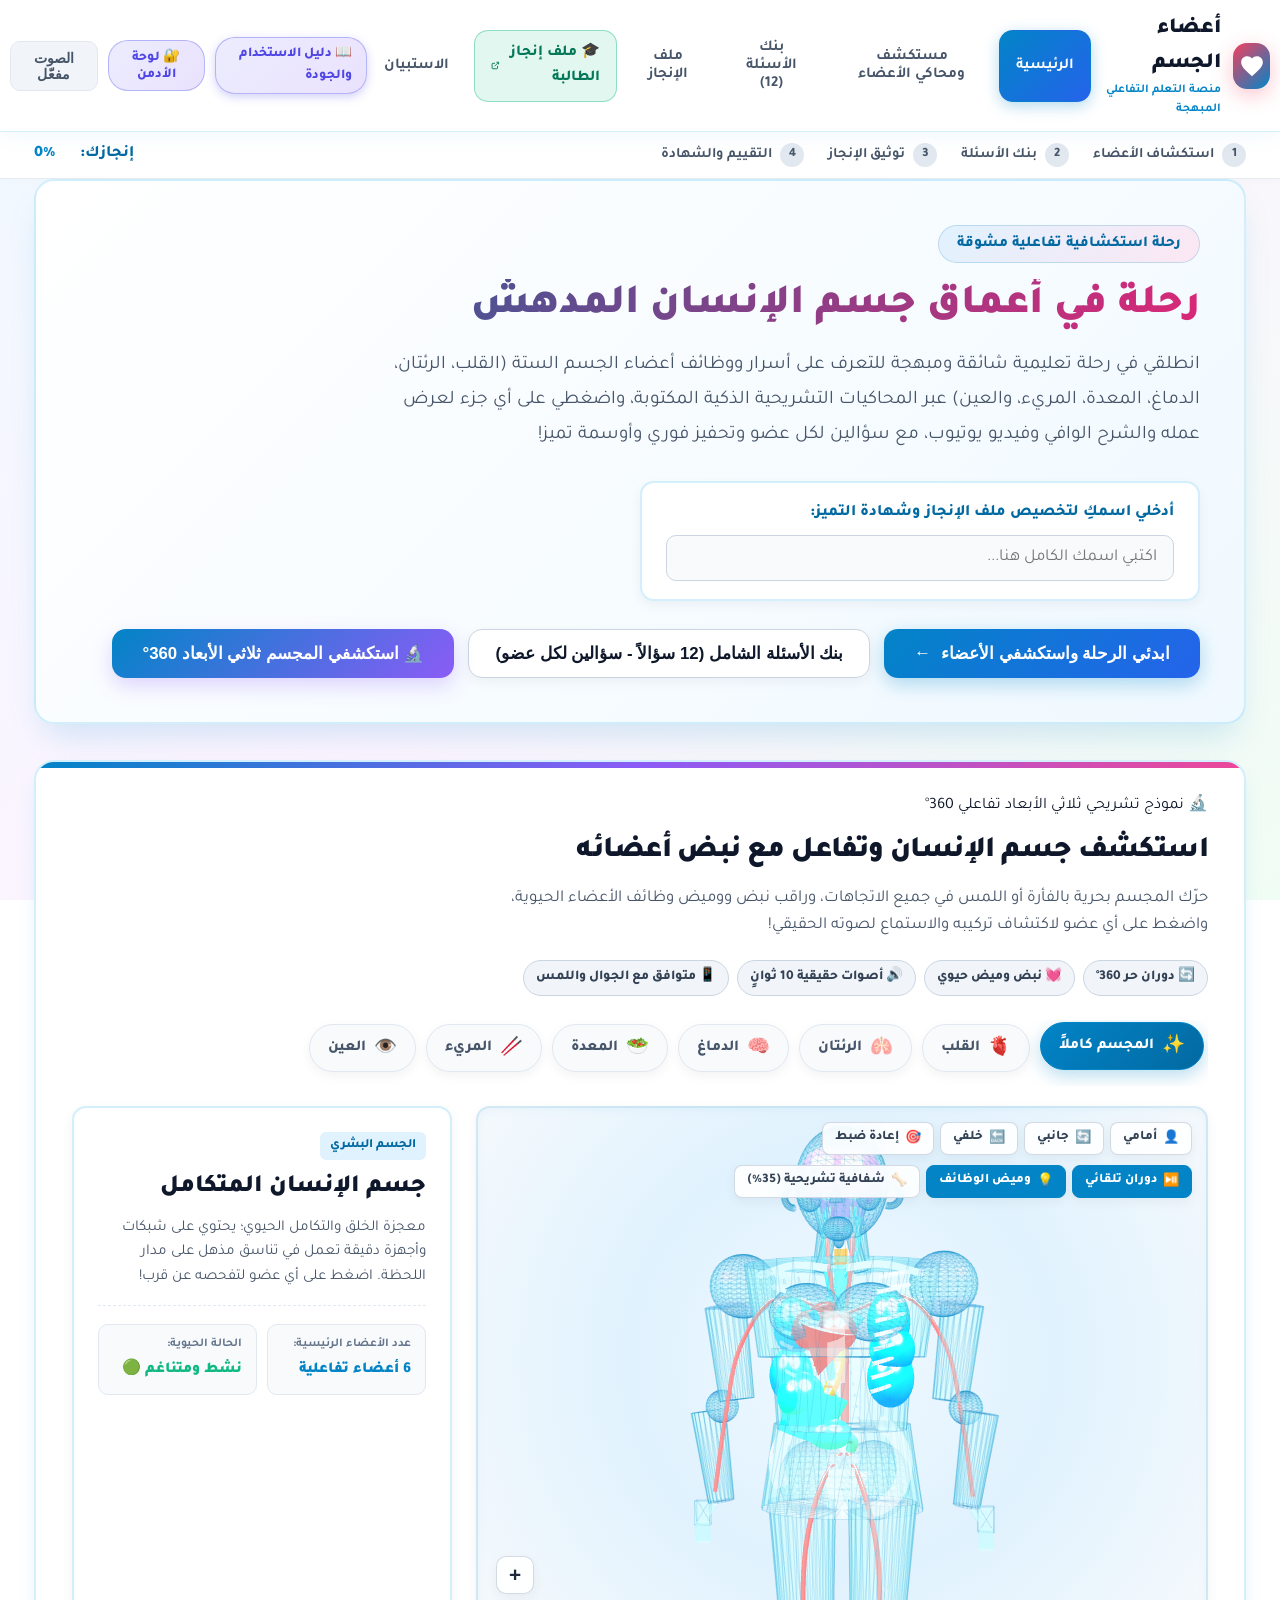
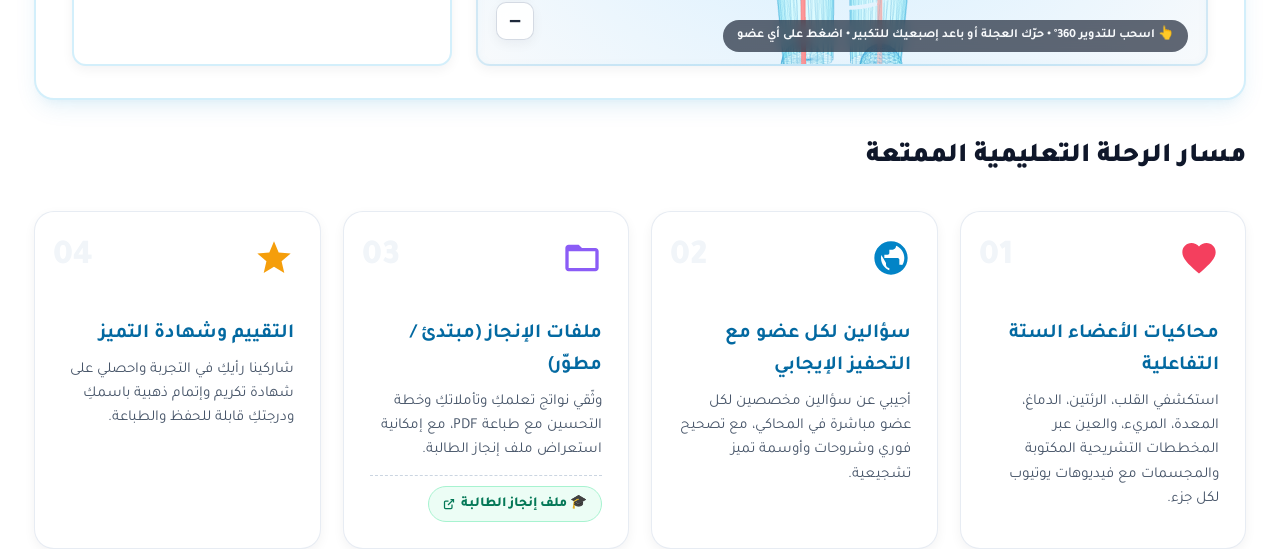
==== index.html @ e6fd7735 "حل مشكلة Error 153 وتشغيل الفيديوهات داخل الموقع بتضمين 34 فيديو موثوق وسياسة strict-origin" ====
<!DOCTYPE html>
<html lang="ar" dir="rtl">
<head>
  <meta charset="UTF-8">
  <meta name="referrer" content="strict-origin-when-cross-origin">
  <meta name="viewport" content="width=device-width, initial-scale=1.0, maximum-scale=5.0, viewport-fit=cover">
  <meta name="theme-color" content="#0284c7">
  <meta name="mobile-web-app-capable" content="yes">
  <meta name="apple-mobile-web-app-capable" content="yes">
  <meta name="apple-mobile-web-app-status-bar-style" content="default">
  <meta name="description" content="أعضاء الجسم - منصة تعليمية تفاعلية مبهجة للجوال والكمبيوتر">
  <title>أعضاء الجسم | منصة تعليمية تفاعلية</title>
  <!-- Google Fonts: Tajawal & Cairo -->
  <link rel="preconnect" href="https://fonts.googleapis.com">
  <link rel="preconnect" href="https://fonts.gstatic.com" crossorigin>
  <link href="https://fonts.googleapis.com/css2?family=Cairo:wght@600;700;800;900&family=Tajawal:wght@400;500;700;800;900&display=swap" rel="stylesheet">
    <meta http-equiv="Cache-Control" content="no-cache, no-store, must-revalidate">
  <meta http-equiv="Pragma" content="no-cache">
  <meta http-equiv="Expires" content="0">
  <link rel="stylesheet" href="style.css?v=20261105_v11">
</head>
<body dir="rtl">

  <!-- Site Header (Strict RTL) -->
  <header class="site-header">
    <div class="container nav-container">
      <a href="#" class="brand-logo" onclick="switchTab('home'); return false;">
        <div class="brand-icon">
          <svg width="26" height="26" viewBox="0 0 24 24" fill="#ffffff"><path d="M12 21.35l-1.45-1.32C5.4 15.36 2 12.28 2 8.5 2 5.42 4.42 3 7.5 3c1.74 0 3.41.81 4.5 2.09C13.09 3.81 14.76 3 16.5 3 19.58 3 22 5.42 22 8.5c0 3.78-3.4 6.86-8.55 11.54L12 21.35z"/></svg>
        </div>
        <div>
          <span>أعضاء الجسم</span>
          <span style="font-size:0.75rem;display:block;color:var(--primary);font-weight:700;">منصة التعلم التفاعلي المبهجة</span>
        </div>
      </a>

      <nav class="main-nav">
        <button class="nav-btn active" data-tab="home"><span>الرئيسية</span></button>
        <button class="nav-btn" data-tab="organs"><span>مستكشف ومحاكي الأعضاء</span></button>
        <button class="nav-btn" data-tab="quiz"><span>بنك الأسئلة (12)</span></button>
        <button class="nav-btn" data-tab="portfolio"><span>ملف الإنجاز</span></button>
        <a href="https://sites.google.com/view/wesaif-990?usp=sharing" target="_blank" rel="noopener noreferrer" class="nav-btn student-nav-btn" style="text-decoration:none;color:#047857;background:rgba(16, 185, 129, 0.12);border:1.5px solid rgba(16, 185, 129, 0.4);font-weight:800;display:inline-flex;align-items:center;gap:6px;transition:all 0.2s;" title="ملف إنجاز الطالبة">
          <span>🎓 ملف إنجاز الطالبة</span>
          <svg width="13" height="13" viewBox="0 0 24 24" fill="none" stroke="currentColor" stroke-width="2.5"><path d="M18 13v6a2 2 0 0 1-2 2H5a2 2 0 0 1-2-2V8a2 2 0 0 1 2-2h6"></path><polyline points="15 3 21 3 21 9"></polyline><line x1="10" y1="14" x2="21" y2="3"></line></svg>
        </a>
        <button class="nav-btn" data-tab="survey"><span>الاستبيان</span></button>
      </nav>

      <div class="header-controls">
        <a href="guide.html" target="_blank" class="admin-nav-btn" style="text-decoration:none;background:linear-gradient(135deg, #0ea5e9, #4f46e5);color:white;box-shadow:0 3px 10px rgba(79,70,229,0.25);display:inline-flex;align-items:center;gap:6px;" title="دليل الاستخدام الشامل ومصفوفة جودة المخرجات">
          <span>📖 دليل الاستخدام والجودة</span>
        </a>
        <button id="open-admin-btn" class="admin-nav-btn" onclick="openAdminModal()" title="لوحة تحكم المعلم / الأدمن">
          <span>🔐 لوحة الأدمن</span>
        </button>
        <button id="sound-toggle-btn" class="sound-toggle-btn" title="تشغيل / كتم الصوت">
          <span>الصوت مفعّل</span>
        </button>
      </div>
    </div>
  </header>

  <!-- Journey Tracker Bar (Strict RTL) -->
  <div class="journey-tracker">
    <div class="container tracker-content">
      <div class="tracker-steps">
        <div class="step-indicator" id="step-indicator-organs">
          <span class="step-badge">1</span>
          <span>استكشاف الأعضاء</span>
        </div>
        <div class="step-indicator" id="step-indicator-quiz">
          <span class="step-badge">2</span>
          <span>بنك الأسئلة</span>
        </div>
        <div class="step-indicator" id="step-indicator-portfolio">
          <span class="step-badge">3</span>
          <span>توثيق الإنجاز</span>
        </div>
        <div class="step-indicator" id="step-indicator-survey">
          <span class="step-badge">4</span>
          <span>التقييم والشهادة</span>
        </div>
      </div>

      <div style="display:flex;align-items:center;gap:12px;">
        <span style="font-weight:800;color:var(--primary-dark);">إنجازك:</span>
        <div class="progress-bar-container">
          <div class="progress-bar-fill" id="journey-progress-bar"></div>
        </div>
        <span id="journey-progress-percent" style="font-weight:900;color:var(--primary);">10%</span>
      </div>
    </div>
  </div>

  <!-- Main Content Container (Strict RTL) -->
  <main class="container">

    <!-- 1. Home Tab -->
    <section id="tab-home" class="app-tab-content active">
      <div class="hero-card">
        <span class="hero-tag">رحلة استكشافية تفاعلية مشوقة</span>
        <h1 class="hero-title">رحلة في أعماق جسم الإنسان المدهش</h1>
        <p class="hero-description">
          انطلقي في رحلة تعليمية شائقة ومبهجة للتعرف على أسرار ووظائف أعضاء الجسم الستة (القلب، الرئتان، الدماغ، المعدة، المريء، والعين) عبر المحاكيات التشريحية الذكية المكتوبة، واضغطي على أي جزء لعرض عمله والشرح الوافي وفيديو يوتيوب، مع سؤالين لكل عضو وتحفيز فوري وأوسمة تميز!
        </p>

        <!-- Global Student Identity -->
        <div style="background:#ffffff;border:2px solid var(--border);border-radius:var(--radius-md);padding:18px 24px;margin-bottom:28px;max-width:560px;box-shadow:var(--shadow-sm);">
          <label for="global-student-name" style="display:block;font-weight:800;margin-bottom:8px;color:var(--primary-dark);">
            أدخلي اسمكِ لتخصيص ملف الإنجاز وشهادة التميز:
          </label>
          <input type="text" id="global-student-name" placeholder="اكتبي اسمك الكامل هنا..." style="width:100%;padding:12px 16px;background:#f8fafc;border:1.5px solid #cbd5e1;border-radius:10px;color:#0f172a;font-family:inherit;font-size:1.05rem;outline:none;">
        </div>

        <div class="hero-actions" style="display:flex;gap:14px;flex-wrap:wrap;">
          <button class="btn-primary" onclick="switchTab('organs')">
            <span>ابدئي الرحلة واستكشفي الأعضاء</span> <span>←</span>
          </button>
          <button class="btn-secondary" onclick="switchTab('quiz')">
            <span>بنك الأسئلة الشامل (12 سؤالاً - سؤالين لكل عضو)</span>
          </button>
          <button class="btn-primary" onclick="document.getElementById('body-3d-section').scrollIntoView({behavior: 'smooth'})" style="background:linear-gradient(135deg, #0284c7, #8b5cf6);box-shadow:0 8px 20px rgba(139, 92, 246, 0.25);">
            <span>🔬 استكشفي المجسم ثلاثي الأبعاد 360°</span>
          </button>
        </div>
      </div>

      <!-- 3D Anatomical Human Body Explorer Section -->
      <section class="body-3d-showcase-section" id="body-3d-section">
        <div class="body-3d-header">
          <div class="body-3d-header-text">
            <div class="section-badge">
              <span>🔬</span> <span>نموذج تشريحي ثلاثي الأبعاد تفاعلي 360°</span>
            </div>
            <h2 class="body-3d-title">استكشف جسم الإنسان وتفاعل مع نبض أعضائه</h2>
            <p class="body-3d-subtitle">
              حرّك المجسم بحرية بالفأرة أو اللمس في جميع الاتجاهات، وراقب نبض ووميض وظائف الأعضاء الحيوية، واضغط على أي عضو لاكتشاف تركيبه والاستماع لصوته الحقيقي!
            </p>
          </div>
          <div class="body-3d-quick-badges">
            <span class="badge-pill">🔄 دوران حر 360°</span>
            <span class="badge-pill">💓 نبض وميض حيوي</span>
            <span class="badge-pill">🔊 أصوات حقيقية 10 ثوانٍ</span>
            <span class="badge-pill">📱 متوافق مع الجوال واللمس</span>
          </div>
        </div>

        <!-- Organ Quick Selection Tabs -->
        <div class="body-3d-organs-bar" id="body-3d-organ-pills">
          <button class="organ-3d-pill active" data-organ="all">
            <span class="pill-icon">✨</span> <span>المجسم كاملاً</span>
          </button>
          <button class="organ-3d-pill" data-organ="heart">
            <span class="pill-icon">🫀</span> <span>القلب</span>
          </button>
          <button class="organ-3d-pill" data-organ="lungs">
            <span class="pill-icon">🫁</span> <span>الرئتان</span>
          </button>
          <button class="organ-3d-pill" data-organ="brain">
            <span class="pill-icon">🧠</span> <span>الدماغ</span>
          </button>
          <button class="organ-3d-pill" data-organ="stomach">
            <span class="pill-icon">🥗</span> <span>المعدة</span>
          </button>
          <button class="organ-3d-pill" data-organ="esophagus">
            <span class="pill-icon">🥢</span> <span>المريء</span>
          </button>
          <button class="organ-3d-pill" data-organ="eye">
            <span class="pill-icon">👁️</span> <span>العين</span>
          </button>
        </div>

        <!-- 3D Viewport & Interactive Stage Layout -->
        <div class="body-3d-workspace">
          <!-- 3D Canvas Stage -->
          <div class="body-3d-stage-container" id="body-3d-canvas-wrapper">
            <div id="body-3d-webgl-container"></div>
            
            <!-- Floating Hover Tooltip -->
            <div id="body-3d-tooltip" class="body-3d-tooltip" style="display:none;">
              <span class="tooltip-icon" id="b3d-tooltip-icon">🫀</span>
              <div>
                <strong id="b3d-tooltip-name">القلب</strong>
                <small id="b3d-tooltip-desc">انقر لاستكشاف الوظيفة والاستماع للصوت</small>
              </div>
            </div>

            <!-- Stage Overlay Controls -->
            <div class="body-3d-stage-controls">
              <!-- Camera Presets -->
              <div class="stage-control-group">
                <button class="stage-btn" id="b3d-btn-front" title="منظور أمامي">
                  <span>👤</span> <span>أمامي</span>
                </button>
                <button class="stage-btn" id="b3d-btn-side" title="منظور جانبي">
                  <span>🔄</span> <span>جانبي</span>
                </button>
                <button class="stage-btn" id="b3d-btn-back" title="منظور خلفي">
                  <span>🔙</span> <span>خلفي</span>
                </button>
                <button class="stage-btn" id="b3d-btn-reset" title="إعادة ضبط المشهد">
                  <span>🎯</span> <span>إعادة ضبط</span>
                </button>
              </div>

              <!-- Toggles -->
              <div class="stage-control-group">
                <button class="stage-btn active" id="b3d-btn-autorotate" title="تشغيل / إيقاف الدوران التلقائي">
                  <span>⏯️</span> <span>دوران تلقائي</span>
                </button>
                <button class="stage-btn active" id="b3d-btn-pulse" title="وميض ونبض الوظائف الحيوية">
                  <span>💡</span> <span>وميض الوظائف</span>
                </button>
                <button class="stage-btn" id="b3d-btn-opacity" title="تغيير شفافية هيكل الجسم">
                  <span>🦴</span> <span id="b3d-opacity-label">شفافية تشريحية (35%)</span>
                </button>
              </div>
            </div>

            <!-- Zoom In / Zoom Out floating buttons -->
            <div class="body-3d-zoom-controls">
              <button class="zoom-btn" id="b3d-zoom-in" title="تكبير">+</button>
              <button class="zoom-btn" id="b3d-zoom-out" title="تصغير">−</button>
            </div>

            <!-- Touch / Mouse Help Hint -->
            <div class="body-3d-hint">
              <span>👆 اسحب للتدوير 360° • حرّك العجلة أو باعد إصبعيك للتكبير • اضغط على أي عضو</span>
            </div>
          </div>

          <!-- Side Interactive Organ Details Panel -->
          <div class="body-3d-info-panel" id="body-3d-info-panel">
            <div class="info-panel-inner" id="body-3d-info-content">
              <div class="organ-hero-banner" id="b3d-organ-banner">
                <span class="organ-system-tag" id="b3d-panel-tag">الجسم البشري</span>
                <h3 class="organ-hero-name" id="b3d-panel-name">جسم الإنسان المتكامل</h3>
                <p class="organ-hero-desc" id="b3d-panel-desc">
                  معجزة الخلق والتكامل الحيوي؛ يحتوي على شبكات وأجهزة دقيقة تعمل في تناسق مذهل على مدار اللحظة. اضغط على أي عضو لتفحصه عن قرب!
                </p>
              </div>

              <div class="organ-vital-metrics" id="b3d-panel-metrics">
                <div class="vital-card">
                  <span class="vital-label">عدد الأعضاء الرئيسية:</span>
                  <strong class="vital-value" style="color:var(--primary);">6 أعضاء تفاعلية</strong>
                </div>
                <div class="vital-card">
                  <span class="vital-label">الحالة الحيوية:</span>
                  <strong class="vital-value" style="color:#10b981;">نشط ومتناغم 🟢</strong>
                </div>
              </div>

              <!-- Interactive Actions for selected organ -->
              <div class="panel-action-buttons" id="b3d-panel-actions">
                <button class="btn-secondary b3d-sound-btn" id="b3d-play-audio-btn" style="display:none;">
                  <span>🔊</span> <span id="b3d-audio-label">استمع لصوت العضو (10 ثوانٍ)</span>
                </button>
                <button class="btn-primary b3d-explore-btn" id="b3d-deep-explore-btn" style="display:none;">
                  <span>🚀</span> <span>انتقل لدراسة العضو في المستكشف التفصيلي</span>
                </button>
              </div>

              <!-- Organ Quick Fact -->
              <div class="funfact-callout" id="b3d-funfact-box" style="display:none;">
                <div class="funfact-header">
                  <span>💡</span> <strong>معلومة ذهبية مدهشة:</strong>
                </div>
                <p id="b3d-funfact-text"></p>
              </div>
            </div>
          </div>
        </div>
      </section>

      <!-- Roadmap Grid -->
      <h2 style="font-size:1.7rem;font-weight:900;margin-bottom:18px;color:var(--text-main);">مسار الرحلة التعليمية الممتعة</h2>
      <div class="roadmap-grid">
        <div class="roadmap-card" data-target="organs">
          <span class="roadmap-number">01</span>
          <div class="roadmap-icon" style="color:#f43f5e;">
            <svg width="40" height="40" viewBox="0 0 24 24" fill="currentColor"><path d="M12 21.35l-1.45-1.32C5.4 15.36 2 12.28 2 8.5 2 5.42 4.42 3 7.5 3c1.74 0 3.41.81 4.5 2.09C13.09 3.81 14.76 3 16.5 3 19.58 3 22 5.42 22 8.5c0 3.78-3.4 6.86-8.55 11.54L12 21.35z"/></svg>
          </div>
          <h3>محاكيات الأعضاء الستة التفاعلية</h3>
          <p>استكشفي القلب، الرئتين، الدماغ، المعدة، المريء، والعين عبر المخططات التشريحية المكتوبة والمجسمات مع فيديوهات يوتيوب لكل جزء.</p>
        </div>

        <div class="roadmap-card" data-target="organs">
          <span class="roadmap-number">02</span>
          <div class="roadmap-icon" style="color:#0284c7;">
            <svg width="40" height="40" viewBox="0 0 24 24" fill="currentColor"><path d="M12 2C6.48 2 2 6.48 2 12s4.48 10 10 10 10-4.48 10-10S17.52 2 12 2zm1 17.93c-3.95-.49-7-3.85-7-7.93 0-.62.08-1.21.21-1.79L9 15v1c0 1.1.9 2 2 2v1.93zm6.9-2.54c-.26-.81-1-1.39-1.9-1.39h-1v-3c0-.55-.45-1-1-1H8v-2h2c.55 0 1-.45 1-1V7h2c1.1 0 2-.9 2-2v-.41c2.93 1.19 5 4.06 5 7.41 0 2.08-.8 3.97-2.1 5.39z"/></svg>
          </div>
          <h3>سؤالين لكل عضو مع التحفيز الإيجابي</h3>
          <p>أجيبي عن سؤالين مخصصين لكل عضو مباشرة في المحاكي، مع تصحيح فوري وشروحات وأوسمة تميز تشجيعية.</p>
        </div>

        <div class="roadmap-card" data-target="portfolio">
          <span class="roadmap-number">03</span>
          <div class="roadmap-icon" style="color:#8b5cf6;">
            <svg width="40" height="40" viewBox="0 0 24 24" fill="currentColor"><path d="M20 6h-8l-2-2H4c-1.1 0-1.99.9-1.99 2L2 18c0 1.1.9 2 2 2h16c1.1 0 2-.9 2-2V8c0-1.1-.9-2-2-2zm0 12H4V8h16v10z"/></svg>
          </div>
          <h3>ملفات الإنجاز (مبتدئ / مطوّر)</h3>
          <p>وثّقي نواتج تعلمكِ وتأملاتكِ وخطة التحسين مع طباعة PDF، مع إمكانية استعراض ملف إنجاز الطالبة.</p>
          <div style="margin-top:12px;padding-top:10px;border-top:1px dashed #cbd5e1;">
            <a href="https://sites.google.com/view/wesaif-990?usp=sharing" target="_blank" rel="noopener noreferrer" style="text-decoration:none;display:inline-flex;align-items:center;gap:6px;font-size:0.86rem;font-weight:800;color:#047857;background:#ecfdf5;padding:6px 14px;border-radius:20px;border:1px solid #a7f3d0;" onclick="event.stopPropagation();">
              <span>🎓 ملف إنجاز الطالبة</span>
              <svg width="12" height="12" viewBox="0 0 24 24" fill="none" stroke="currentColor" stroke-width="2.5"><path d="M18 13v6a2 2 0 0 1-2 2H5a2 2 0 0 1-2-2V8a2 2 0 0 1 2-2h6"></path><polyline points="15 3 21 3 21 9"></polyline><line x1="10" y1="14" x2="21" y2="3"></line></svg>
            </a>
          </div>
        </div>

        <div class="roadmap-card" data-target="survey">
          <span class="roadmap-number">04</span>
          <div class="roadmap-icon" style="color:#f59e0b;">
            <svg width="40" height="40" viewBox="0 0 24 24" fill="currentColor"><path d="M12 17.27L18.18 21l-1.64-7.03L22 9.24l-7.19-.61L12 2 9.19 8.63 2 9.24l5.46 4.73L5.82 21z"/></svg>
          </div>
          <h3>التقييم وشهادة التميز</h3>
          <p>شاركينا رأيكِ في التجربة واحصلي على شهادة تكريم وإتمام ذهبية باسمكِ ودرجتكِ قابلة للحفظ والطباعة.</p>
        </div>
      </div>
    </section>

    <!-- 2. Organ Explorer Tab -->
    <section id="tab-organs" class="app-tab-content">
      <div style="margin-bottom:20px;display:flex;justify-content:space-between;align-items:center;flex-wrap:wrap;gap:12px;">
        <div>
          <h2 style="font-size:1.85rem;font-weight:900;color:var(--text-main);">مستكشف ومحاكي الأعضاء التفاعلي</h2>
          <p style="color:var(--text-muted);">انقري على أي جزء في المخطط أو المجسم للتعرف على عمله وشرحه الوافي وفيديو الشرح التعليمي:</p>
        </div>
      </div>

      <!-- Organ Tabs -->
      <div class="explorer-tabs-container" id="organ-tabs-container"></div>

      <!-- Organ Viewer & Scientific Details Split -->
      <div class="organ-view-wrapper">
        <!-- Interactive Viewer Pane -->
        <div class="viewer-pane">
          <div class="viewer-header">
            <span style="font-size:0.95rem;font-weight:800;color:var(--primary-dark);">المحاكي التشريحي الذكي</span>
            <div class="viewer-toggle">
              <button id="view-opt-labeled" class="toggle-opt-btn active" title="عرض المخطط التوضيحي مع كتابة أسماء الأجزاء ومواقعها">🏷️ المخطط المكتوب</button>
              <button id="view-opt-3d" class="toggle-opt-btn" title="عرض المجسم ثلاثي الأبعاد مع بطاقات الأجزاء الطافية والتفاعل الحركي">🔬 المجسم ثلاثي الأبعاد</button>
              <button id="view-opt-parts" class="toggle-opt-btn" title="استعراض قائمة كامل أجزاء هذا العضو وشروحاتها">📋 دليل الأجزاء (فهرس)</button>
            </div>
          </div>
          
          <div class="viewer-content-frame" id="viewer-frame-container">
            <!-- Dynamic Simulator Rendered Here -->
          </div>

          <!-- Instant Floating Function Toast inside Viewer -->
          <div id="viewer-live-toast-container" class="viewer-live-toast-wrap"></div>

          <div class="viewer-footer-bar">
            <span>💡 <strong>نصيحة تفاعلية:</strong> انقري على أي اسم أو نقطة ملونة لمعرفة وظيفة الجزء بدقة ومشاهدة فيديو يوتيوب المخصص له!</span>
          </div>
        </div>

        <!-- Scientific Info Pane -->
        <div class="organ-info-pane">
          <div>
            <div class="organ-info-header">
              <span class="organ-tag" id="organ-info-tag">الجهاز الدوراني</span>
              <h3 class="organ-name" id="organ-info-name">القلب</h3>
              <p class="organ-summary" id="organ-info-summary"></p>
            </div>

            <!-- INSTANT ACTIVE PART FUNCTION DISPLAY (Appears immediately on part click) -->
            <div id="active-part-card" class="active-part-card">
              <div class="active-part-header">
                <span class="active-part-num-badge" id="active-part-num">#1</span>
                <div style="flex:1;">
                  <h4 id="active-part-name" class="active-part-title">الشريان الأورطي (الأبهر)</h4>
                  <span id="active-part-en" class="active-part-subtitle">Aorta</span>
                </div>
                <button id="active-part-modal-btn" class="btn-subtle-pill" title="فتح الشرح في نافذة مكبرة">🔍 مكبر</button>
              </div>

              <!-- Function & Mechanism (Prominent) -->
              <div class="active-part-function-box">
                <div class="active-box-heading">
                  <span>⚙️</span> <strong>وظيفة وعمل هذا الجزء في الجسم:</strong>
                </div>
                <p id="active-part-function-text" class="active-function-text"></p>
              </div>

              <!-- Anatomy & Structure -->
              <div class="active-part-anatomy-box">
                <div class="active-box-heading">
                  <span>🔬</span> <strong>التشريح والموقع الدقيق:</strong>
                </div>
                <p id="active-part-anatomy-text" class="active-anatomy-text"></p>
              </div>

              <!-- Clinical Importance -->
              <div class="active-part-clinical-box">
                <div class="active-box-heading">
                  <span>💡</span> <strong>الأهمية وما يحدث عند تعطل وظائفه:</strong>
                </div>
                <p id="active-part-clinical-text" class="active-clinical-text"></p>
              </div>

              <!-- Inline YouTube Player -->
              <div class="active-part-youtube-wrap">
                <div class="active-box-heading" style="justify-content:space-between;">
                  <div style="display:flex;align-items:center;gap:6px;">
                    <span>🎥</span> <strong id="active-part-yt-title">فيديو يوتيوب التعليمي:</strong>
                  </div>
                  <button id="toggle-part-yt-btn" class="btn-yt-toggle">▶️ تشغيل الفيديو</button>
                </div>
                <div id="active-part-yt-player" class="active-yt-player-container" style="display:none;"></div>
              </div>
            </div>

            <div class="info-cards-stack">
              <div class="mini-info-box">
                <h4>الموقع في الجسم:</h4>
                <p id="organ-info-location"></p>
              </div>

              <div class="mini-info-box">
                <h4>الوظيفة الأساسية:</h4>
                <p id="organ-info-function"></p>
              </div>

              <div class="mini-info-box" style="border-right-color:#ec4899;">
                <h4 style="color:#db2777;">هل تعلمين؟</h4>
                <p id="organ-info-funfact"></p>
              </div>
            </div>
          </div>

          <div>
            <button id="organ-sound-btn" class="btn-secondary" style="width:100%;margin-bottom:12px;justify-content:center;">
              <span>استمع للمؤثر الحيوي</span>
            </button>

            <button id="mark-organ-complete-btn" class="organ-complete-btn">
              <span>تأكيد استكشاف هذا العضو</span>
            </button>
          </div>
        </div>
      </div>

      <!-- Quick Parts Strip -->
      <div class="parts-quick-strip-container">
        <div class="parts-strip-title">
          <span>⚡ وصول سريع لأجزاء <strong id="quick-parts-organ-name">القلب</strong> (انقري على أي جزء للشرح وفيديو يوتيوب):</span>
        </div>
        <div class="parts-pills-wrap" id="organ-parts-pills">
          <!-- Dynamic Parts Pills -->
        </div>
      </div>

      <!-- DEDICATED ORGAN QUESTIONS (2 Questions with Motivational Feedback) -->
      <div class="organ-quick-quiz-section">
        <div class="organ-quick-quiz-header">
          <div>
            <h3 id="organ-quick-quiz-title">🎯 تحدي المعرفة: سؤالين عن هذا العضو</h3>
            <span style="color:#059669;font-weight:800;font-size:0.95rem;">تصحيح فوري مع التحفيز الإيجابي وأوسمة التميز 🌟</span>
          </div>
          <div id="organ-trophy-display" class="organ-trophy-display" style="display:none;">
            <span class="trophy-icon">🏆</span>
            <span class="trophy-text">وسام الإتقان التام لهذا العضو!</span>
          </div>
        </div>
        <div class="organ-questions-grid" id="organ-questions-list">
          <!-- Rendered dynamically for active organ (2 questions) -->
        </div>

        <!-- Add Question & Custom Questions Action Bar -->
        <div class="organ-quiz-actions-bar">
          <button class="btn-primary" onclick="openAddQuestionModal(state.currentOrgan)" style="padding:9px 18px;font-size:0.9rem;display:inline-flex;align-items:center;gap:6px;background:linear-gradient(135deg, #0284c7, #2563eb);">
            <span>➕ إضافة سؤال جديد لهذا العضو</span>
          </button>
          <button class="btn-secondary" onclick="resetOrganCustomQuestions(state.currentOrgan)" style="padding:9px 16px;font-size:0.85rem;" title="استعادة الأسئلة الافتراضية للعضو">
            <span>🔄 استعادة الأسئلة الافتراضية</span>
          </button>
        </div>
      </div>
    </section>

    <!-- 3. Quiz Tab -->
    <section id="tab-quiz" class="app-tab-content">
      <div class="quiz-container">
        
        <!-- Quiz View Mode Toggle & Add Question -->
        <div class="quiz-top-action-bar">
          <div class="quiz-view-mode-bar">
            <button id="quiz-mode-single-btn" class="btn-toggle-quiz active" onclick="setQuizDisplayMode('single')">
              🎯 عرض سؤال بسؤال (تفاعلي)
            </button>
            <button id="quiz-mode-all-btn" class="btn-toggle-quiz" onclick="setQuizDisplayMode('all')">
              📋 عرض جميع الأسئلة (12 سؤالاً معاً)
            </button>
          </div>
          <button class="btn-primary" onclick="openAddQuestionModal()" style="padding:7px 16px;font-size:0.85rem;background:linear-gradient(135deg, #0284c7, #2563eb);">
            <span>➕ إضافة سؤال جديد لبنك الأسئلة</span>
          </button>
        </div>

        <!-- 12-Question Jump Navigation Bar -->
        <div class="quiz-question-pills-bar" id="quiz-question-pills-bar">
          <!-- Rendered dynamically: 12 clickable interactive bubbles -->
        </div>

        <!-- Mode 1: Active Single Question View -->
        <div id="quiz-active-view">
          <div class="quiz-header-bar">
            <div style="display:flex;gap:18px;align-items:center;">
              <span class="quiz-badge" id="quiz-q-num">سؤال 1 من 12</span>
              <span class="quiz-score-tracker">الدرجة الحالية: <span id="quiz-score-val">0 / 12</span></span>
            </div>
            <div style="color:var(--text-muted);font-size:0.88rem;font-weight:700;">
              انقري على أي رقم في الشريط أعلاه للانتقال المباشر لأي سؤال
            </div>
          </div>

          <div style="margin-bottom:26px;">
            <h3 class="question-text" id="quiz-question-title">ما الدور الحيوي الرئيسي للشريان الأورطي؟</h3>
            <div class="options-grid" id="quiz-options-container"></div>
          </div>

          <div class="quiz-feedback-box" id="quiz-feedback"></div>

          <div class="quiz-nav-actions">
            <button id="quiz-prev-btn" class="btn-secondary" onclick="quizPrevQuestion()">→ السؤال السابق</button>
            <button id="quiz-next-btn" class="btn-primary" onclick="quizNextQuestion()">السؤال التالي ←</button>
          </div>
        </div>

        <!-- Mode 2: Full List of All 12 Questions (All in One Page) -->
        <div id="quiz-all-questions-view" style="display:none;">
          <div class="quiz-all-intro">
            <h4>📋 بنك الأسئلة الشامل لجميع أعضاء الجسم الـ 6 (12 سؤالاً)</h4>
            <p>يمكنكِ هنا استعراض جميع الأسئلة والإجابة عليها مع التحفيز والتصحيح الفوري لكل سؤال:</p>
          </div>
          <div id="quiz-all-questions-list" class="quiz-all-list-container">
            <!-- Rendered dynamically -->
          </div>
        </div>

        <!-- Quiz Finished View -->
        <div id="quiz-finish-view" style="display:none;text-align:center;padding:40px 20px;">
          <div style="font-size:4.5rem;display:inline-block;margin-bottom:16px;">🏆</div>
          <h2 style="font-size:2.2rem;color:var(--text-main);margin-bottom:12px;font-weight:900;">تهانينا! أنهيتِ بنك الأسئلة بنجاح</h2>
          <div style="font-size:1.8rem;font-weight:900;color:#d97706;margin-bottom:16px;" id="quiz-final-score">
            18 / 18
          </div>
          <p id="quiz-final-message" style="font-size:1.15rem;color:var(--text-muted);max-width:650px;margin:0 auto 30px;line-height:1.7;">
            أداء استثنائي رائع! لقد أتقنت جميع وظائف الأعضاء بنجاح وتميز.
          </p>

          <div style="display:flex;gap:14px;justify-content:center;flex-wrap:wrap;">
            <button class="btn-primary" onclick="switchTab('portfolio')">
              <span>الانتقال لتوثيق ملف الإنجاز</span> <span>←</span>
            </button>
            <button class="btn-secondary" id="quiz-restart-btn">
              <span>إعادة الاختبار</span>
            </button>
            <button class="btn-accent" onclick="showCertificate()">
              <span>عرض شهادة التكريم</span>
            </button>
          </div>
        </div>

      </div>
    </section>

    <!-- 4. Portfolio Tab -->
    <section id="tab-portfolio" class="app-tab-content">
      <div style="margin-bottom:22px;">
        <h2 style="font-size:1.85rem;font-weight:900;color:var(--text-main);">ملف الإنجاز الرقمي</h2>
        <p style="color:var(--text-muted);">اختاري المستوى المناسب لتوثيق رحلتك التعليمية وتصديرها بصيغة PDF:</p>
      </div>

      <div class="portfolio-tabs">
        <button id="p-tab-beginner" class="portfolio-tab-btn active">ملف الإنجاز المبتدئ</button>
        <button id="p-tab-advanced" class="portfolio-tab-btn">ملف الإنجاز المطوّر</button>
        <a href="https://sites.google.com/view/wesaif-990?usp=sharing" target="_blank" rel="noopener noreferrer" class="portfolio-tab-btn student-portfolio-btn" style="text-decoration:none;display:inline-flex;align-items:center;justify-content:center;gap:10px;background:linear-gradient(135deg, #10b981, #059669);color:#ffffff;border:1.5px solid #059669;box-shadow:0 6px 18px rgba(16, 185, 129, 0.28);transition:all 0.2s;" title="فتح ملف إنجاز الطالبة">
          <span style="font-size:1.25rem;">🎓</span>
          <span>ملف إنجاز الطالبة</span>
          <svg width="18" height="18" viewBox="0 0 24 24" fill="none" stroke="currentColor" stroke-width="2.2" stroke-linecap="round" stroke-linejoin="round"><path d="M18 13v6a2 2 0 0 1-2 2H5a2 2 0 0 1-2-2V8a2 2 0 0 1 2-2h6"></path><polyline points="15 3 21 3 21 9"></polyline><line x1="10" y1="14" x2="21" y2="3"></line></svg>
        </a>
      </div>

      <!-- Student Portfolio Banner Card -->
      <div class="student-portfolio-card" style="margin-bottom:24px;background:linear-gradient(135deg, #ecfdf5, #f0fdf4);border:2px solid #a7f3d0;border-radius:var(--radius-lg);padding:18px 24px;display:flex;align-items:center;justify-content:space-between;gap:16px;flex-wrap:wrap;box-shadow:0 4px 15px rgba(16, 185, 129, 0.12);">
        <div style="display:flex;align-items:center;gap:14px;">
          <div style="width:48px;height:48px;border-radius:12px;background:linear-gradient(135deg, #10b981, #047857);color:#ffffff;display:flex;align-items:center;justify-content:center;font-size:1.5rem;box-shadow:0 4px 12px rgba(16, 185, 129, 0.35);flex-shrink:0;">
            🎓
          </div>
          <div>
            <h3 style="font-size:1.2rem;font-weight:900;color:#065f46;margin-bottom:3px;">ملف إنجاز الطالبة</h3>
            <p style="font-size:0.92rem;color:#047857;margin:0;">تفضلي بالاطلاع على ملف إنجاز الطالبة مباشرة عبر موقع Google Sites المخصص:</p>
          </div>
        </div>
        <a href="https://sites.google.com/view/wesaif-990?usp=sharing" target="_blank" rel="noopener noreferrer" class="btn-primary" style="background:linear-gradient(135deg, #10b981, #059669);border-color:#059669;box-shadow:0 4px 14px rgba(16, 185, 129, 0.3);text-decoration:none;padding:10px 20px;display:inline-flex;align-items:center;gap:8px;font-size:0.95rem;">
          <span>زيارة ملف الإنجاز</span>
          <svg width="16" height="16" viewBox="0 0 24 24" fill="none" stroke="currentColor" stroke-width="2.2"><path d="M18 13v6a2 2 0 0 1-2 2H5a2 2 0 0 1-2-2V8a2 2 0 0 1 2-2h6"></path><polyline points="15 3 21 3 21 9"></polyline><line x1="10" y1="14" x2="21" y2="3"></line></svg>
        </a>
      </div>

      <!-- Beginner Form -->
      <div id="form-portfolio-beginner" class="portfolio-form">
        <h3 style="color:var(--primary-dark);margin-bottom:18px;font-size:1.3rem;font-weight:900;">توثيق المستوى المبتدئ</h3>
        
        <div class="form-group">
          <label for="pb-organ">أي عضو استكشفتِ؟</label>
          <select id="pb-organ"></select>
        </div>

        <div class="form-group">
          <label for="pb-learned">ما المعلومة التي تعلمتها عن هذا العضو؟</label>
          <textarea id="pb-learned" rows="3" placeholder="سجلي معلومة علمية جديدة اكتشفتها أثناء التجربة..."></textarea>
        </div>

        <div class="form-group">
          <label for="pb-evidence">أرفقي رابطًا للدليل أو اكتبي وصفًا لما أنجزته:</label>
          <textarea id="pb-evidence" rows="3" placeholder="اكتبي وصفاً للنشاط أو أرفقي رابط صورة/مستند دال على إنجازك..."></textarea>
        </div>

        <div class="form-group">
          <label for="pb-review">ما أكثر عضو تحتاجين إلى مراجعته؟ وما السؤال الذي ما زال لديك؟</label>
          <textarea id="pb-review" rows="3" placeholder="سجلي العضو الذي ترغبين في استكشافه أكثر وأي سؤال يدور في ذهنك..."></textarea>
        </div>

        <div class="form-actions" style="display:flex;gap:14px;margin-top:28px;flex-wrap:wrap;">
          <button id="pb-print-btn" class="btn-primary">
            <span>معاينة وطباعة ملف الإنجاز (PDF)</span>
          </button>
          <button class="btn-secondary" onclick="showCertificate()">
            <span>عرض شهادة التكريم</span>
          </button>
        </div>
      </div>

      <!-- Advanced Form -->
      <div id="form-portfolio-advanced" class="portfolio-form" style="display:none;">
        <h3 style="color:#4f46e5;margin-bottom:18px;font-size:1.3rem;font-weight:900;">توثيق المستوى المطوّر والتأمل الذاتي</h3>

        <div class="form-group">
          <label for="pa-organ">ما العضو أو السيناريو الذي وثّقت إنجازه؟</label>
          <select id="pa-organ"></select>
        </div>

        <div class="form-group">
          <label for="pa-mastered">ما الذي أتقنته؟ وما الجزء الذي واجهت فيه صعوبة؟</label>
          <textarea id="pa-mastered" rows="3" placeholder="صفي المهارات والمعلومات التي أتقنتها وما التحديات التي ظهرت أثناء الاستكشاف..."></textarea>
        </div>

        <div class="form-group">
          <label for="pa-next-steps">ما خطوتك القادمة للتحسين؟ وكيف ستتحققين من تقدمك؟</label>
          <textarea id="pa-next-steps" rows="3" placeholder="حددي خطة تطويرية إضافية وكيفية تقييم فهمك الذاتي..."></textarea>
        </div>

        <div class="form-group">
          <label for="pa-evidence">ما الدليل أو الناتج الذي أظهر تعلمك في هذا النشاط؟</label>
          <textarea id="pa-evidence" rows="3" placeholder="صفي نتاجك العملي أو أرفقي رابط دليل إنجازك..."></textarea>
        </div>

        <div class="form-group">
          <label for="pa-outcome">ما نتيجة النشاط؟ وما الذي تمكنت من إنجازه؟</label>
          <textarea id="pa-outcome" rows="3" placeholder="سجلي الخلاصة النهائية لنتائجك المعرفية والعملية..."></textarea>
        </div>

        <div class="form-actions" style="display:flex;gap:14px;margin-top:28px;flex-wrap:wrap;">
          <button id="pa-print-btn" class="btn-primary">
            <span>معاينة وطباعة ملف الإنجاز المطوّر (PDF)</span>
          </button>
          <button class="btn-secondary" onclick="showCertificate()">
            <span>عرض شهادة التكريم</span>
          </button>
        </div>
      </div>
    </section>

    <!-- 5. Survey Tab -->
    <section id="tab-survey" class="app-tab-content">
      <div class="portfolio-form">
        <h2 style="font-size:1.85rem;font-weight:900;color:var(--text-main);margin-bottom:10px;">استبيان تقييم الرحلة التعليمية</h2>
        <p style="color:var(--text-muted);margin-bottom:26px;">
          رأيك وملاحظاتكِ تسهم في تحسين وتطوير هذه التجربة التفاعلية باستمرار:
        </p>

        <div class="form-group">
          <label>1) ما مدى وضوح العرض والتجربة التفاعلية؟</label>
          <div class="rating-stars-container">
            <span class="rating-star selected" data-val="1">★</span>
            <span class="rating-star selected" data-val="2">★</span>
            <span class="rating-star selected" data-val="3">★</span>
            <span class="rating-star selected" data-val="4">★</span>
            <span class="rating-star selected" data-val="5">★</span>
          </div>
        </div>

        <div class="form-group">
          <label for="survey-help-needed">2) ما أكثر شيء احتجتِ فيه إلى مساعدة أو ترغبين في تطويره؟</label>
          <textarea id="survey-help-needed" rows="4" placeholder="اكتبي أي صعوبات واجهتك أو اقتراحات لتطوير النماذج والأسئلة..."></textarea>
        </div>

        <div id="survey-thank-msg" style="display:none;background:#ecfdf5;border:1.5px solid #10b981;color:#065f46;padding:16px 20px;border-radius:var(--radius-md);margin-bottom:20px;font-weight:800;">
          ✓ شكرًا جزيلاً لكِ على مشاركتنا تقييمك القيّم! تم تسجيل إجاباتك بنجاح.
        </div>

        <button id="submit-survey-btn" class="btn-primary">
          <span>إرسال التقييم</span>
        </button>
      </div>
    </section>

  </main>

  <!-- 1. PART DETAIL & YOUTUBE MODAL (Strict RTL) -->
  <div class="modal-overlay" id="part-detail-modal" dir="rtl">
    <div class="modal-card part-modal-card">
      <div class="modal-header">
        <div class="modal-title">
          <span class="part-modal-badge" id="part-modal-organ-badge">القلب</span>
          <div>
            <h3 id="part-modal-title" style="margin:0;font-size:1.45rem;color:var(--text-main);">اسم الجزء التشريحي</h3>
            <span id="part-modal-subtitle" style="font-size:0.85rem;color:var(--text-muted);font-weight:600;">English Anatomical Name</span>
          </div>
        </div>
        <button class="modal-close-btn" id="close-part-modal-btn">✕</button>
      </div>

      <div class="part-modal-body">
        <!-- Function & Mechanism Card -->
        <div class="part-info-section function-section">
          <div class="section-badge-title">
            <span class="icon">⚙️</span>
            <span>وظيفة وعمل هذا الجزء في الجسم:</span>
          </div>
          <p id="part-modal-function" class="part-desc-text"></p>
        </div>

        <!-- Anatomy & Structure Card -->
        <div class="part-info-section anatomy-section">
          <div class="section-badge-title">
            <span class="icon">🔬</span>
            <span>التشريح والتركيب والموقع الدقيق:</span>
          </div>
          <p id="part-modal-anatomy" class="part-desc-text"></p>
        </div>

        <!-- Clinical & Biological Significance -->
        <div class="part-info-section clinical-section">
          <div class="section-badge-title">
            <span class="icon">💡</span>
            <span>الأهمية الحيوية وماذا يحدث عند تعطل وظائفه:</span>
          </div>
          <p id="part-modal-clinical" class="part-desc-text"></p>
        </div>

        <!-- Educational YouTube Video Section -->
        <div class="part-youtube-section">
          <div class="section-badge-title">
            <span class="icon">🎥</span>
            <span id="part-modal-yt-title">فيديو تعليمي من يوتيوب لشرح هذا الجزء:</span>
          </div>

          <div class="part-yt-player-wrap" id="part-yt-player-wrap">
            <!-- Dynamic YouTube Embed / Player -->
          </div>

        </div>
      </div>
    </div>
  </div>

  <!-- 3. CENTRAL ALL YOUTUBE LINKS MANAGER MODAL (Strict RTL) -->
  <div class="modal-overlay" id="all-youtube-modal" dir="rtl">
    <div class="modal-card">
      <div class="modal-header">
        <div class="modal-title">
          <span>🎥 إدارة وتخصيص روابط يوتيوب لجميع أجزاء الأعضاء</span>
        </div>
        <button class="modal-close-btn" id="close-all-yt-modal-btn">✕</button>
      </div>

      <p style="color:var(--text-muted);font-size:0.95rem;margin-bottom:16px;line-height:1.6;">
        يمكنكِ هنا مراجعة وتعديل روابط فيديوهات يوتيوب التعليمية لجميع أجزاء الأعضاء الستة في مكان واحد، وتُحفظ الروابط في متصفحك مباشرة:
      </p>

      <div class="all-yt-tabs" id="all-yt-tabs">
        <!-- Organ Select Pills -->
      </div>

      <div class="all-yt-parts-list" id="all-yt-parts-list" style="margin-top:16px;max-height:50vh;overflow-y:auto;padding-left:6px;">
        <!-- Dynamic list of parts with input fields -->
      </div>

      <div style="display:flex;justify-content:space-between;margin-top:20px;flex-wrap:wrap;gap:12px;">
        <button class="btn-primary" onclick="saveAllYoutubeLinksFromManager()">
          <span>💾 حفظ جميع التعديلات</span>
        </button>
        <button class="btn-secondary" onclick="resetAllYoutubeLinksToDefault()">
          <span>🔄 استعادة جميع الروابط الافتراضية</span>
        </button>
      </div>
    </div>
  </div>

  <!-- 4. ADMIN PIN LOGIN MODAL -->
  <div class="modal-overlay" id="admin-login-modal" dir="rtl">
    <div class="modal-card" style="max-width:440px;text-align:center;">
      <div class="modal-header" style="justify-content:center;position:relative;">
        <div class="modal-title" style="display:flex;flex-direction:column;align-items:center;gap:8px;">
          <div style="width:52px;height:52px;border-radius:50%;background:rgba(99,102,241,0.15);color:#4f46e5;display:flex;align-items:center;justify-content:center;font-size:1.6rem;">🔐</div>
          <span style="font-size:1.25rem;">لوحة تحكم المعلم / الأدمن</span>
        </div>
        <button class="modal-close-btn" onclick="closeAdminLoginModal()" style="position:absolute;left:0;top:0;">✕</button>
      </div>
      <p style="color:#64748b;font-size:0.95rem;margin:14px 0 20px 0;line-height:1.6;">
        أدخلي الرمز السري الخاص بالمعلم للوصول إلى إدارة بنك الأسئلة وروابط يوتيوب ودرجات الطلاب (الرمز الافتراضي: <strong>1234</strong>)
      </p>
      <form onsubmit="event.preventDefault(); submitAdminLogin();">
        <input type="password" id="admin-pin-input" placeholder="الرمز السري (PIN)..." maxlength="12" style="width:100%;text-align:center;font-size:1.4rem;letter-spacing:6px;padding:12px;border-radius:12px;border:2px solid #cbd5e1;outline:none;font-weight:800;font-family:inherit;margin-bottom:12px;" required>
        <div id="admin-login-error" style="color:#dc2626;font-size:0.88rem;font-weight:700;display:none;margin-bottom:14px;"></div>
        <div style="display:flex;gap:10px;">
          <button type="submit" class="btn-primary" style="flex:1;padding:12px;font-size:1rem;background:linear-gradient(135deg, #4f46e5, #7c3aed);border:none;">
            <span>دخول لوحة التحكم ➔</span>
          </button>
          <button type="button" class="btn-secondary" onclick="closeAdminLoginModal()" style="padding:12px 18px;">
            <span>إلغاء</span>
          </button>
        </div>
      </form>
    </div>
  </div>

  <!-- 5. ADMIN DASHBOARD MODAL -->
  <div class="modal-overlay" id="admin-dashboard-modal" dir="rtl">
    <div class="modal-card admin-dashboard-card">
      <div class="admin-header-bar">
        <div class="admin-header-title">
          <span>⚙️</span>
          <span>لوحة تحكم المعلم وإدارة المنصة</span>
          <span class="admin-header-badge">الأدمن الرئيسي</span>
        </div>
        <div style="display:flex;align-items:center;gap:12px;">
          <button onclick="logoutAdmin()" class="btn-secondary" style="padding:6px 14px;font-size:0.82rem;background:rgba(255,255,255,0.15);color:#fff;border-color:transparent;">
            <span>خروج 🔒</span>
          </button>
          <button class="modal-close-btn" onclick="closeAdminDashboardModal()" style="color:#fff;">✕</button>
        </div>
      </div>

      <!-- Navigation Tabs -->
      <div class="admin-tabs-nav">
        <button class="admin-tab-btn active" data-pane="questions" onclick="switchAdminTab('questions')">
          <span>📝</span> <span>إدارة بنك الأسئلة</span>
        </button>
        <button class="admin-tab-btn" data-pane="youtube" onclick="switchAdminTab('youtube')">
          <span>🎥</span> <span>فيديوهات يوتيوب للأجزاء</span>
        </button>
        <button class="admin-tab-btn" data-pane="students" onclick="switchAdminTab('students')">
          <span>📊</span> <span>سجل نتائج الطلاب</span>
        </button>
        <button class="admin-tab-btn" data-pane="settings" onclick="switchAdminTab('settings')">
          <span>⚙️</span> <span>النسخ الاحتياطي والسحابة</span>
        </button>
      </div>

      <!-- Tab Content Area -->
      <div class="admin-body-content">
        <!-- Pane 1: Questions Management -->
        <div class="admin-pane active" id="admin-pane-questions">
          <div style="display:flex;justify-content:space-between;align-items:center;margin-bottom:16px;flex-wrap:wrap;gap:12px;">
            <div>
              <h3 style="margin:0 0 4px 0;font-size:1.15rem;font-weight:900;color:#0f172a;">أسئلة المنصة الشاملة</h3>
              <p style="margin:0;font-size:0.85rem;color:#64748b;">يمكنك تعديل أي سؤال، حذف، أو إضافة أسئلة جديدة مع التحفيز والتفسير العلمي:</p>
            </div>
            <div style="display:flex;gap:8px;flex-wrap:wrap;">
              <button class="btn-primary" onclick="openAddQuestionModal()" style="padding:8px 16px;font-size:0.88rem;">
                <span>➕ إضافة سؤال جديد</span>
              </button>
              <button class="btn-primary" onclick="saveDirectToContentFile()" style="padding:8px 16px;font-size:0.88rem;background:#059669;border-color:#047857;" title="يحفظ الأسئلة في ملف content.js لتظل محفوظة بشكل دائم حتى عند مسح سجل التصفح">
                <span>💾 حفظ دائم ضد مسح السجل (content.js)</span>
              </button>
              <button class="btn-secondary" onclick="resetAllQuestionsToDefault()" style="padding:8px 14px;font-size:0.88rem;">
                <span>🔄 استعادة الأسئلة الافتراضية</span>
              </button>
            </div>
          </div>

          <!-- Organ Filter Pills -->
          <div style="display:flex;gap:6px;overflow-x:auto;padding-bottom:10px;margin-bottom:12px;" id="admin-q-filter-pills">
            <button class="pill-btn active" onclick="filterAdminQuestions('all', this)" style="padding:5px 12px;border-radius:18px;font-size:0.82rem;font-weight:700;">الكل</button>
            <button class="pill-btn" onclick="filterAdminQuestions('heart', this)" style="padding:5px 12px;border-radius:18px;font-size:0.82rem;font-weight:700;">🫀 القلب</button>
            <button class="pill-btn" onclick="filterAdminQuestions('lungs', this)" style="padding:5px 12px;border-radius:18px;font-size:0.82rem;font-weight:700;">🫁 الرئتان</button>
            <button class="pill-btn" onclick="filterAdminQuestions('brain', this)" style="padding:5px 12px;border-radius:18px;font-size:0.82rem;font-weight:700;">🧠 الدماغ</button>
            <button class="pill-btn" onclick="filterAdminQuestions('stomach', this)" style="padding:5px 12px;border-radius:18px;font-size:0.82rem;font-weight:700;">🥗 المعدة</button>
            <button class="pill-btn" onclick="filterAdminQuestions('esophagus', this)" style="padding:5px 12px;border-radius:18px;font-size:0.82rem;font-weight:700;">🥢 المريء</button>
            <button class="pill-btn" onclick="filterAdminQuestions('eye', this)" style="padding:5px 12px;border-radius:18px;font-size:0.82rem;font-weight:700;">👁️ العين</button>
          </div>

          <!-- Questions List -->
          <div id="admin-questions-list-container"></div>
        </div>

        <!-- Pane 2: YouTube Videos -->
        <div class="admin-pane" id="admin-pane-youtube">
          <div style="display:flex;justify-content:space-between;align-items:center;margin-bottom:16px;flex-wrap:wrap;gap:12px;">
            <div>
              <h3 style="margin:0 0 4px 0;font-size:1.15rem;font-weight:900;color:#0f172a;">إدارة روابط يوتيوب للأعضاء والأجزاء</h3>
              <p style="margin:0;font-size:0.85rem;color:#64748b;">تحديث وتخصيص فيديوهات الشرح لكل جزء من أجزاء الأعضاء الستة:</p>
            </div>
            <div style="display:flex;gap:8px;flex-wrap:wrap;">
              <button class="btn-primary" onclick="saveAllAdminYouTube()" style="padding:8px 16px;font-size:0.88rem;">
                <span>💾 حفظ جميع التعديلات</span>
              </button>
              <button class="btn-primary" onclick="saveDirectToContentFile()" style="padding:8px 16px;font-size:0.88rem;background:#059669;border-color:#047857;" title="يحفظ الروابط في ملف content.js لتظل محفوظة بشكل دائم حتى عند مسح سجل التصفح">
                <span>💾 حفظ دائم ضد مسح السجل</span>
              </button>
              <button class="btn-secondary" onclick="resetAllYouTubeUrls(); renderAdminYouTube();" style="padding:8px 14px;font-size:0.88rem;">
                <span>🔄 استعادة الروابط الافتراضية</span>
              </button>
            </div>
          </div>
          <div id="admin-yt-tabs" style="display:flex;gap:8px;margin-bottom:14px;overflow-x:auto;"></div>
          <div id="admin-yt-parts-table-container"></div>
        </div>

        <!-- Pane 3: Student Results Log -->
        <div class="admin-pane" id="admin-pane-students">
          <div style="display:flex;justify-content:space-between;align-items:center;margin-bottom:16px;flex-wrap:wrap;gap:12px;">
            <div>
              <h3 style="margin:0 0 4px 0;font-size:1.15rem;font-weight:900;color:#0f172a;">سجل درجات ومشاركات الطلاب</h3>
              <p style="margin:0;font-size:0.85rem;color:#64748b;">قائمة بالطلاب الذين حلوا الاختبارات وحصلوا على شهادات التميز:</p>
            </div>
            <div style="display:flex;gap:8px;">
              <button class="btn-primary" onclick="exportStudentResultsCSV()" style="padding:8px 16px;font-size:0.88rem;background:#059669;border-color:#047857;">
                <span>📥 تصدير كملف Excel (CSV)</span>
              </button>
              <button class="btn-secondary" onclick="printStudentResults()" style="padding:8px 14px;font-size:0.88rem;">
                <span>🖨️ طباعة الكشف</span>
              </button>
              <button class="btn-secondary" onclick="clearStudentResults()" style="padding:8px 14px;font-size:0.88rem;color:#dc2626;border-color:#fca5a5;">
                <span>🗑️ مسح السجل</span>
              </button>
            </div>
          </div>

          <!-- Stats Cards -->
          <div class="admin-stats-grid">
            <div class="admin-stat-card">
              <div class="admin-stat-icon" style="background:#eff6ff;color:#2563eb;">👥</div>
              <div>
                <div class="admin-stat-val" id="admin-stat-total-students">0</div>
                <div class="admin-stat-label">إجمالي الطلاب المشاركين</div>
              </div>
            </div>
            <div class="admin-stat-card">
              <div class="admin-stat-icon" style="background:#ecfdf5;color:#059669;">🎯</div>
              <div>
                <div class="admin-stat-val" id="admin-stat-avg-score">0%</div>
                <div class="admin-stat-label">متوسط درجات الطلاب</div>
              </div>
            </div>
            <div class="admin-stat-card">
              <div class="admin-stat-icon" style="background:#fef3c7;color:#d97706;">🏆</div>
              <div>
                <div class="admin-stat-val" id="admin-stat-max-score">0 / 12</div>
                <div class="admin-stat-label">أعلى درجة مسجلة</div>
              </div>
            </div>
          </div>

          <!-- Table Container -->
          <div class="admin-table-container">
            <table class="admin-data-table">
              <thead>
                <tr>
                  <th>#</th>
                  <th>اسم الطالبـ/ـة</th>
                  <th>الدرجة</th>
                  <th>النسبة</th>
                  <th>التقدير</th>
                  <th>التاريخ والوقت</th>
                </tr>
              </thead>
              <tbody id="admin-students-table-body"></tbody>
            </table>
          </div>
        </div>

        <!-- Pane 4: Settings & Cloud Backup -->
        <div class="admin-pane" id="admin-pane-settings">
          <div class="admin-settings-card">
            <div class="admin-settings-title">
              <span>🔐</span> <span>تغيير الرمز السري للأدمن (PIN)</span>
            </div>
            <p style="color:#64748b;font-size:0.88rem;margin:0 0 12px 0;">
              يمكنكِ تغيير رمز الدخول السري لحماية لوحة التحكم (الرمز الحالي الافتراضي: 1234):
            </p>
            <div style="display:flex;gap:10px;max-width:380px;">
              <input type="password" id="admin-new-pin-input" placeholder="الرمز الجديد..." maxlength="12" style="flex:1;padding:8px 12px;border-radius:8px;border:1.5px solid #cbd5e1;font-family:inherit;font-weight:700;">
              <button class="btn-primary" onclick="saveAdminNewPin()" style="padding:8px 16px;">
                <span>💾 حفظ الرمز</span>
              </button>
            </div>
          </div>

          <div class="admin-settings-card">
            <div class="admin-settings-title">
              <span>💾</span> <span>النسخ الاحتياطي ونقل البيانات (Backup & Restore)</span>
            </div>
            <p style="color:#64748b;font-size:0.88rem;margin:0 0 14px 0;">
              يمكنك تصدير كافة الأسئلة والروابط بملف واحد لمشاركتها أو استيرادها على أي متصفح أو جهاز آخر:
            </p>
            <div style="background:#ecfdf5;border:1.5px solid #10b981;border-radius:12px;padding:14px 16px;margin-bottom:16px;">
              <strong style="color:#065f46;">🌍 تثبيت التعديلات للجميع (الطلاب على أجهزتهم)</strong>
              <p style="margin:6px 0 10px 0;font-size:0.85rem;color:#047857;line-height:1.7;">
                التعديلات تُحفظ في متصفحكِ فقط. لتظهر لكل الطلاب: حمّلي ملف <code>content.js</code> بالزر أدناه، ضعيه في مجلد الموقع مكان الملف القديم، ثم ارفعي الموقع (git push).
              </p>
              <button class="btn-primary" onclick="exportPublishContentJS()" style="padding:10px 18px;font-size:0.9rem;background:#059669;border-color:#047857;">
                <span>🌍 تحميل ملف التثبيت للجميع (content.js)</span>
              </button>
            </div>
            <div style="display:flex;gap:12px;flex-wrap:wrap;">
              <button class="btn-primary" onclick="exportPlatformBackupJSON()" style="padding:10px 18px;font-size:0.9rem;">
                <span>📥 تحميل ملف النسخة الاحتياطية (JSON)</span>
              </button>
              <label class="btn-secondary" style="padding:10px 18px;font-size:0.9rem;cursor:pointer;display:inline-flex;align-items:center;gap:6px;">
                <span>📂 استيراد نسخة احتياطية</span>
                <input type="file" id="admin-import-file" accept=".json" style="display:none;" onchange="importPlatformBackupJSON(event)">
              </label>
            </div>
          </div>

          <div class="admin-settings-card">
            <div class="admin-settings-title">
              <span>☁️</span> <span>الربط السحابي الاختياري (Google Firebase Firestore)</span>
            </div>
            <p style="color:#64748b;font-size:0.88rem;margin:0 0 12px 0;line-height:1.6;">
              المنصة الآن تعمل بصورة ذاتية وسريعة بنسبة 100% دون حاجة لأي قاعدة بيانات. إذا أردتِ مستقبلاً تفعيل المزامنة التلقائية اللحظية بين جميع هواتف وحواسيب الطلاب وحفظ النتائج في السحابة، يمكنكِ وضع بيانات مشروع Firebase الخاص بكِ هنا:
            </p>
            <div style="display:grid;grid-template-columns:repeat(auto-fit, minmax(240px, 1fr));gap:12px;margin-bottom:14px;">
              <div>
                <label style="font-size:0.82rem;font-weight:700;color:#475569;display:block;margin-bottom:4px;">API Key:</label>
                <input type="text" id="fb-api-key" placeholder="AIzaSy..." style="width:100%;padding:8px 12px;border-radius:8px;border:1.5px solid #cbd5e1;font-family:monospace;font-size:0.85rem;">
              </div>
              <div>
                <label style="font-size:0.82rem;font-weight:700;color:#475569;display:block;margin-bottom:4px;">Project ID:</label>
                <input type="text" id="fb-project-id" placeholder="my-body-organs-app" style="width:100%;padding:8px 12px;border-radius:8px;border:1.5px solid #cbd5e1;font-family:monospace;font-size:0.85rem;">
              </div>
            </div>
            <button class="btn-primary" onclick="saveFirebaseConfig()" style="padding:8px 18px;font-size:0.88rem;">
              <span>💾 حفظ إعدادات السحابة</span>
            </button>
          </div>
        </div>
      </div>
    </div>
  </div>

<!-- 2. ADD CUSTOM QUESTION MODAL (Strict RTL) -->
  <div class="modal-overlay" id="add-question-modal" dir="rtl">
    <div class="modal-card">
      <div class="modal-header">
        <div class="modal-title">
          <span>➕ إضافة سؤال جديد لبنك الأسئلة والمحاكي</span>
        </div>
        <button class="modal-close-btn" id="close-add-q-modal-btn">✕</button>
      </div>

      <p style="color:var(--text-muted);font-size:0.95rem;margin-bottom:18px;line-height:1.6;">
        يمكن للمعلمة أو الطالبة إضافة أسئلة تفاعلية جديدة لأي عضو من الأعضاء الستة، وستظهر فوراً في المحاكي وبنك الأسئلة مع التصحيح والتحفيز الذكي:
      </p>

      <form id="add-question-form" onsubmit="event.preventDefault(); saveCustomQuestion();">
        <div class="form-group" style="margin-bottom:14px;">
          <label style="font-weight:800;display:block;margin-bottom:6px;">العضو المستهدف:</label>
          <select id="new-q-organ" class="form-control" style="width:100%;padding:10px;border-radius:8px;border:1.5px solid #cbd5e1;font-family:inherit;font-weight:700;">
            <option value="heart">القلب</option>
            <option value="lungs">الرئتان</option>
            <option value="brain">الدماغ</option>
            <option value="stomach">المعدة</option>
            <option value="esophagus">المريء والمعدة</option>
            <option value="eye">العين</option>
          </select>
        </div>

        <div class="form-group" style="margin-bottom:14px;">
          <label style="font-weight:800;display:block;margin-bottom:6px;">نص السؤال:</label>
          <input type="text" id="new-q-text" placeholder="اكتبي صيغة السؤال هنا..." required style="width:100%;padding:10px 14px;border-radius:8px;border:1.5px solid #cbd5e1;font-family:inherit;">
        </div>

        <div style="margin-bottom:14px;">
          <label style="font-weight:800;display:block;margin-bottom:8px;">خيارات الإجابة (حددي الإجابة الصحيحة بالدائرة):</label>
          <div style="display:flex;flex-direction:column;gap:8px;">
            <div class="q-opt-input-row">
              <input type="radio" name="new-q-correct" value="0" checked id="q-radio-0">
              <input type="text" id="new-q-opt-0" placeholder="الخيار الأول (الإجابة الصحيحة)" required style="flex:1;padding:8px 12px;border-radius:8px;border:1.5px solid #cbd5e1;font-family:inherit;">
            </div>
            <div class="q-opt-input-row">
              <input type="radio" name="new-q-correct" value="1" id="q-radio-1">
              <input type="text" id="new-q-opt-1" placeholder="الخيار الثاني" required style="flex:1;padding:8px 12px;border-radius:8px;border:1.5px solid #cbd5e1;font-family:inherit;">
            </div>
            <div class="q-opt-input-row">
              <input type="radio" name="new-q-correct" value="2" id="q-radio-2">
              <input type="text" id="new-q-opt-2" placeholder="الخيار الثالث" required style="flex:1;padding:8px 12px;border-radius:8px;border:1.5px solid #cbd5e1;font-family:inherit;">
            </div>
            <div class="q-opt-input-row">
              <input type="radio" name="new-q-correct" value="3" id="q-radio-3">
              <input type="text" id="new-q-opt-3" placeholder="الخيار الرابع" required style="flex:1;padding:8px 12px;border-radius:8px;border:1.5px solid #cbd5e1;font-family:inherit;">
            </div>
          </div>
        </div>

        <div class="form-group" style="margin-bottom:14px;">
          <label style="font-weight:800;display:block;margin-bottom:6px;">التفسير والشرح العلمي عند الإجابة:</label>
          <textarea id="new-q-explain" rows="2" placeholder="وضحي السبب العلمي وراء صحة هذه الإجابة لتعزيز الفهم..." required style="width:100%;padding:10px 14px;border-radius:8px;border:1.5px solid #cbd5e1;font-family:inherit;"></textarea>
        </div>

        <div class="form-group" style="margin-bottom:20px;">
          <label style="font-weight:800;display:block;margin-bottom:6px;">رسالة التحفيز والتشجيع الإيجابي للطالبة:</label>
          <input type="text" id="new-q-motivation" placeholder="مثال: 🌟 رائعة ومتميزة! إجابة ذكية تدل على فهمك العميق!" value="🌟 رائعة ومتميزة! إجابة ذكية تدل على فهمك العميق!" style="width:100%;padding:10px 14px;border-radius:8px;border:1.5px solid #cbd5e1;font-family:inherit;">
        </div>

        <div style="display:flex;justify-content:space-between;align-items:center;gap:12px;">
          <button type="submit" class="btn-primary" style="padding:10px 24px;">
            <span>💾 حفظ السؤال وإضافته الآن</span>
          </button>
          <button type="button" class="btn-secondary" onclick="document.getElementById('add-question-modal').classList.remove('show');">
            <span>إلغاء</span>
          </button>
        </div>
      </form>
    </div>
  </div>

    <!-- 6. ADMIN EDIT QUESTION MODAL -->
  <div class="modal-overlay" id="admin-edit-q-modal" dir="rtl">
    <div class="modal-card" style="max-width:620px;">
      <div class="modal-header">
        <div class="modal-title">
          <span>✏️ تعديل السؤال</span>
        </div>
        <button class="modal-close-btn" onclick="document.getElementById('admin-edit-q-modal').classList.remove('show');">✕</button>
      </div>
      <form onsubmit="event.preventDefault(); saveAdminEditedQuestion();">
        <input type="hidden" id="edit-q-id">
        <div class="form-group" style="margin-bottom:12px;">
          <label style="font-weight:800;display:block;margin-bottom:4px;">العضو:</label>
          <select id="edit-q-organ" style="width:100%;padding:8px;border-radius:8px;border:1.5px solid #cbd5e1;font-family:inherit;font-weight:700;">
            <option value="heart">القلب</option>
            <option value="lungs">الرئتان</option>
            <option value="brain">الدماغ</option>
            <option value="stomach">المعدة</option>
            <option value="esophagus">المريء</option>
            <option value="eye">العين</option>
          </select>
        </div>
        <div class="form-group" style="margin-bottom:12px;">
          <label style="font-weight:800;display:block;margin-bottom:4px;">نص السؤال:</label>
          <input type="text" id="edit-q-text" required style="width:100%;padding:8px 12px;border-radius:8px;border:1.5px solid #cbd5e1;font-family:inherit;">
        </div>
        <div style="margin-bottom:12px;">
          <label style="font-weight:800;display:block;margin-bottom:6px;">الخيارات (حددي الإجابة الصحيحة بالدائرة):</label>
          <div style="display:flex;flex-direction:column;gap:6px;">
            <div class="q-opt-input-row">
              <input type="radio" name="edit-q-correct" value="0" id="edit-radio-0">
              <input type="text" id="edit-q-opt-0" required style="flex:1;padding:6px 10px;border-radius:6px;border:1.5px solid #cbd5e1;font-family:inherit;">
            </div>
            <div class="q-opt-input-row">
              <input type="radio" name="edit-q-correct" value="1" id="edit-radio-1">
              <input type="text" id="edit-q-opt-1" required style="flex:1;padding:6px 10px;border-radius:6px;border:1.5px solid #cbd5e1;font-family:inherit;">
            </div>
            <div class="q-opt-input-row">
              <input type="radio" name="edit-q-correct" value="2" id="edit-radio-2">
              <input type="text" id="edit-q-opt-2" required style="flex:1;padding:6px 10px;border-radius:6px;border:1.5px solid #cbd5e1;font-family:inherit;">
            </div>
            <div class="q-opt-input-row">
              <input type="radio" name="edit-q-correct" value="3" id="edit-radio-3">
              <input type="text" id="edit-q-opt-3" required style="flex:1;padding:6px 10px;border-radius:6px;border:1.5px solid #cbd5e1;font-family:inherit;">
            </div>
          </div>
        </div>
        <div class="form-group" style="margin-bottom:12px;">
          <label style="font-weight:800;display:block;margin-bottom:4px;">التفسير والشرح العلمي:</label>
          <textarea id="edit-q-explain" rows="2" required style="width:100%;padding:8px 12px;border-radius:8px;border:1.5px solid #cbd5e1;font-family:inherit;"></textarea>
        </div>
        <div class="form-group" style="margin-bottom:16px;">
          <label style="font-weight:800;display:block;margin-bottom:4px;">عبارة التحفيز والتشجيع:</label>
          <input type="text" id="edit-q-motivation" required style="width:100%;padding:8px 12px;border-radius:8px;border:1.5px solid #cbd5e1;font-family:inherit;">
        </div>
        <div style="display:flex;justify-content:space-between;gap:10px;">
          <button type="submit" class="btn-primary" style="padding:8px 22px;"><span>💾 حفظ التعديلات</span></button>
          <button type="button" class="btn-secondary" onclick="document.getElementById('admin-edit-q-modal').classList.remove('show');"><span>إلغاء</span></button>
        </div>
      </form>
    </div>
  </div>

  <!-- CERTIFICATE OVERLAY MODAL (Strict RTL) -->
  <div class="certificate-preview-overlay" id="cert-overlay" dir="rtl">
    <div class="cert-overlay-actions">
      <button id="print-cert-btn" class="btn-primary" style="padding:10px 20px;font-size:0.95rem;">طباعة / حفظ كـ PDF</button>
      <button id="close-cert-btn" class="btn-secondary" style="padding:10px 20px;font-size:0.95rem;">إغلاق ✕</button>
    </div>

    <div class="certificate-box">
      <div class="cert-header">شهادة إتمام وتميز</div>
      <div class="cert-subtitle">أعضاء الجسم</div>
      
      <p style="font-size:1.15rem;color:#475569;">يُمنح هذا التكريم بفخر واعتزاز إلى:</p>
      
      <div class="cert-student-name" id="cert-student-display">الطالبة المتميزة</div>
      
      <p class="cert-body-text">
        تقديراً لمشاركتها الفاعلة في استكشاف أعضاء الجسم الستة، والتميز في حل سيناريوهات بنك الأسئلة، وتوثيق نواتج التعلم بدقة واحترافية في ملف الإنجاز.
      </p>

      <div class="cert-footer">
        <div style="text-align:right;">
          <p style="font-size:0.95rem;color:#64748b;margin-bottom:4px;">تاريخ الإنجاز:</p>
          <p style="font-weight:900;color:#0369a1;" id="cert-date-display"></p>
        </div>

        <div class="cert-seal" title="ختم التميز">
          <svg width="40" height="40" viewBox="0 0 24 24" fill="#ffffff"><path d="M12 17.27L18.18 21l-1.64-7.03L22 9.24l-7.19-.61L12 2 9.19 8.63 2 9.24l5.46 4.73L5.82 21z"/></svg>
        </div>

        <div style="text-align:left;">
          <p style="font-size:0.95rem;color:#64748b;margin-bottom:4px;">نتيجة الاختبار:</p>
          <p style="font-weight:900;color:#059669;" id="cert-score-display">12 / 12</p>
        </div>
      </div>
    </div>
  </div>

  <!-- Mobile Bottom App Bar (Optimized for Mobile/Touch) -->
  <nav class="mobile-bottom-nav" id="mobile-bottom-nav" dir="rtl">
    <button class="m-nav-item active" data-tab="home">
      <span class="m-nav-icon">🏠</span>
      <span class="m-nav-label">الرئيسية</span>
    </button>
    <button class="m-nav-item" data-tab="organs">
      <span class="m-nav-icon">🧬</span>
      <span class="m-nav-label">الأعضاء</span>
    </button>
    <button class="m-nav-item" data-tab="quiz">
      <span class="m-nav-icon">📝</span>
      <span class="m-nav-label">الأسئلة</span>
    </button>
    <button class="m-nav-item" data-tab="portfolio">
      <span class="m-nav-icon">📁</span>
      <span class="m-nav-label">الإنجاز</span>
    </button>
    <button class="m-nav-item" data-tab="survey">
      <span class="m-nav-icon">⭐</span>
      <span class="m-nav-label">التقييم</span>
    </button>
  </nav>

  <!-- Three.js 3D Engine & Orbit Controls -->
  <script src="assets/three.min.js"></script>
  <script src="assets/OrbitControls.js"></script>
  <script src="body3d.js?v=20261105_v11"></script>
  <script src="content.js?v=20261105_v11"></script>
  <script src="app.js?v=20261105_v11"></script>
</body>
</html>
---- style.css ----
:root {
  /* Vibrant Light Theme Palette */
  --bg-main: #f8fafc;
  --bg-gradient: linear-gradient(135deg, #f0f9ff 0%, #fdf4ff 50%, #f0fdf4 100%);
  --bg-card: #ffffff;
  --bg-card-hover: #f8faff;
  --bg-card-glass: rgba(255, 255, 255, 0.9);
  
  --primary: #0284c7;
  --primary-dark: #0369a1;
  --primary-light: #38bdf8;
  --primary-soft: #e0f2fe;

  --accent-pink: #ec4899;
  --accent-pink-soft: #fce7f3;
  --accent-purple: #8b5cf6;
  --accent-purple-soft: #f3e8ff;
  --accent-orange: #f97316;
  --accent-orange-soft: #ffedd5;
  --accent-green: #10b981;
  --accent-green-soft: #d1fae5;

  --text-main: #0f172a;
  --text-muted: #475569;
  --text-light: #64748b;

  --border: rgba(14, 165, 233, 0.18);
  --border-light: rgba(226, 232, 240, 0.8);
  --border-active: #0ea5e9;

  --shadow-sm: 0 4px 12px rgba(15, 23, 42, 0.05);
  --shadow-md: 0 10px 25px -5px rgba(2, 132, 199, 0.12), 0 8px 10px -6px rgba(2, 132, 199, 0.05);
  --shadow-lg: 0 20px 35px -10px rgba(2, 132, 199, 0.18);
  --shadow-color: 0 12px 30px rgba(236, 72, 153, 0.15);

  --font-family: 'Tajawal', 'Cairo', system-ui, -apple-system, sans-serif;
  --radius-lg: 20px;
  --radius-md: 14px;
  --radius-sm: 10px;
  --transition: all 0.3s cubic-bezier(0.4, 0, 0.2, 1);
}

* {
  margin: 0;
  padding: 0;
  box-sizing: border-box;
}

body {
  font-family: var(--font-family);
  background: var(--bg-gradient);
  background-attachment: fixed;
  color: var(--text-main);
  direction: rtl;
  text-align: right;
  min-height: 100vh;
  line-height: 1.6;
  overflow-x: hidden;
}

/* Scrollbar */
::-webkit-scrollbar {
  width: 9px;
}
::-webkit-scrollbar-track {
  background: #f1f5f9;
}
::-webkit-scrollbar-thumb {
  background: #cbd5e1;
  border-radius: 6px;
}
::-webkit-scrollbar-thumb:hover {
  background: var(--primary-light);
}

/* Container */
.container {
  max-width: 1260px;
  margin: 0 auto;
  padding: 0 24px;
}

/* Site Header */
header.site-header {
  position: sticky;
  top: 0;
  z-index: 1000;
  backdrop-filter: blur(6px);
  background: rgba(255, 255, 255, 0.96);
  border-bottom: 1px solid var(--border);
  box-shadow: 0 4px 20px rgba(2, 132, 199, 0.06);
}

.nav-container {
  display: flex;
  justify-content: space-between;
  align-items: center;
  padding: 12px 0;
}

.brand-logo {
  display: flex;
  align-items: center;
  gap: 12px;
  text-decoration: none;
  color: var(--text-main);
  font-size: 1.35rem;
  font-weight: 900;
}

.brand-icon {
  width: 46px;
  height: 46px;
  background: linear-gradient(135deg, #f43f5e, #0284c7);
  border-radius: 14px;
  display: flex;
  align-items: center;
  justify-content: center;
  font-size: 1.6rem;
  color: #fff;
  box-shadow: 0 6px 20px rgba(244, 63, 94, 0.3);
  animation: pulse-glow 2.5s infinite;
}

@keyframes pulse-glow {
  0%, 100% { transform: scale(1); box-shadow: 0 6px 20px rgba(244, 63, 94, 0.3); }
  50% { transform: scale(1.05); box-shadow: 0 8px 25px rgba(2, 132, 199, 0.4); }
}

nav.main-nav {
  display: flex;
  gap: 8px;
}

.nav-btn {
  background: transparent;
  color: var(--text-muted);
  border: 1px solid transparent;
  padding: 8px 16px;
  border-radius: var(--radius-md);
  font-family: inherit;
  font-size: 0.95rem;
  font-weight: 700;
  cursor: pointer;
  transition: var(--transition);
  display: flex;
  align-items: center;
  gap: 8px;
}

.nav-btn:hover {
  color: var(--primary);
  background: var(--primary-soft);
}

.nav-btn.active {
  color: #fff;
  background: linear-gradient(135deg, #0284c7, #2563eb);
  box-shadow: 0 4px 15px rgba(2, 132, 199, 0.3);
}

.header-controls {
  display: flex;
  align-items: center;
  gap: 10px;
}

.link-settings-btn {
  background: linear-gradient(135deg, #ec4899, #f43f5e);
  color: #fff;
  border: none;
  padding: 8px 16px;
  border-radius: var(--radius-sm);
  cursor: pointer;
  font-family: inherit;
  font-size: 0.9rem;
  font-weight: 700;
  display: flex;
  align-items: center;
  gap: 6px;
  box-shadow: 0 4px 12px rgba(236, 72, 153, 0.25);
  transition: var(--transition);
}

.link-settings-btn:hover {
  transform: translateY(-2px);
  box-shadow: 0 6px 18px rgba(236, 72, 153, 0.35);
}

.sound-toggle-btn {
  background: #f1f5f9;
  border: 1px solid #e2e8f0;
  color: var(--text-muted);
  padding: 8px 14px;
  border-radius: var(--radius-sm);
  cursor: pointer;
  font-size: 0.9rem;
  font-weight: 600;
  display: flex;
  align-items: center;
  gap: 6px;
  transition: var(--transition);
}

.sound-toggle-btn:hover {
  background: #e2e8f0;
  color: var(--text-main);
}

/* Journey Progress Bar */
.journey-tracker {
  background: #ffffff;
  border-bottom: 1px solid var(--border-light);
  padding: 10px 0;
  box-shadow: 0 2px 10px rgba(0, 0, 0, 0.02);
}

.tracker-content {
  display: flex;
  align-items: center;
  justify-content: space-between;
  gap: 20px;
}

.tracker-steps {
  display: flex;
  gap: 24px;
  flex-wrap: wrap;
}

.step-indicator {
  display: flex;
  align-items: center;
  gap: 8px;
  color: var(--text-muted);
  font-weight: 600;
  font-size: 0.9rem;
}

.step-indicator.done {
  color: #059669;
  font-weight: 800;
}

.step-badge {
  width: 24px;
  height: 24px;
  border-radius: 50%;
  background: #e2e8f0;
  color: var(--text-muted);
  display: flex;
  align-items: center;
  justify-content: center;
  font-size: 0.8rem;
  font-weight: 800;
}

.step-indicator.done .step-badge {
  background: #10b981;
  color: #ffffff;
}

.progress-bar-container {
  flex: 1;
  max-width: 260px;
  background: #e2e8f0;
  height: 10px;
  border-radius: 8px;
  overflow: hidden;
}

.progress-bar-fill {
  height: 100%;
  width: 10%;
  background: linear-gradient(90deg, #ec4899, #0284c7);
  border-radius: 8px;
  transition: width 0.5s ease;
}

/* Main Content */
main {
  padding: 36px 0 80px;
}

section.app-tab-content {
  display: none;
  animation: fadeIn 0.35s ease;
}

section.app-tab-content.active {
  display: block;
}

@keyframes fadeIn {
  from { opacity: 0; transform: translateY(10px); }
  to { opacity: 1; transform: translateY(0); }
}

/* Hero Section */
.hero-card {
  background: linear-gradient(135deg, #ffffff 0%, #f0f9ff 100%);
  border: 2px solid var(--border);
  border-radius: var(--radius-lg);
  padding: 44px;
  box-shadow: var(--shadow-lg);
  margin-bottom: 36px;
  position: relative;
  overflow: hidden;
}

.hero-tag {
  display: inline-flex;
  align-items: center;
  gap: 8px;
  background: linear-gradient(135deg, #e0f2fe, #fce7f3);
  color: #0369a1;
  border: 1px solid rgba(2, 132, 199, 0.2);
  padding: 6px 18px;
  border-radius: 50px;
  font-size: 0.95rem;
  font-weight: 800;
  margin-bottom: 16px;
}

.hero-title {
  font-size: 2.6rem;
  font-weight: 900;
  line-height: 1.3;
  margin-bottom: 16px;
  background: linear-gradient(120deg, #0369a1, #db2777);
  -webkit-background-clip: text;
  -webkit-text-fill-color: transparent;
}

.hero-description {
  font-size: 1.2rem;
  color: var(--text-muted);
  max-width: 820px;
  margin-bottom: 28px;
  line-height: 1.8;
}

/* Buttons */
.btn-primary {
  background: linear-gradient(135deg, #0284c7, #2563eb);
  color: #fff;
  border: none;
  padding: 13px 30px;
  border-radius: var(--radius-md);
  font-size: 1.05rem;
  font-weight: 800;
  cursor: pointer;
  box-shadow: 0 6px 20px rgba(2, 132, 199, 0.3);
  transition: var(--transition);
  display: inline-flex;
  align-items: center;
  gap: 10px;
  text-decoration: none;
}

.btn-primary:hover {
  transform: translateY(-2px);
  box-shadow: 0 10px 25px rgba(2, 132, 199, 0.4);
  background: linear-gradient(135deg, #0369a1, #1d4ed8);
}

.btn-secondary {
  background: #ffffff;
  color: var(--text-main);
  border: 1.5px solid #cbd5e1;
  padding: 13px 26px;
  border-radius: var(--radius-md);
  font-size: 1.05rem;
  font-weight: 700;
  cursor: pointer;
  transition: var(--transition);
  display: inline-flex;
  align-items: center;
  gap: 10px;
  box-shadow: var(--shadow-sm);
}

.btn-secondary:hover {
  border-color: var(--primary);
  color: var(--primary);
  background: var(--primary-soft);
  transform: translateY(-2px);
}

.btn-accent {
  background: linear-gradient(135deg, #ec4899, #f43f5e);
  color: #fff;
  border: none;
  padding: 13px 28px;
  border-radius: var(--radius-md);
  font-size: 1.05rem;
  font-weight: 800;
  cursor: pointer;
  box-shadow: 0 6px 20px rgba(236, 72, 153, 0.28);
  transition: var(--transition);
  display: inline-flex;
  align-items: center;
  gap: 8px;
}

.btn-accent:hover {
  transform: translateY(-2px);
  box-shadow: 0 10px 25px rgba(236, 72, 153, 0.38);
}

/* Roadmap Grid */
.roadmap-grid {
  display: grid;
  grid-template-columns: repeat(auto-fit, minmax(260px, 1fr));
  gap: 22px;
  margin-top: 32px;
}

.roadmap-card {
  background: #ffffff;
  border: 1.5px solid var(--border-light);
  border-radius: var(--radius-lg);
  padding: 26px;
  transition: var(--transition);
  position: relative;
  cursor: pointer;
  box-shadow: var(--shadow-sm);
}

.roadmap-card:hover {
  transform: translateY(-5px);
  border-color: var(--primary);
  box-shadow: var(--shadow-md);
}

.roadmap-number {
  position: absolute;
  top: 18px;
  left: 18px;
  font-size: 2.2rem;
  font-weight: 900;
  color: #f1f5f9;
}

.roadmap-icon {
  font-size: 2.4rem;
  margin-bottom: 14px;
  display: inline-block;
}

.roadmap-card h3 {
  font-size: 1.25rem;
  margin-bottom: 8px;
  color: #0369a1;
}

.roadmap-card p {
  color: var(--text-muted);
  font-size: 0.95rem;
  line-height: 1.6;
}

/* Organ Explorer Tabs */
.explorer-tabs-container {
  display: flex;
  gap: 12px;
  margin-bottom: 24px;
  overflow-x: auto;
  padding-bottom: 8px;
}

.organ-tab-btn {
  background: #ffffff;
  border: 1.5px solid #cbd5e1;
  color: var(--text-muted);
  padding: 12px 20px;
  border-radius: var(--radius-md);
  font-family: inherit;
  font-size: 1.05rem;
  font-weight: 800;
  cursor: pointer;
  transition: var(--transition);
  display: flex;
  align-items: center;
  gap: 10px;
  white-space: nowrap;
  box-shadow: var(--shadow-sm);
}

.organ-tab-btn .organ-icon-slot {
  display: flex;
  align-items: center;
  justify-content: center;
}

.organ-tab-btn:hover {
  background: var(--primary-soft);
  color: var(--primary);
  border-color: var(--primary-light);
}

.organ-tab-btn.active {
  background: linear-gradient(135deg, #0284c7, #2563eb);
  color: #fff;
  border-color: #0284c7;
  box-shadow: 0 6px 20px rgba(2, 132, 199, 0.3);
}

.organ-tab-btn.active svg {
  fill: #ffffff !important;
}

/* Organ View Wrapper */
.organ-view-wrapper {
  display: grid;
  grid-template-columns: 1.45fr 1fr;
  gap: 28px;
  background: #ffffff;
  border: 1.5px solid var(--border);
  border-radius: var(--radius-lg);
  padding: 28px;
  box-shadow: var(--shadow-md);
  margin-bottom: 30px;
}

@media (max-width: 992px) {
  .organ-view-wrapper {
    grid-template-columns: 1fr;
  }
}

.viewer-pane {
  background: #f8fafc;
  border-radius: var(--radius-md);
  border: 1.5px solid #e2e8f0;
  overflow: hidden;
  display: flex;
  flex-direction: column;
}

.viewer-header {
  display: flex;
  justify-content: space-between;
  align-items: center;
  padding: 12px 18px;
  background: #f1f5f9;
  border-bottom: 1.5px solid #e2e8f0;
}

.viewer-toggle {
  display: flex;
  background: #e2e8f0;
  padding: 3px;
  border-radius: var(--radius-sm);
}

.toggle-opt-btn {
  background: transparent;
  border: none;
  color: var(--text-muted);
  padding: 6px 14px;
  border-radius: 6px;
  cursor: pointer;
  font-family: inherit;
  font-size: 0.85rem;
  font-weight: 700;
  transition: var(--transition);
}

.toggle-opt-btn.active {
  background: #ffffff;
  color: var(--primary);
  box-shadow: 0 2px 6px rgba(0, 0, 0, 0.08);
}

.viewer-content-frame {
  height: 520px;
  width: 100%;
  position: relative;
  background: #f8fafc;
}

.viewer-content-frame iframe {
  width: 100%;
  height: 100%;
  border: none;
}

.viewer-footer-bar {
  padding: 10px 18px;
  background: #f8fafc;
  border-top: 1px solid #e2e8f0;
  display: flex;
  justify-content: space-between;
  align-items: center;
  font-size: 0.88rem;
  color: var(--text-muted);
}

/* Quick Parts Strip Under Explorer */
.parts-quick-strip-container {
  background: #ffffff;
  border: 1.5px solid #e2e8f0;
  border-radius: var(--radius-md);
  padding: 14px 18px;
  margin-top: 18px;
  box-shadow: var(--shadow-sm);
}

.parts-strip-title {
  font-size: 0.95rem;
  font-weight: 800;
  color: var(--primary-dark);
  margin-bottom: 10px;
}

.parts-pills-wrap {
  display: flex;
  flex-wrap: wrap;
  gap: 8px;
}

.part-pill-chip {
  background: #f1f5f9;
  border: 1.5px solid #cbd5e1;
  color: #1e293b;
  padding: 7px 14px;
  border-radius: 50px;
  font-size: 0.86rem;
  font-weight: 700;
  cursor: pointer;
  display: inline-flex;
  align-items: center;
  gap: 6px;
  transition: all 0.2s ease;
  font-family: inherit;
}

.part-pill-chip:hover {
  background: #e0f2fe;
  border-color: #0284c7;
  color: #0369a1;
  transform: translateY(-2px);
  box-shadow: 0 4px 12px rgba(2, 132, 199, 0.15);
}

.part-pill-chip.active-chip {
  background: linear-gradient(135deg, #0284c7, #2563eb);
  border-color: #1d4ed8;
  color: #ffffff;
  box-shadow: 0 4px 14px rgba(2, 132, 199, 0.4);
  transform: translateY(-2px);
}

.part-pill-chip.active-chip .yt-badge {
  background: rgba(255, 255, 255, 0.25);
  color: #ffffff;
}

.part-pill-chip .yt-badge {
  background: #fee2e2;
  color: #dc2626;
  font-size: 0.75rem;
  padding: 1px 6px;
  border-radius: 10px;
  font-weight: 800;
}

/* Instant Active Part Function Card in Info Pane */
.active-part-card {
  background: #ffffff;
  border: 2px solid var(--primary);
  border-radius: var(--radius-md);
  padding: 16px 18px;
  margin-bottom: 20px;
  box-shadow: 0 8px 24px rgba(2, 132, 199, 0.14);
  transition: all 0.3s ease;
}

.active-part-header {
  display: flex;
  align-items: center;
  gap: 10px;
  border-bottom: 1.5px solid #e2e8f0;
  padding-bottom: 10px;
  margin-bottom: 12px;
}

.active-part-num-badge {
  background: linear-gradient(135deg, #0284c7, #2563eb);
  color: #ffffff;
  font-weight: 900;
  font-size: 0.92rem;
  padding: 4px 12px;
  border-radius: 50px;
  box-shadow: 0 2px 8px rgba(2, 132, 199, 0.3);
}

.active-part-title {
  margin: 0;
  font-size: 1.25rem;
  font-weight: 900;
  color: #0f172a;
}

.active-part-subtitle {
  font-size: 0.82rem;
  color: var(--text-muted);
  font-weight: 700;
}

.btn-subtle-pill {
  background: #f1f5f9;
  border: 1px solid #cbd5e1;
  color: #475569;
  padding: 4px 10px;
  border-radius: 6px;
  font-size: 0.8rem;
  font-weight: 800;
  cursor: pointer;
  font-family: inherit;
  transition: all 0.2s;
}

.btn-subtle-pill:hover {
  background: #e0f2fe;
  color: #0284c7;
  border-color: #0284c7;
}

.active-part-function-box {
  background: #f0fdf4;
  border: 1.5px solid #86efac;
  border-right: 5px solid #16a34a;
  border-radius: 8px;
  padding: 12px 14px;
  margin-bottom: 10px;
}

.active-box-heading {
  display: flex;
  align-items: center;
  gap: 6px;
  font-size: 0.92rem;
  color: #0f172a;
  margin-bottom: 4px;
}

.active-function-text {
  margin: 0;
  font-size: 0.94rem;
  line-height: 1.7;
  color: #14532d;
  font-weight: 600;
}

.active-part-anatomy-box {
  background: #f0f9ff;
  border: 1.5px solid #bae6fd;
  border-right: 5px solid #0284c7;
  border-radius: 8px;
  padding: 12px 14px;
  margin-bottom: 10px;
}

.active-anatomy-text {
  margin: 0;
  font-size: 0.88rem;
  line-height: 1.6;
  color: #0369a1;
}

.active-part-clinical-box {
  background: #fffbeb;
  border: 1.5px solid #fde68a;
  border-right: 5px solid #d97706;
  border-radius: 8px;
  padding: 12px 14px;
  margin-bottom: 12px;
}

.active-clinical-text {
  margin: 0;
  font-size: 0.88rem;
  line-height: 1.6;
  color: #92400e;
}

.active-part-youtube-wrap {
  background: #ffffff;
  border: 1.5px solid #fecdd3;
  border-radius: 8px;
  padding: 12px 14px;
}

.btn-yt-toggle {
  background: #ef4444;
  color: #fff;
  border: none;
  padding: 4px 12px;
  border-radius: 6px;
  font-size: 0.82rem;
  font-weight: 800;
  cursor: pointer;
  font-family: inherit;
  transition: all 0.2s;
}

.btn-yt-toggle:hover {
  background: #dc2626;
}

.active-yt-player-container {
  width: 100%;
  aspect-ratio: 16 / 9;
  border-radius: 8px;
  overflow: hidden;
  margin: 10px 0;
  background: #000;
}

.active-yt-player-container iframe {
  width: 100%;
  height: 100%;
  border: none;
}

.active-part-yt-custom-row {
  display: flex;
  gap: 6px;
  align-items: center;
  margin-top: 8px;
}

/* Floating Live Toast on Viewer Frame */
.viewer-live-toast-wrap {
  position: relative;
}

.viewer-live-function-toast {
  background: linear-gradient(135deg, #0f172a 0%, #1e293b 100%);
  color: #ffffff;
  border-top: 2px solid #38bdf8;
  padding: 10px 16px;
  display: flex;
  align-items: center;
  justify-content: space-between;
  gap: 12px;
  font-size: 0.88rem;
}

.toast-part-name {
  color: #38bdf8;
  font-weight: 900;
  font-size: 0.95rem;
}

.toast-part-func {
  color: #cbd5e1;
  font-size: 0.85rem;
  line-height: 1.4;
  overflow: hidden;
  text-overflow: ellipsis;
  white-space: nowrap;
  max-width: 480px;
}

/* Active Pin Highlight */
.chart-clickable-pin.active .chart-pin-dot {
  transform: scale(1.4);
  box-shadow: 0 0 0 4px #ffffff, 0 0 16px rgba(239, 68, 68, 0.9);
  animation: none;
  border-color: #ff0055;
}

.chart-pin-tag-label {
  position: absolute;
  top: 100%;
  left: 50%;
  transform: translateX(-50%) translateY(4px);
  background: rgba(15, 23, 42, 0.94);
  color: #ffffff;
  padding: 3px 10px;
  border-radius: 6px;
  font-size: 0.78rem;
  font-weight: 800;
  white-space: nowrap;
  pointer-events: auto;
  cursor: pointer;
  border: 1.5px solid var(--primary-light);
  box-shadow: 0 3px 10px rgba(0, 0, 0, 0.25);
  transition: all 0.2s ease;
}

.chart-clickable-pin:hover .chart-pin-tag-label {
  background: #0284c7;
  color: #ffffff;
  border-color: #38bdf8;
  transform: translateX(-50%) translateY(4px) scale(1.08);
}

.chart-clickable-pin.active .chart-pin-tag-label {
  background: linear-gradient(135deg, #0284c7, #2563eb);
  color: #ffffff;
  border-color: #38bdf8;
  font-weight: 900;
  box-shadow: 0 0 14px rgba(2, 132, 199, 0.7);
}

.floating-tag-pin.active .floating-tag-card {
  background: #ef4444;
  color: #ffffff;
  border-color: #b91c1c;
  box-shadow: 0 0 16px rgba(239, 68, 68, 0.6);
  transform: scale(1.1);
}

/* Labeled Diagram Simulator Container */
.labeled-simulator-container {
  width: 100%;
  height: 100%;
  position: relative;
  overflow: auto;
  background: #ffffff;
  display: flex;
  align-items: center;
  justify-content: center;
}

.labeled-canvas-wrapper {
  position: relative;
  max-width: 100%;
  max-height: 100%;
  display: inline-block;
}

.labeled-stage-img {
  max-width: 100%;
  max-height: 520px;
  display: block;
  object-fit: contain;
  border-radius: var(--radius-sm);
}

/* Interactive Clickable Pins on Labeled Chart */
.chart-clickable-pin {
  position: absolute;
  transform: translate(-50%, -50%);
  cursor: pointer;
  z-index: 25;
  transition: transform 0.2s ease;
}

.chart-clickable-pin:hover {
  transform: translate(-50%, -50%) scale(1.3);
}

.chart-pin-dot {
  width: 22px;
  height: 22px;
  border-radius: 50%;
  border: 2px solid #ffffff;
  box-shadow: 0 0 10px rgba(0, 0, 0, 0.4);
  display: flex;
  align-items: center;
  justify-content: center;
  color: #fff;
  font-size: 0.72rem;
  font-weight: 900;
  animation: chartPinPulse 2s infinite ease-out;
}

@keyframes chartPinPulse {
  0% { box-shadow: 0 0 0 0 rgba(2, 132, 199, 0.7); }
  70% { box-shadow: 0 0 0 12px rgba(2, 132, 199, 0); }
  100% { box-shadow: 0 0 0 0 rgba(2, 132, 199, 0); }
}

/* 3D Floating Tags Over Organ */
.floating-tag-pin {
  position: absolute;
  transform: translate(-50%, -50%);
  cursor: pointer;
  z-index: 15;
  display: flex;
  align-items: center;
  gap: 6px;
  pointer-events: auto;
  transition: transform 0.2s ease;
}

.floating-tag-pin:hover {
  transform: translate(-50%, -50%) scale(1.1);
  z-index: 30;
}

.floating-tag-card {
  background: rgba(255, 255, 255, 0.95);
  backdrop-filter: blur(6px);
  border: 1.5px solid var(--primary);
  border-radius: 20px;
  padding: 4px 10px;
  font-size: 0.8rem;
  font-weight: 800;
  color: #0f172a;
  box-shadow: 0 4px 12px rgba(0, 0, 0, 0.15);
  white-space: nowrap;
  pointer-events: auto;
}

.floating-tag-pin:hover .floating-tag-card {
  background: var(--primary);
  color: #ffffff;
  border-color: #0369a1;
}

/* Parts Roster Grid View */
.parts-roster-view {
  width: 100%;
  height: 100%;
  overflow-y: auto;
  padding: 16px;
  background: #f8fafc;
}

.roster-grid {
  display: grid;
  grid-template-columns: repeat(auto-fill, minmax(260px, 1fr));
  gap: 12px;
}

.roster-card {
  background: #ffffff;
  border: 1.5px solid #e2e8f0;
  border-radius: var(--radius-sm);
  padding: 14px 16px;
  cursor: pointer;
  transition: all 0.2s ease;
  display: flex;
  flex-direction: column;
  justify-content: space-between;
}

.roster-card:hover {
  border-color: var(--primary);
  transform: translateY(-2px);
  box-shadow: var(--shadow-sm);
}

.roster-card-header {
  display: flex;
  align-items: center;
  justify-content: space-between;
  margin-bottom: 6px;
}

.roster-card-title {
  font-weight: 800;
  font-size: 1rem;
  color: var(--text-main);
}

.roster-card-desc {
  font-size: 0.85rem;
  color: var(--text-muted);
  line-height: 1.5;
  margin-bottom: 10px;
}

.roster-card-action {
  font-size: 0.82rem;
  font-weight: 800;
  color: var(--primary);
  display: inline-flex;
  align-items: center;
  gap: 4px;
}

/* Organ Trophy & Motivation Banner */
.organ-trophy-display {
  display: inline-flex;
  align-items: center;
  gap: 8px;
  background: #fef3c7;
  border: 1.5px solid #f59e0b;
  color: #b45309;
  padding: 6px 14px;
  border-radius: 50px;
  font-size: 0.9rem;
  font-weight: 800;
  animation: bounce 1.2s infinite;
}

.organ-quiz-actions-bar {
  display: flex;
  justify-content: space-between;
  align-items: center;
  margin-top: 16px;
  padding-top: 14px;
  border-top: 1px dashed #cbd5e1;
  flex-wrap: wrap;
  gap: 10px;
}

/* Organ Tab & Header Thumbnails */
.organ-tab-thumb {
  width: 28px;
  height: 28px;
  border-radius: 50%;
  object-fit: cover;
  box-shadow: 0 2px 6px rgba(0, 0, 0, 0.12);
  border: 1px solid rgba(255, 255, 255, 0.8);
}

.organ-header-thumb {
  width: 44px;
  height: 44px;
  border-radius: 50%;
  object-fit: cover;
  margin-left: 10px;
  vertical-align: middle;
  border: 2px solid var(--primary-light);
  box-shadow: 0 4px 12px rgba(2, 132, 199, 0.2);
}

/* Realistic 3D Natural Stage & Parallax Card */
.natural-3d-stage {
  width: 100%;
  height: 100%;
  position: relative;
  display: flex;
  flex-direction: column;
  align-items: center;
  justify-content: center;
  background: radial-gradient(circle at center, #ffffff 0%, #f0fdf4 40%, #e0f2fe 100%);
  overflow: hidden;
  perspective: 1000px;
  padding: 16px;
}

.natural-3d-card {
  position: relative;
  width: 320px;
  height: 320px;
  display: flex;
  align-items: center;
  justify-content: center;
  transform-style: preserve-3d;
  transition: transform 0.15s ease-out;
  cursor: grab;
}

.natural-3d-card:active {
  cursor: grabbing;
}

.natural-organ-img {
  width: 100%;
  height: 100%;
  object-fit: contain;
  filter: drop-shadow(0 16px 30px rgba(0, 0, 0, 0.15));
  animation: naturalFloat 3.8s infinite ease-in-out;
  user-select: none;
  pointer-events: none;
}

@keyframes naturalFloat {
  0%, 100% { transform: translateY(0) scale(1); }
  50% { transform: translateY(-8px) scale(1.02); }
}

/* Anatomical Hotspots */
.hotspots-overlay {
  position: absolute;
  top: 0;
  left: 0;
  width: 100%;
  height: 100%;
  pointer-events: none;
}

.anatomical-hotspot {
  position: absolute;
  transform: translate(-50%, -50%);
  pointer-events: auto;
  cursor: pointer;
  z-index: 10;
}

.hotspot-dot {
  width: 28px;
  height: 28px;
  border-radius: 50%;
  background: linear-gradient(135deg, #0284c7, #2563eb);
  color: #fff;
  display: flex;
  align-items: center;
  justify-content: center;
  font-size: 0.85rem;
  font-weight: 900;
  border: 2.5px solid #ffffff;
  box-shadow: 0 4px 12px rgba(2, 132, 199, 0.5);
  position: relative;
  z-index: 2;
  transition: var(--transition);
}

.anatomical-hotspot:hover .hotspot-dot {
  transform: scale(1.25);
  background: linear-gradient(135deg, #ec4899, #f43f5e);
  box-shadow: 0 6px 18px rgba(236, 72, 153, 0.6);
}

.hotspot-pulse {
  position: absolute;
  top: -6px;
  left: -6px;
  width: 40px;
  height: 40px;
  border-radius: 50%;
  border: 2px solid #38bdf8;
  opacity: 0;
  animation: hotspotRipple 2s infinite ease-out;
}

@keyframes hotspotRipple {
  0% { transform: scale(0.6); opacity: 1; }
  100% { transform: scale(1.6); opacity: 0; }
}

.hotspot-tooltip {
  position: absolute;
  bottom: 36px;
  right: 50%;
  transform: translateX(50%) translateY(8px);
  background: rgba(15, 23, 42, 0.95);
  color: #fff;
  padding: 10px 14px;
  border-radius: 10px;
  font-size: 0.85rem;
  white-space: nowrap;
  pointer-events: none;
  opacity: 0;
  visibility: hidden;
  transition: all 0.25s ease;
  box-shadow: 0 10px 25px rgba(0, 0, 0, 0.3);
  z-index: 100;
  direction: rtl;
  text-align: right;
  min-width: 180px;
}

.hotspot-tooltip strong {
  display: block;
  color: #38bdf8;
  font-size: 0.95rem;
  margin-bottom: 2px;
}

.hotspot-tooltip p {
  color: #cbd5e1;
  font-size: 0.82rem;
  line-height: 1.4;
  white-space: normal;
  margin: 0;
}

.anatomical-hotspot:hover .hotspot-tooltip {
  opacity: 1;
  visibility: visible;
  transform: translateX(50%) translateY(0);
}

.natural-model-controls {
  position: absolute;
  bottom: 12px;
  left: 12px;
  right: 12px;
  display: flex;
  justify-content: space-between;
  align-items: center;
  background: rgba(255, 255, 255, 0.85);
  backdrop-filter: blur(8px);
  border: 1px solid var(--border);
  padding: 8px 14px;
  border-radius: var(--radius-sm);
  z-index: 5;
}

.ctrl-hint {
  font-size: 0.82rem;
  color: var(--text-muted);
  font-weight: 600;
}

.natural-zoom-btn {
  background: var(--primary-soft);
  border: 1px solid var(--primary-light);
  color: var(--primary-dark);
  padding: 6px 14px;
  border-radius: 6px;
  font-family: inherit;
  font-size: 0.85rem;
  font-weight: 800;
  cursor: pointer;
  transition: var(--transition);
  display: flex;
  align-items: center;
  gap: 6px;
}

.natural-zoom-btn:hover {
  background: var(--primary);
  color: #fff;
}

.hotspot-info-banner {
  position: absolute;
  top: 14px;
  left: 14px;
  right: 14px;
  background: #ffffff;
  border: 1.5px solid var(--primary-light);
  border-radius: var(--radius-sm);
  padding: 12px 16px;
  box-shadow: var(--shadow-md);
  z-index: 20;
  direction: rtl;
  text-align: right;
  animation: fadeIn 0.3s ease;
}


/* Organ Info Pane */
.organ-info-pane {
  display: flex;
  flex-direction: column;
  justify-content: space-between;
}

.organ-info-header {
  border-bottom: 1px solid #e2e8f0;
  padding-bottom: 16px;
  margin-bottom: 18px;
}

.organ-tag {
  color: #db2777;
  font-size: 0.9rem;
  font-weight: 800;
  background: var(--accent-pink-soft);
  padding: 4px 12px;
  border-radius: 50px;
  display: inline-block;
  margin-bottom: 6px;
}

.organ-name {
  font-size: 2.1rem;
  font-weight: 900;
  color: var(--text-main);
  margin-bottom: 8px;
  display: flex;
  align-items: center;
}

.organ-summary {
  font-size: 1.05rem;
  color: var(--text-muted);
  line-height: 1.7;
}

.info-cards-stack {
  display: flex;
  flex-direction: column;
  gap: 14px;
  margin-bottom: 22px;
}

.mini-info-box {
  background: #f8fafc;
  border-right: 4px solid var(--primary);
  border-radius: var(--radius-sm);
  padding: 12px 16px;
  box-shadow: 0 1px 3px rgba(0, 0, 0, 0.04);
}

.mini-info-box h4 {
  font-size: 0.95rem;
  color: var(--primary-dark);
  margin-bottom: 4px;
  display: flex;
  align-items: center;
  gap: 6px;
}

.mini-info-box p {
  color: var(--text-muted);
  font-size: 0.95rem;
}

.organ-complete-btn {
  background: var(--accent-green-soft);
  border: 1.5px solid #10b981;
  color: #065f46;
  padding: 13px 22px;
  border-radius: var(--radius-md);
  font-family: inherit;
  font-size: 1.05rem;
  font-weight: 800;
  cursor: pointer;
  transition: var(--transition);
  display: flex;
  align-items: center;
  justify-content: center;
  gap: 10px;
  width: 100%;
}

.organ-complete-btn:hover {
  background: #10b981;
  color: #ffffff;
}

.organ-complete-btn.completed {
  background: #10b981;
  color: #ffffff;
}

/* Dedicated Organ Questions Section */
.organ-quick-quiz-section {
  background: linear-gradient(135deg, #ffffff 0%, #f0fdf4 100%);
  border: 1.5px solid rgba(16, 185, 129, 0.3);
  border-radius: var(--radius-lg);
  padding: 28px;
  box-shadow: var(--shadow-md);
  margin-bottom: 36px;
}

.organ-quick-quiz-header {
  display: flex;
  justify-content: space-between;
  align-items: center;
  margin-bottom: 20px;
  border-bottom: 1.5px solid rgba(16, 185, 129, 0.15);
  padding-bottom: 12px;
}

.organ-quick-quiz-header h3 {
  font-size: 1.35rem;
  font-weight: 800;
  color: #065f46;
  display: flex;
  align-items: center;
  gap: 10px;
}

.organ-questions-grid {
  display: grid;
  grid-template-columns: repeat(auto-fit, minmax(320px, 1fr));
  gap: 20px;
}

.organ-q-card {
  background: #ffffff;
  border: 1.5px solid #e2e8f0;
  border-radius: var(--radius-md);
  padding: 20px;
  box-shadow: var(--shadow-sm);
}

.organ-q-title {
  font-size: 1.05rem;
  font-weight: 800;
  color: var(--text-main);
  margin-bottom: 14px;
  line-height: 1.5;
}

.organ-opt-btn {
  width: 100%;
  background: #f8fafc;
  border: 1px solid #cbd5e1;
  color: var(--text-main);
  padding: 10px 14px;
  border-radius: var(--radius-sm);
  font-family: inherit;
  font-size: 0.95rem;
  font-weight: 600;
  cursor: pointer;
  margin-bottom: 8px;
  text-align: right;
  transition: var(--transition);
  display: flex;
  align-items: center;
  justify-content: space-between;
}

.organ-opt-btn:hover:not(:disabled) {
  background: var(--primary-soft);
  border-color: var(--primary);
  color: var(--primary-dark);
}

.organ-opt-btn.correct {
  background: #d1fae5 !important;
  border-color: #10b981 !important;
  color: #065f46 !important;
  font-weight: 800;
}

.organ-opt-btn.wrong {
  background: #fee2e2 !important;
  border-color: #ef4444 !important;
  color: #991b1b !important;
}

/* Comprehensive Quiz Section */
.quiz-container {
  background: #ffffff;
  border: 1.5px solid var(--border);
  border-radius: var(--radius-lg);
  padding: 36px;
  box-shadow: var(--shadow-md);
  position: relative;
}

.quiz-header-bar {
  display: flex;
  justify-content: space-between;
  align-items: center;
  border-bottom: 1.5px solid #e2e8f0;
  padding-bottom: 18px;
  margin-bottom: 26px;
  flex-wrap: wrap;
  gap: 16px;
}

.quiz-badge {
  background: var(--primary-soft);
  color: var(--primary-dark);
  padding: 6px 16px;
  border-radius: 50px;
  font-size: 0.95rem;
  font-weight: 800;
}

.quiz-score-tracker {
  font-size: 1.2rem;
  font-weight: 800;
  color: #d97706;
}

.question-text {
  font-size: 1.35rem;
  font-weight: 800;
  color: var(--text-main);
  margin-bottom: 22px;
  line-height: 1.6;
}

.options-grid {
  display: grid;
  grid-template-columns: 1fr;
  gap: 12px;
}

.option-btn {
  background: #f8fafc;
  border: 1.5px solid #cbd5e1;
  color: var(--text-main);
  padding: 16px 20px;
  border-radius: var(--radius-md);
  font-family: inherit;
  font-size: 1.05rem;
  font-weight: 600;
  cursor: pointer;
  transition: var(--transition);
  text-align: right;
  display: flex;
  align-items: center;
  justify-content: space-between;
}

.option-btn:hover:not(:disabled) {
  background: var(--primary-soft);
  border-color: var(--primary);
  color: var(--primary-dark);
  transform: translateX(-4px);
}

.option-btn.correct {
  background: #d1fae5 !important;
  border-color: #10b981 !important;
  color: #065f46 !important;
  font-weight: 800;
}

.option-btn.wrong {
  background: #fee2e2 !important;
  border-color: #ef4444 !important;
  color: #991b1b !important;
}

.quiz-feedback-box {
  display: none;
  margin-top: 22px;
  padding: 16px 22px;
  border-radius: var(--radius-md);
  font-size: 1.05rem;
  line-height: 1.6;
}

.quiz-feedback-box.show {
  display: block;
}

.quiz-feedback-box.correct {
  background: #ecfdf5;
  border: 1.5px solid #10b981;
  color: #065f46;
}

.quiz-feedback-box.wrong {
  background: #fff1f2;
  border: 1.5px solid #f43f5e;
  color: #9f1239;
}

.quiz-nav-actions {
  display: flex;
  justify-content: space-between;
  margin-top: 28px;
}

/* Portfolio Section */
.portfolio-tabs {
  display: flex;
  gap: 14px;
  margin-bottom: 24px;
}

.portfolio-tab-btn {
  flex: 1;
  background: #ffffff;
  border: 1.5px solid #cbd5e1;
  color: var(--text-muted);
  padding: 15px;
  border-radius: var(--radius-md);
  font-family: inherit;
  font-size: 1.15rem;
  font-weight: 800;
  cursor: pointer;
  transition: var(--transition);
  text-align: center;
  box-shadow: var(--shadow-sm);
}

.portfolio-tab-btn.active {
  background: linear-gradient(135deg, #0284c7, #2563eb);
  color: #fff;
  border-color: #0284c7;
  box-shadow: 0 6px 20px rgba(2, 132, 199, 0.28);
}

.student-portfolio-btn:hover {
  transform: translateY(-2px);
  filter: brightness(1.08);
  box-shadow: 0 8px 24px rgba(16, 185, 129, 0.42) !important;
}

.student-nav-btn:hover {
  background: rgba(16, 185, 129, 0.2) !important;
  border-color: #10b981 !important;
  color: #047857 !important;
  transform: translateY(-1px);
}

.portfolio-form {
  background: #ffffff;
  border: 1.5px solid var(--border);
  border-radius: var(--radius-lg);
  padding: 34px;
  box-shadow: var(--shadow-md);
}

.form-group {
  margin-bottom: 22px;
}

.form-group label {
  display: block;
  font-size: 1.05rem;
  font-weight: 800;
  color: var(--text-main);
  margin-bottom: 8px;
}

.form-group select,
.form-group input[type="text"],
.form-group textarea {
  width: 100%;
  background: #f8fafc;
  border: 1.5px solid #cbd5e1;
  color: var(--text-main);
  padding: 13px 18px;
  border-radius: var(--radius-md);
  font-family: inherit;
  font-size: 1rem;
  outline: none;
  transition: var(--transition);
}

.form-group select:focus,
.form-group input[type="text"]:focus,
.form-group textarea:focus {
  border-color: var(--primary);
  background: #ffffff;
  box-shadow: 0 0 0 3px rgba(14, 165, 233, 0.15);
}

/* Interactive Modals System (Part Detail, Add Question, YouTube Manager) */
.modal-overlay {
  display: none;
  position: fixed;
  top: 0;
  left: 0;
  width: 100%;
  height: 100%;
  background: rgba(15, 23, 42, 0.55);
  backdrop-filter: blur(8px);
  z-index: 3000;
  align-items: center;
  justify-content: center;
  padding: 20px;
}

.modal-overlay.show {
  display: flex;
}

.modal-card {
  background: #ffffff;
  border-radius: var(--radius-lg);
  width: 780px;
  max-width: 100%;
  max-height: 90vh;
  overflow-y: auto;
  box-shadow: 0 25px 50px -12px rgba(0, 0, 0, 0.25);
  border: 2px solid var(--border);
  padding: 32px;
  position: relative;
}

.modal-header {
  display: flex;
  justify-content: space-between;
  align-items: center;
  border-bottom: 1.5px solid #e2e8f0;
  padding-bottom: 16px;
  margin-bottom: 20px;
}

.modal-title {
  font-size: 1.5rem;
  font-weight: 900;
  color: var(--primary-dark);
  display: flex;
  align-items: center;
  gap: 10px;
}

.modal-close-btn {
  background: #f1f5f9;
  border: none;
  font-size: 1.2rem;
  width: 36px;
  height: 36px;
  border-radius: 50%;
  cursor: pointer;
  display: flex;
  align-items: center;
  justify-content: center;
  color: var(--text-muted);
}

.modal-close-btn:hover {
  background: #fee2e2;
  color: #ef4444;
}

/* Part Detail Modal Specific Styles */
.part-modal-card {
  max-width: 820px;
  width: 95%;
  padding: 24px 28px;
}

.part-modal-badge {
  background: var(--primary-soft);
  color: var(--primary-dark);
  font-size: 0.82rem;
  font-weight: 800;
  padding: 4px 12px;
  border-radius: 50px;
  display: inline-block;
  margin-bottom: 4px;
}

.part-modal-body {
  display: flex;
  flex-direction: column;
  gap: 16px;
  margin-top: 14px;
}

.part-info-section {
  border-radius: var(--radius-md);
  padding: 14px 18px;
  background: #f8fafc;
  border: 1.5px solid #e2e8f0;
}

.part-info-section.function-section {
  background: #f0fdf4;
  border-color: #bbf7d0;
  border-right: 5px solid #16a34a;
}

.part-info-section.anatomy-section {
  background: #f0f9ff;
  border-color: #bae6fd;
  border-right: 5px solid #0284c7;
}

.part-info-section.clinical-section {
  background: #fffbeb;
  border-color: #fde68a;
  border-right: 5px solid #d97706;
}

.section-badge-title {
  display: flex;
  align-items: center;
  gap: 8px;
  font-size: 0.98rem;
  font-weight: 800;
  color: #0f172a;
  margin-bottom: 6px;
}

.part-desc-text {
  font-size: 0.95rem;
  line-height: 1.75;
  color: #334155;
  margin: 0;
}

/* YouTube Video Section in Part Modal */
.part-youtube-section {
  background: #ffffff;
  border: 1.5px solid #fee2e2;
  border-radius: var(--radius-md);
  padding: 16px;
  box-shadow: 0 4px 12px rgba(239, 68, 68, 0.08);
}

.part-yt-player-wrap {
  width: 100%;
  aspect-ratio: 16 / 9;
  max-height: 380px;
  background: #000;
  border-radius: 12px;
  overflow: hidden;
  margin: 12px 0;
  box-shadow: 0 6px 18px rgba(0, 0, 0, 0.2);
}

.part-yt-player-wrap iframe {
  width: 100%;
  height: 100%;
  border: none;
}

.part-yt-customizer-box {
  background: #f8fafc;
  border: 1px solid #e2e8f0;
  border-radius: 10px;
  padding: 12px 14px;
  margin-top: 10px;
}

.yt-input-group {
  display: flex;
  gap: 8px;
  flex-wrap: wrap;
}

.yt-input-group input {
  flex: 1;
  min-width: 240px;
  padding: 8px 12px;
  border-radius: 8px;
  border: 1.5px solid #cbd5e1;
  font-family: monospace;
  font-size: 0.88rem;
  direction: ltr;
  text-align: left;
}

.yt-input-group input:focus {
  border-color: #ef4444;
  outline: none;
  box-shadow: 0 0 0 3px rgba(239, 68, 68, 0.15);
}

.yt-save-feedback {
  margin-top: 8px;
  font-size: 0.85rem;
  font-weight: 800;
  color: #059669;
  background: #ecfdf5;
  padding: 4px 10px;
  border-radius: 6px;
  display: inline-block;
}

/* Add Question Modal Styles */
.q-opt-input-row {
  display: flex;
  align-items: center;
  gap: 10px;
}

.q-opt-input-row input[type="radio"] {
  width: 20px;
  height: 20px;
  cursor: pointer;
  accent-color: #0284c7;
}

.custom-q-badge {
  background: #e0e7ff;
  color: #4338ca;
  font-size: 0.75rem;
  font-weight: 800;
  padding: 2px 8px;
  border-radius: 10px;
  display: inline-flex;
  align-items: center;
  gap: 4px;
}

.btn-delete-q {
  background: #fee2e2;
  color: #b91c1c;
  border: none;
  padding: 4px 8px;
  border-radius: 6px;
  cursor: pointer;
  font-size: 0.75rem;
  font-weight: 800;
  transition: all 0.2s;
}

.btn-delete-q:hover {
  background: #fca5a5;
}

/* Central All YouTube Manager Modal */
.all-yt-tabs {
  display: flex;
  gap: 8px;
  flex-wrap: wrap;
  padding-bottom: 12px;
  border-bottom: 1px solid #e2e8f0;
}

.all-yt-tab-btn {
  background: #f1f5f9;
  border: 1.5px solid #cbd5e1;
  color: #334155;
  padding: 6px 14px;
  border-radius: 50px;
  font-size: 0.88rem;
  font-weight: 800;
  cursor: pointer;
  font-family: inherit;
  transition: all 0.2s;
}

.all-yt-tab-btn.active {
  background: #ef4444;
  border-color: #dc2626;
  color: #ffffff;
  box-shadow: 0 4px 12px rgba(239, 68, 68, 0.25);
}

.all-yt-part-row {
  background: #f8fafc;
  border: 1px solid #e2e8f0;
  border-radius: var(--radius-sm);
  padding: 12px 14px;
  margin-bottom: 10px;
}

.all-yt-part-header {
  display: flex;
  justify-content: space-between;
  align-items: center;
  margin-bottom: 6px;
}

.all-yt-part-title {
  font-weight: 800;
  font-size: 0.95rem;
  color: var(--text-main);
}

.all-yt-part-row input {
  width: 100%;
  padding: 8px 12px;
  border-radius: 6px;
  border: 1.5px solid #cbd5e1;
  font-family: monospace;
  font-size: 0.86rem;
  direction: ltr;
  text-align: left;
}

/* Rating Stars */
.rating-stars-container {
  display: flex;
  gap: 10px;
  font-size: 2.2rem;
  cursor: pointer;
  margin: 10px 0 20px;
}

.rating-star {
  color: #cbd5e1;
  transition: var(--transition);
}

.rating-star.selected,
.rating-star:hover {
  color: #f59e0b;
  transform: scale(1.15);
}

/* Certificate Preview Overlay */
.certificate-preview-overlay {
  display: none;
  position: fixed;
  top: 0;
  left: 0;
  width: 100%;
  height: 100%;
  background: rgba(15, 23, 42, 0.65);
  backdrop-filter: blur(10px);
  z-index: 4000;
  align-items: center;
  justify-content: center;
  padding: 20px;
}

.certificate-preview-overlay.show {
  display: flex;
}

.certificate-box {
  background: #ffffff;
  color: #0f172a;
  width: 880px;
  max-width: 100%;
  border-radius: 18px;
  border: 12px solid #0284c7;
  outline: 4px dashed #f59e0b;
  outline-offset: -10px;
  padding: 44px;
  text-align: center;
  position: relative;
  box-shadow: 0 25px 60px rgba(0, 0, 0, 0.35);
  direction: rtl;
}

.cert-header {
  font-size: 2.4rem;
  font-weight: 900;
  color: #0369a1;
  margin-bottom: 6px;
}

.cert-subtitle {
  font-size: 1.2rem;
  color: #64748b;
  margin-bottom: 24px;
}

.cert-student-name {
  font-size: 2.2rem;
  font-weight: 900;
  color: #ec4899;
  border-bottom: 2px solid #e2e8f0;
  display: inline-block;
  padding: 0 40px 8px;
  margin: 12px 0 20px;
}

.cert-body-text {
  font-size: 1.15rem;
  line-height: 1.8;
  color: #334155;
  max-width: 680px;
  margin: 0 auto 30px;
}

.cert-footer {
  display: flex;
  justify-content: space-between;
  align-items: center;
  margin-top: 36px;
  padding-top: 18px;
  border-top: 1.5px solid #f1f5f9;
}

.cert-seal {
  width: 76px;
  height: 76px;
  background: #f59e0b;
  border-radius: 50%;
  display: flex;
  align-items: center;
  justify-content: center;
  font-size: 2.2rem;
  border: 3px solid #b45309;
}

.cert-overlay-actions {
  position: absolute;
  top: 16px;
  left: 16px;
  display: flex;
  gap: 10px;
}

/* Print Rules */
@media print {
  body {
    background: #fff !important;
  }
  header.site-header,
  .journey-tracker,
  .cert-overlay-actions,
  .btn-primary,
  .btn-secondary,
  .btn-accent,
  .portfolio-tabs,
  .student-portfolio-card {
    display: none !important;
  }
  .certificate-preview-overlay {
    position: static !important;
    display: block !important;
    background: none !important;
    padding: 0 !important;
  }
  .certificate-box {
    border: 8px solid #0284c7 !important;
    outline: 3px dashed #f59e0b !important;
    box-shadow: none !important;
    width: 100% !important;
    page-break-inside: avoid;
  }
}

/* ===================================================
   MOBILE & TABLET OPTIMIZATIONS (Smart Device Engine)
   =================================================== */

/* Desktop defaults */
.mobile-bottom-nav {
  display: none;
}

@media (max-width: 768px) {
  body {
    padding-bottom: 78px; /* Leave space for bottom app bar */
    -webkit-tap-highlight-color: transparent;
  }

  .container {
    padding: 0 16px;
  }

  /* Header on Mobile */
  header.site-header {
    padding: 2px 0;
  }

  .nav-container {
    padding: 8px 0;
  }

  header .main-nav {
    display: none; /* Replaced by Bottom App Bar */
  }

  .brand-logo {
    font-size: 1.15rem;
    gap: 8px;
  }

  .brand-icon {
    width: 38px;
    height: 38px;
  }

  .brand-icon svg {
    width: 20px;
    height: 20px;
  }

  .link-settings-btn {
    padding: 6px 12px;
    font-size: 0.8rem;
  }

  .sound-toggle-btn {
    padding: 6px 10px;
    font-size: 0.8rem;
  }

  /* Journey Progress Bar on Mobile */
  .tracker-steps {
    display: none; /* Hide 4 step labels on tiny screens to avoid clumping */
  }

  .tracker-content {
    justify-content: center;
    gap: 10px;
  }

  .progress-bar-container {
    max-width: 180px;
  }

  /* Hero Section on Mobile */
  .hero-card {
    padding: 24px 18px;
    margin-bottom: 24px;
    border-radius: var(--radius-md);
  }

  .hero-title {
    font-size: 1.85rem;
    line-height: 1.35;
  }

  .hero-description {
    font-size: 1.05rem;
    margin-bottom: 20px;
  }

  .hero-actions {
    flex-direction: column;
    gap: 10px;
  }

  .btn-primary, .btn-secondary, .btn-accent {
    width: 100%;
    justify-content: center;
    padding: 13px 18px;
    font-size: 1rem;
  }

  /* Organ Explorer on Mobile */
  .explorer-tabs-container {
    gap: 8px;
    padding-bottom: 6px;
    -webkit-overflow-scrolling: touch;
    scroll-snap-type: x mandatory;
  }

  .organ-tab-btn {
    padding: 10px 15px;
    font-size: 0.95rem;
    scroll-snap-align: start;
    flex-shrink: 0;
  }

  .organ-view-wrapper {
    grid-template-columns: 1fr;
    padding: 16px;
    gap: 20px;
    border-radius: var(--radius-md);
  }

  .viewer-content-frame {
    height: 360px; /* Optimal mobile viewport height */
  }

  .natural-3d-stage {
    padding: 8px;
  }

  .natural-3d-card {
    width: 250px;
    height: 250px;
  }

  .natural-model-controls {
    flex-direction: column;
    gap: 8px;
    text-align: center;
    padding: 6px 10px;
  }

  .ctrl-hint {
    font-size: 0.75rem;
    line-height: 1.3;
  }

  .natural-zoom-btn {
    width: 100%;
    justify-content: center;
  }

  .organ-name {
    font-size: 1.7rem;
  }

  /* Organ Questions on Mobile */
  .organ-quick-quiz-section {
    padding: 18px 14px;
  }

  .organ-questions-grid {
    grid-template-columns: 1fr;
    gap: 14px;
  }

  /* Quiz on Mobile */
  .quiz-container {
    padding: 20px 16px;
  }

  .question-text {
    font-size: 1.18rem;
  }

  .option-btn {
    padding: 14px 16px;
    font-size: 0.98rem;
  }

  .quiz-nav-actions {
    flex-direction: column-reverse;
    gap: 10px;
  }

  .quiz-nav-actions button {
    width: 100%;
    justify-content: center;
  }

  /* Portfolio on Mobile */
  .portfolio-tabs {
    flex-direction: column;
    gap: 8px;
  }

  .portfolio-tab-btn {
    padding: 12px;
    font-size: 1rem;
  }

  .portfolio-form {
    padding: 20px 16px;
  }

  .form-actions {
    flex-direction: column;
    gap: 10px;
  }

  .form-actions button {
    width: 100%;
    justify-content: center;
  }

  /* Certificate on Mobile */
  .certificate-box {
    padding: 24px 16px;
    border-width: 6px;
  }

  .cert-header {
    font-size: 1.7rem;
  }

  .cert-student-name {
    font-size: 1.6rem;
    padding: 0 16px 6px;
  }

  .cert-body-text {
    font-size: 0.98rem;
    line-height: 1.6;
  }

  .cert-footer {
    flex-direction: column;
    gap: 16px;
    text-align: center !important;
  }

  .cert-seal {
    order: -1;
  }

  /* Mobile Bottom Navigation Bar */
  .mobile-bottom-nav {
    display: flex;
    position: fixed;
    bottom: 0;
    left: 0;
    right: 0;
    height: 64px;
    background: rgba(255, 255, 255, 0.96);
    backdrop-filter: blur(6px);
    -webkit-backdrop-filter: blur(6px);
    border-top: 1.5px solid var(--border);
    box-shadow: 0 -4px 20px rgba(15, 23, 42, 0.08);
    z-index: 2500;
    justify-content: space-around;
    align-items: center;
    padding: 0 4px;
  }

  .m-nav-item {
    flex: 1;
    display: flex;
    flex-direction: column;
    align-items: center;
    justify-content: center;
    background: transparent;
    border: none;
    color: var(--text-muted);
    font-family: inherit;
    cursor: pointer;
    padding: 6px 0;
    transition: var(--transition);
  }

  .m-nav-icon {
    font-size: 1.35rem;
    margin-bottom: 2px;
    transition: transform 0.2s ease;
  }

  .m-nav-label {
    font-size: 0.75rem;
    font-weight: 800;
  }

  .m-nav-item:active .m-nav-icon,
  .m-nav-item.active .m-nav-icon {
    transform: scale(1.18);
  }

  .m-nav-item.active {
    color: var(--primary);
  }

  .m-nav-item.active .m-nav-label {
    color: var(--primary-dark);
  }
}


/* ==========================================================================
   🔬 Interactive 3D Human Anatomy Showcase Section (Three.js)
   ========================================================================== */

.body-3d-showcase-section {
  background: var(--bg-card);
  border: 2px solid var(--border);
  border-radius: var(--radius-lg);
  padding: 32px 36px;
  margin-bottom: 36px;
  box-shadow: var(--shadow-md);
  position: relative;
  overflow: hidden;
}

.body-3d-showcase-section::before {
  content: '';
  position: absolute;
  top: 0;
  left: 0;
  right: 0;
  height: 6px;
  background: linear-gradient(90deg, #0284c7 0%, #8b5cf6 50%, #ec4899 100%);
  border-radius: var(--radius-lg) var(--radius-lg) 0 0;
}

.body-3d-header {
  display: flex;
  justify-content: space-between;
  align-items: flex-start;
  flex-wrap: wrap;
  gap: 20px;
  margin-bottom: 24px;
}

.body-3d-header-text {
  max-width: 700px;
}

.body-3d-title {
  font-size: 1.85rem;
  font-weight: 900;
  color: var(--text-main);
  margin: 10px 0 8px 0;
  letter-spacing: -0.02em;
}

.body-3d-subtitle {
  font-size: 1.05rem;
  color: var(--text-muted);
  line-height: 1.65;
}

.body-3d-quick-badges {
  display: flex;
  gap: 8px;
  flex-wrap: wrap;
  align-items: center;
}

.badge-pill {
  display: inline-flex;
  align-items: center;
  gap: 6px;
  font-size: 0.85rem;
  font-weight: 800;
  background: #f1f5f9;
  color: #334155;
  padding: 6px 12px;
  border-radius: 999px;
  border: 1px solid #cbd5e1;
}

/* Organ Selection Chips Bar */
.body-3d-organs-bar {
  display: flex;
  gap: 10px;
  overflow-x: auto;
  padding: 4px 4px 14px 4px;
  margin-bottom: 20px;
  scrollbar-width: thin;
}

.body-3d-organs-bar::-webkit-scrollbar {
  height: 6px;
}
.body-3d-organs-bar::-webkit-scrollbar-thumb {
  background: #cbd5e1;
  border-radius: 10px;
}

.organ-3d-pill {
  display: inline-flex;
  align-items: center;
  gap: 8px;
  background: #f8fafc;
  border: 1.5px solid #e2e8f0;
  color: var(--text-muted);
  font-family: inherit;
  font-size: 0.95rem;
  font-weight: 800;
  padding: 10px 18px;
  border-radius: 999px;
  cursor: pointer;
  white-space: nowrap;
  transition: all 0.25s cubic-bezier(0.4, 0, 0.2, 1);
  box-shadow: var(--shadow-sm);
}

.organ-3d-pill:hover {
  background: #ffffff;
  border-color: var(--primary-light);
  color: var(--primary);
  transform: translateY(-2px);
  box-shadow: 0 6px 14px rgba(2, 132, 199, 0.12);
}

.organ-3d-pill.active {
  background: linear-gradient(135deg, #0284c7 0%, #0369a1 100%);
  border-color: #0284c7;
  color: #ffffff;
  box-shadow: 0 6px 18px rgba(2, 132, 199, 0.28);
  transform: translateY(-2px);
}

.organ-3d-pill .pill-icon {
  font-size: 1.15rem;
}

/* 3D Workspace Layout */
.body-3d-workspace {
  display: grid;
  grid-template-columns: 1fr 380px;
  gap: 24px;
  align-items: stretch;
}

@media (max-width: 1080px) {
  .body-3d-workspace {
    grid-template-columns: 1fr;
  }
}

/* 3D Canvas Stage */
.body-3d-stage-container {
  position: relative;
  background: radial-gradient(circle at 50% 45%, #f0f9ff 0%, #e0f2fe 45%, #f8fafc 100%);
  border: 2px solid rgba(2, 132, 199, 0.15);
  border-radius: var(--radius-md);
  min-height: 560px;
  height: 560px;
  overflow: hidden;
  box-shadow: inset 0 2px 10px rgba(2, 132, 199, 0.05), var(--shadow-sm);
  display: flex;
  flex-direction: column;
}

#body-3d-webgl-container {
  width: 100%;
  height: 100%;
  position: absolute;
  top: 0;
  left: 0;
  cursor: grab;
}

#body-3d-webgl-container:active {
  cursor: grabbing;
}

/* Floating Hover Tooltip */
.body-3d-tooltip {
  position: absolute;
  top: 0;
  left: 0;
  background: rgba(15, 23, 42, 0.92);
  color: #ffffff;
  padding: 8px 14px;
  border-radius: 12px;
  font-size: 0.85rem;
  pointer-events: none;
  z-index: 100;
  display: flex;
  align-items: center;
  gap: 10px;
  backdrop-filter: blur(8px);
  box-shadow: 0 8px 24px rgba(0, 0, 0, 0.25);
  border: 1px solid rgba(255, 255, 255, 0.15);
  transition: transform 0.08s ease-out;
}

.body-3d-tooltip strong {
  display: block;
  font-size: 0.95rem;
  font-weight: 800;
  color: #38bdf8;
}

.body-3d-tooltip small {
  color: #cbd5e1;
  font-size: 0.78rem;
}

.body-3d-tooltip .tooltip-icon {
  font-size: 1.4rem;
}

/* Stage Overlay Controls */
.body-3d-stage-controls {
  position: absolute;
  top: 14px;
  left: 14px;
  right: 14px;
  display: flex;
  justify-content: space-between;
  align-items: center;
  flex-wrap: wrap;
  gap: 10px;
  pointer-events: none;
  z-index: 10;
}

.stage-control-group {
  display: flex;
  gap: 6px;
  flex-wrap: wrap;
  pointer-events: auto;
}

.stage-btn {
  display: inline-flex;
  align-items: center;
  gap: 6px;
  background: rgba(255, 255, 255, 0.88);
  border: 1px solid rgba(148, 163, 184, 0.4);
  color: #334155;
  font-family: inherit;
  font-size: 0.82rem;
  font-weight: 800;
  padding: 6px 12px;
  border-radius: 8px;
  cursor: pointer;
  backdrop-filter: blur(10px);
  box-shadow: var(--shadow-sm);
  transition: all 0.2s ease;
}

.stage-btn:hover {
  background: #ffffff;
  color: var(--primary);
  border-color: var(--primary-light);
  transform: translateY(-1px);
}

.stage-btn.active {
  background: #0284c7;
  color: #ffffff;
  border-color: #0284c7;
}

/* Zoom Controls */
.body-3d-zoom-controls {
  position: absolute;
  bottom: 24px;
  left: 18px;
  display: flex;
  flex-direction: column;
  gap: 8px;
  z-index: 10;
}

.zoom-btn {
  width: 38px;
  height: 38px;
  display: flex;
  align-items: center;
  justify-content: center;
  background: rgba(255, 255, 255, 0.92);
  border: 1.5px solid rgba(148, 163, 184, 0.4);
  border-radius: 10px;
  font-size: 1.3rem;
  font-weight: 900;
  color: #1e293b;
  cursor: pointer;
  box-shadow: var(--shadow-sm);
  backdrop-filter: blur(8px);
  transition: all 0.2s ease;
}

.zoom-btn:hover {
  background: var(--primary);
  color: #ffffff;
  border-color: var(--primary);
  transform: scale(1.08);
}

/* Touch / Mouse Hint */
.body-3d-hint {
  position: absolute;
  bottom: 12px;
  right: 18px;
  background: rgba(15, 23, 42, 0.65);
  color: #f8fafc;
  padding: 6px 14px;
  border-radius: 999px;
  font-size: 0.78rem;
  font-weight: 700;
  backdrop-filter: blur(6px);
  pointer-events: none;
  z-index: 10;
}

/* Side Interactive Organ Details Panel */
.body-3d-info-panel {
  background: #ffffff;
  border: 2px solid var(--border);
  border-radius: var(--radius-md);
  padding: 24px;
  display: flex;
  flex-direction: column;
  box-shadow: var(--shadow-sm);
}

.info-panel-inner {
  display: flex;
  flex-direction: column;
  gap: 18px;
  height: 100%;
}

.organ-hero-banner {
  border-bottom: 1.5px dashed #e2e8f0;
  padding-bottom: 16px;
}

.organ-system-tag {
  display: inline-block;
  font-size: 0.8rem;
  font-weight: 800;
  background: var(--primary-soft);
  color: var(--primary-dark);
  padding: 4px 10px;
  border-radius: 6px;
  margin-bottom: 8px;
}

.organ-hero-name {
  font-size: 1.55rem;
  font-weight: 900;
  color: var(--text-main);
  margin-bottom: 8px;
}

.organ-hero-desc {
  font-size: 0.95rem;
  color: var(--text-muted);
  line-height: 1.6;
}

.organ-vital-metrics {
  display: grid;
  grid-template-columns: 1fr 1fr;
  gap: 10px;
}

.vital-card {
  background: #f8fafc;
  border: 1px solid #e2e8f0;
  border-radius: 10px;
  padding: 10px 14px;
}

.vital-label {
  display: block;
  font-size: 0.75rem;
  color: var(--text-light);
  font-weight: 700;
  margin-bottom: 4px;
}

.vital-value {
  font-size: 0.95rem;
  font-weight: 900;
}

.panel-action-buttons {
  display: flex;
  flex-direction: column;
  gap: 10px;
}

.b3d-sound-btn {
  width: 100%;
  justify-content: center;
  padding: 12px 18px;
  font-size: 0.95rem;
}

.b3d-explore-btn {
  width: 100%;
  justify-content: center;
  padding: 12px 18px;
  font-size: 0.95rem;
  background: linear-gradient(135deg, #0284c7 0%, #0369a1 100%);
}

.funfact-callout {
  background: #fdf2f8;
  border: 1.5px solid #fbcfe8;
  border-radius: 12px;
  padding: 14px 16px;
}

.funfact-header {
  display: flex;
  align-items: center;
  gap: 6px;
  color: #db2777;
  font-size: 0.9rem;
  margin-bottom: 6px;
}

.funfact-callout p {
  font-size: 0.88rem;
  color: #831843;
  line-height: 1.55;
  font-weight: 600;
}

@media (max-width: 768px) {
  .body-3d-showcase-section {
    padding: 20px 16px;
  }
  .body-3d-stage-container {
    height: 420px;
    min-height: 420px;
  }
  .body-3d-hint {
    display: none;
  }
}

/* Viewer Instant Function Card (Directly Below Diagram) */
.viewer-instant-function-card {
  background: #ffffff;
  border-top: 3px solid var(--primary);
  border-bottom: 1.5px solid #e2e8f0;
  padding: 16px 20px;
  box-shadow: 0 4px 16px rgba(0, 0, 0, 0.06);
  animation: popIn 0.3s ease-out;
}

@keyframes popIn {
  from {
    opacity: 0;
    transform: translateY(8px);
  }
  to {
    opacity: 1;
    transform: translateY(0);
  }
}

.v-func-header {
  display: flex;
  align-items: center;
  justify-content: space-between;
  margin-bottom: 12px;
  gap: 12px;
  border-bottom: 1px solid #f1f5f9;
  padding-bottom: 8px;
}

.v-func-title-group {
  display: flex;
  align-items: center;
  gap: 10px;
}

.v-func-badge {
  color: #ffffff;
  font-weight: 900;
  font-size: 0.95rem;
  padding: 4px 12px;
  border-radius: 50px;
  box-shadow: 0 2px 6px rgba(0,0,0,0.15);
}

.v-func-part-name {
  margin: 0;
  font-size: 1.25rem;
  font-weight: 900;
  color: #0f172a;
}

.v-func-part-en {
  font-size: 0.82rem;
  color: var(--text-muted);
  font-weight: 700;
}

.v-func-box-primary {
  background: #f0fdf4;
  border: 1.5px solid #86efac;
  border-right: 5px solid #16a34a;
  border-radius: 10px;
  padding: 14px 16px;
  margin-bottom: 12px;
  box-shadow: 0 2px 8px rgba(22, 163, 74, 0.08);
}

.v-func-box-lbl {
  display: flex;
  align-items: center;
  gap: 6px;
  font-size: 0.98rem;
  color: #14532d;
  margin-bottom: 6px;
  font-weight: 900;
}

.v-func-box-text {
  margin: 0;
  font-size: 0.98rem;
  line-height: 1.75;
  color: #166534;
  font-weight: 700;
}

.v-func-details-grid {
  display: grid;
  grid-template-columns: 1fr 1fr;
  gap: 10px;
  margin-bottom: 12px;
}

@media (max-width: 768px) {
  .v-func-details-grid {
    grid-template-columns: 1fr;
  }
}

.v-func-box-sub {
  border-radius: 8px;
  padding: 10px 12px;
}

.v-func-anatomy {
  background: #f0f9ff;
  border: 1px solid #bae6fd;
  border-right: 4px solid #0284c7;
}

.v-func-clinical {
  background: #fffbeb;
  border: 1px solid #fde68a;
  border-right: 4px solid #d97706;
}

.v-func-sub-lbl {
  display: flex;
  align-items: center;
  gap: 5px;
  font-size: 0.88rem;
  color: #0f172a;
  margin-bottom: 4px;
  font-weight: 800;
}

.v-func-sub-text {
  margin: 0;
  font-size: 0.88rem;
  line-height: 1.6;
  color: #334155;
}

.v-func-youtube-bar {
  background: #fafafa;
  border: 1.5px solid #fecdd3;
  border-radius: 8px;
  padding: 10px 14px;
}

.v-func-yt-head {
  display: flex;
  align-items: center;
  justify-content: space-between;
  font-size: 0.88rem;
  color: #991b1b;
}

/* Quiz Navigation Pills & View Mode Bar */
.quiz-top-action-bar {
  display: flex;
  align-items: center;
  justify-content: space-between;
  flex-wrap: wrap;
  gap: 12px;
  margin-bottom: 16px;
  padding-bottom: 14px;
  border-bottom: 1.5px solid #e2e8f0;
}

.quiz-view-mode-bar {
  display: flex;
  gap: 8px;
  background: #f1f5f9;
  padding: 4px;
  border-radius: 8px;
}

.btn-toggle-quiz {
  background: transparent;
  border: none;
  padding: 6px 14px;
  border-radius: 6px;
  font-family: inherit;
  font-size: 0.85rem;
  font-weight: 800;
  color: #475569;
  cursor: pointer;
  transition: all 0.2s;
}

.btn-toggle-quiz.active {
  background: #ffffff;
  color: var(--primary);
  box-shadow: 0 2px 8px rgba(0, 0, 0, 0.08);
}

.quiz-question-pills-bar {
  display: flex;
  gap: 8px;
  overflow-x: auto;
  padding: 6px 4px 14px 4px;
  margin-bottom: 18px;
}

.quiz-pill-btn {
  background: #ffffff;
  border: 1.5px solid #cbd5e1;
  border-radius: 10px;
  padding: 6px 12px;
  display: flex;
  align-items: center;
  gap: 6px;
  font-size: 0.82rem;
  font-weight: 800;
  color: #334155;
  cursor: pointer;
  white-space: nowrap;
  transition: all 0.2s ease;
  box-shadow: 0 2px 6px rgba(0, 0, 0, 0.04);
}

.quiz-pill-btn:hover {
  border-color: var(--primary);
  color: var(--primary);
  transform: translateY(-2px);
}

.quiz-pill-btn.active {
  background: linear-gradient(135deg, #0284c7, #2563eb);
  border-color: #1d4ed8;
  color: #ffffff;
  box-shadow: 0 4px 12px rgba(2, 132, 199, 0.35);
  transform: translateY(-2px);
}

.quiz-pill-btn.correct {
  background: #f0fdf4;
  border-color: #16a34a;
  color: #15803d;
}

.quiz-pill-btn.wrong {
  background: #fef2f2;
  border-color: #dc2626;
  color: #b91c1c;
}

/* Fix Disabled Option Text Contrast */
.quiz-option-btn:disabled {
  opacity: 1 !important;
  cursor: default !important;
  color: #1e293b !important;
}

.quiz-option-btn.correct {
  background: #dcfce7 !important;
  border-color: #16a34a !important;
  color: #14532d !important;
  font-weight: 800 !important;
  box-shadow: 0 0 0 2px #86efac;
}

.quiz-option-btn.wrong {
  background: #fee2e2 !important;
  border-color: #dc2626 !important;
  color: #991b1b !important;
  font-weight: 700 !important;
}

/* Full List View of Questions */
.quiz-all-intro {
  background: #f0f9ff;
  border: 1.5px solid #bae6fd;
  border-radius: 10px;
  padding: 14px 18px;
  margin-bottom: 20px;
}

.quiz-all-intro h4 {
  margin: 0 0 6px 0;
  color: #0369a1;
  font-size: 1.1rem;
  font-weight: 900;
}

.quiz-all-intro p {
  margin: 0;
  font-size: 0.9rem;
  color: #475569;
}

.all-q-card {
  background: #ffffff;
  border: 1.5px solid #e2e8f0;
  border-radius: 12px;
  padding: 18px 20px;
  margin-bottom: 20px;
  box-shadow: 0 4px 12px rgba(0, 0, 0, 0.04);
}

.all-q-card-header {
  display: flex;
  align-items: center;
  justify-content: space-between;
  margin-bottom: 12px;
}

.all-q-badge {
  background: #e0f2fe;
  color: #0284c7;
  padding: 3px 10px;
  border-radius: 20px;
  font-size: 0.8rem;
  font-weight: 800;
}

.all-q-text {
  font-size: 1.1rem;
  font-weight: 800;
  color: #0f172a;
  margin: 0 0 14px 0;
  line-height: 1.6;
}

/* 3D WebGL Canvas Robustness */
#body-3d-webgl-container canvas {
  width: 100% !important;
  height: 100% !important;
  display: block;
}


/* ==========================================
   ADMIN & TEACHER CONTROL PANEL STYLING
   ========================================== */
.admin-nav-btn {
  background: linear-gradient(135deg, rgba(99, 102, 241, 0.12), rgba(139, 92, 246, 0.18)) !important;
  color: #4f46e5 !important;
  border: 1.5px solid rgba(99, 102, 241, 0.4) !important;
  font-weight: 800 !important;
  border-radius: 20px !important;
  padding: 6px 14px !important;
  cursor: pointer;
  display: inline-flex;
  align-items: center;
  gap: 6px;
  font-family: inherit;
  font-size: 0.85rem;
  transition: all 0.25s ease;
}

.admin-nav-btn:hover {
  background: linear-gradient(135deg, #4f46e5, #7c3aed) !important;
  color: #ffffff !important;
  border-color: transparent !important;
  box-shadow: 0 4px 12px rgba(99, 102, 241, 0.35);
  transform: translateY(-1px);
}

/* Admin Dashboard Modal Specifics */
.admin-dashboard-card {
  max-width: 1040px !important;
  width: 95% !important;
  max-height: 90vh !important;
  display: flex !important;
  flex-direction: column !important;
  padding: 0 !important;
  border-radius: 18px !important;
  overflow: hidden !important;
}

.admin-header-bar {
  background: linear-gradient(135deg, #1e1b4b 0%, #312e81 50%, #4338ca 100%);
  color: #ffffff;
  padding: 18px 24px;
  display: flex;
  align-items: center;
  justify-content: space-between;
}

.admin-header-title {
  display: flex;
  align-items: center;
  gap: 12px;
  font-size: 1.25rem;
  font-weight: 800;
}

.admin-header-badge {
  background: rgba(255, 255, 255, 0.2);
  padding: 2px 10px;
  border-radius: 20px;
  font-size: 0.75rem;
  font-weight: 700;
}

.admin-tabs-nav {
  display: flex;
  background: #f8fafc;
  border-bottom: 2px solid #e2e8f0;
  padding: 0 16px;
  gap: 8px;
  overflow-x: auto;
}

.admin-tab-btn {
  background: transparent;
  border: none;
  padding: 14px 18px;
  font-family: inherit;
  font-size: 0.95rem;
  font-weight: 700;
  color: #64748b;
  cursor: pointer;
  border-bottom: 3px solid transparent;
  display: flex;
  align-items: center;
  gap: 8px;
  transition: all 0.2s ease;
  white-space: nowrap;
}

.admin-tab-btn:hover {
  color: #4f46e5;
  background: rgba(99, 102, 241, 0.05);
}

.admin-tab-btn.active {
  color: #4f46e5;
  border-bottom-color: #4f46e5;
  font-weight: 800;
  background: #ffffff;
}

.admin-body-content {
  flex: 1;
  overflow-y: auto;
  padding: 24px;
  background: #f8fafc;
}

.admin-pane {
  display: none;
}

.admin-pane.active {
  display: block;
}

/* Question Cards in Admin */
.admin-q-item {
  background: #ffffff;
  border: 1.5px solid #e2e8f0;
  border-radius: 12px;
  padding: 16px 20px;
  margin-bottom: 14px;
  box-shadow: 0 2px 6px rgba(0, 0, 0, 0.03);
  transition: border-color 0.2s;
}

.admin-q-item:hover {
  border-color: #cbd5e1;
}

.admin-q-header {
  display: flex;
  align-items: center;
  justify-content: space-between;
  margin-bottom: 10px;
  flex-wrap: wrap;
  gap: 8px;
}

.admin-q-text {
  font-size: 1.05rem;
  font-weight: 800;
  color: #1e293b;
  margin-bottom: 12px;
  line-height: 1.5;
}

.admin-q-choices {
  display: grid;
  grid-template-columns: repeat(auto-fit, minmax(220px, 1fr));
  gap: 8px;
  margin-bottom: 12px;
}

.admin-q-choice-item {
  padding: 8px 12px;
  border-radius: 8px;
  font-size: 0.88rem;
  background: #f1f5f9;
  color: #334155;
  border: 1px solid #e2e8f0;
}

.admin-q-choice-item.correct {
  background: #dcfce7;
  color: #166534;
  border-color: #86efac;
  font-weight: 800;
}

/* Stat Cards in Student Results */
.admin-stats-grid {
  display: grid;
  grid-template-columns: repeat(auto-fit, minmax(180px, 1fr));
  gap: 14px;
  margin-bottom: 20px;
}

.admin-stat-card {
  background: #ffffff;
  border-radius: 12px;
  padding: 16px;
  border: 1.5px solid #e2e8f0;
  display: flex;
  align-items: center;
  gap: 14px;
}

.admin-stat-icon {
  width: 44px;
  height: 44px;
  border-radius: 10px;
  display: flex;
  align-items: center;
  justify-content: center;
  font-size: 1.4rem;
}

.admin-stat-val {
  font-size: 1.5rem;
  font-weight: 900;
  color: #0f172a;
  line-height: 1.2;
}

.admin-stat-label {
  font-size: 0.8rem;
  color: #64748b;
  font-weight: 700;
}

/* Modern Admin Table */
.admin-table-container {
  background: #ffffff;
  border: 1.5px solid #e2e8f0;
  border-radius: 12px;
  overflow: hidden;
  box-shadow: 0 2px 8px rgba(0, 0, 0, 0.04);
}

.admin-data-table {
  width: 100%;
  border-collapse: collapse;
  text-align: right;
  font-size: 0.92rem;
}

.admin-data-table th {
  background: #f8fafc;
  padding: 12px 16px;
  font-weight: 800;
  color: #475569;
  border-bottom: 2px solid #e2e8f0;
}

.admin-data-table td {
  padding: 12px 16px;
  border-bottom: 1px solid #f1f5f9;
  color: #1e293b;
}

.admin-data-table tr:hover td {
  background: #f8fafc;
}

/* Settings Cards */
.admin-settings-card {
  background: #ffffff;
  border: 1.5px solid #e2e8f0;
  border-radius: 12px;
  padding: 20px;
  margin-bottom: 18px;
}

.admin-settings-title {
  font-size: 1.1rem;
  font-weight: 800;
  color: #1e293b;
  margin-bottom: 8px;
  display: flex;
  align-items: center;
  gap: 8px;
}

/* Ensure nested modals (Add Question, Edit Question, Part Detail) ALWAYS appear IN FRONT of Admin Dashboard */
#admin-dashboard-modal {
  z-index: 5000 !important;
}
#admin-dashboard-modal .modal-card {
  z-index: 5001 !important;
}

#add-question-modal,
#admin-edit-q-modal,
#part-detail-modal {
  z-index: 99999 !important;
}

#add-question-modal .modal-card,
#admin-edit-q-modal .modal-card,
#part-detail-modal .modal-card {
  z-index: 100000 !important;
  position: relative !important;
  box-shadow: 0 35px 80px -10px rgba(0, 0, 0, 0.75) !important;
}
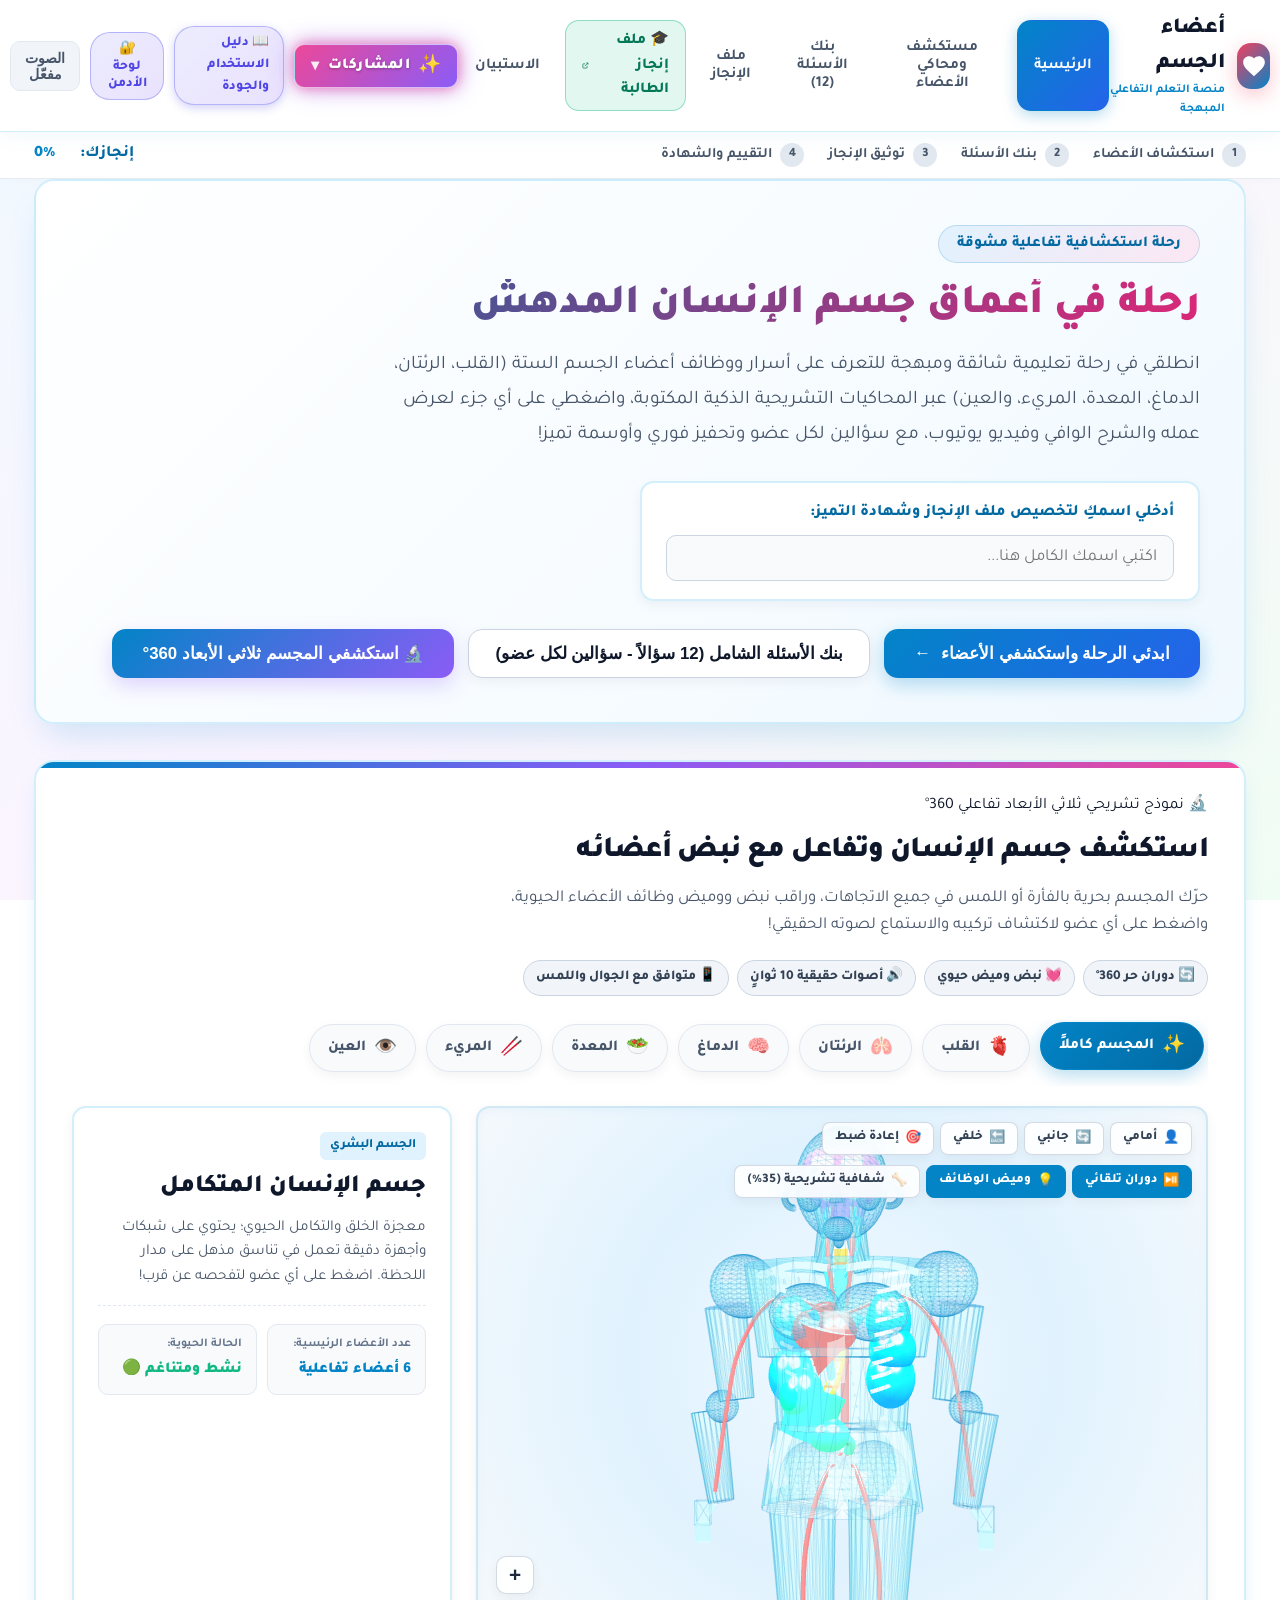
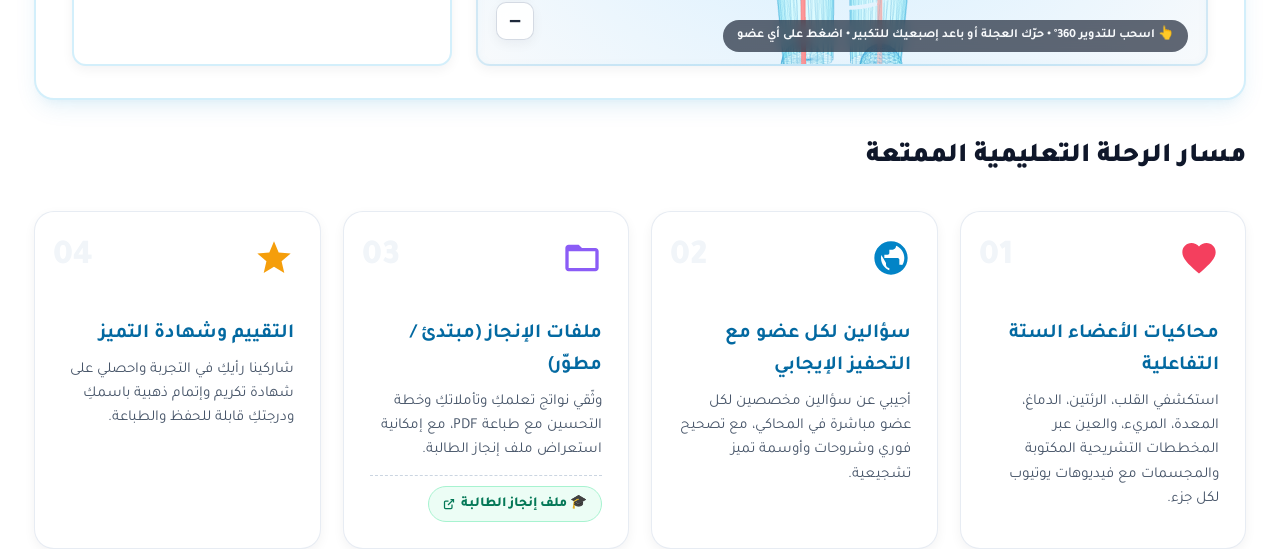
==== commit 056d7cdc: "إضافة قائمة منسدلة فلاشية بعنوان المشاركات في أعلى الصفحة تظهر الأسماء عند المرور بالفأرة" ====
--- a/index.html
+++ b/index.html
@@ -17,7 +17,7 @@
     <meta http-equiv="Cache-Control" content="no-cache, no-store, must-revalidate">
   <meta http-equiv="Pragma" content="no-cache">
   <meta http-equiv="Expires" content="0">
-  <link rel="stylesheet" href="style.css?v=20261105_v11">
+  <link rel="stylesheet" href="style.css?v=20261105_v12">
 </head>
 <body dir="rtl">
 
@@ -47,6 +47,35 @@
       </nav>
 
       <div class="header-controls">
+        <!-- 🌟 Flashy Participants Dropdown Menu (قائمة المشاركات) -->
+        <div class="participants-dropdown-wrap" id="participants-dropdown-wrap">
+          <button class="participants-trigger-btn" type="button" aria-haspopup="true" aria-expanded="false" title="قائمة المشاركات">
+            <span class="flash-star">✨</span>
+            <span class="flash-title">المشاركات</span>
+            <span class="flash-arrow">▼</span>
+          </button>
+          <div class="participants-dropdown-menu" role="menu">
+            <div class="participants-menu-header">
+              <span class="p-header-icon">🌸</span>
+              <div>
+                <div class="p-header-title">فريق العمل والمشاركات</div>
+                <div class="p-header-sub">نخبة الطالبات المتميزات</div>
+              </div>
+            </div>
+            <ul class="participants-list">
+              <li class="participant-item"><span class="p-dot">⭐</span><span class="p-name">عبير الزهراني</span></li>
+              <li class="participant-item"><span class="p-dot">⭐</span><span class="p-name">بتول الغامدي</span></li>
+              <li class="participant-item"><span class="p-dot">⭐</span><span class="p-name">وصايف شعار</span></li>
+              <li class="participant-item"><span class="p-dot">⭐</span><span class="p-name">نشوى المحمادي</span></li>
+              <li class="participant-item"><span class="p-dot">⭐</span><span class="p-name">نجود الروقي</span></li>
+              <li class="participant-item"><span class="p-dot">⭐</span><span class="p-name">وجدان الغريبي</span></li>
+              <li class="participant-item"><span class="p-dot">⭐</span><span class="p-name">لينا النهاري</span></li>
+              <li class="participant-item"><span class="p-dot">⭐</span><span class="p-name">فاطمه الخالدي</span></li>
+            </ul>
+          </div>
+        </div>
+
+
         <a href="guide.html" target="_blank" class="admin-nav-btn" style="text-decoration:none;background:linear-gradient(135deg, #0ea5e9, #4f46e5);color:white;box-shadow:0 3px 10px rgba(79,70,229,0.25);display:inline-flex;align-items:center;gap:6px;" title="دليل الاستخدام الشامل ومصفوفة جودة المخرجات">
           <span>📖 دليل الاستخدام والجودة</span>
         </a>
@@ -1260,8 +1289,8 @@
   <!-- Three.js 3D Engine & Orbit Controls -->
   <script src="assets/three.min.js"></script>
   <script src="assets/OrbitControls.js"></script>
-  <script src="body3d.js?v=20261105_v11"></script>
-  <script src="content.js?v=20261105_v11"></script>
-  <script src="app.js?v=20261105_v11"></script>
+  <script src="body3d.js?v=20261105_v12"></script>
+  <script src="content.js?v=20261105_v12"></script>
+  <script src="app.js?v=20261105_v12"></script>
 </body>
 </html>
--- a/style.css
+++ b/style.css
@@ -3532,3 +3532,202 @@
   position: relative !important;
   box-shadow: 0 35px 80px -10px rgba(0, 0, 0, 0.75) !important;
 }
+
+
+/* ==========================================
+   ✨ FLASHY PARTICIPANTS DROPDOWN (قائمة المشاركات الفلاشية)
+   ========================================== */
+.participants-dropdown-wrap {
+  position: relative;
+  display: inline-block;
+  vertical-align: middle;
+}
+
+.participants-trigger-btn {
+  background: linear-gradient(135deg, #ec4899 0%, #8b5cf6 50%, #06b6d4 100%);
+  background-size: 200% 200%;
+  color: #ffffff !important;
+  border: 1.5px solid rgba(255, 255, 255, 0.6);
+  padding: 8px 16px;
+  border-radius: var(--radius-sm, 10px);
+  cursor: pointer;
+  font-family: inherit;
+  font-size: 0.95rem;
+  font-weight: 900;
+  display: inline-flex;
+  align-items: center;
+  gap: 8px;
+  box-shadow: 0 0 14px rgba(236, 72, 153, 0.7), 0 0 26px rgba(139, 92, 246, 0.45);
+  animation: flashGlowPulse 2.4s infinite ease-in-out;
+  transition: all 0.3s cubic-bezier(0.4, 0, 0.2, 1);
+  outline: none;
+  user-select: none;
+}
+
+@keyframes flashGlowPulse {
+  0%, 100% {
+    background-position: 0% 50%;
+    box-shadow: 0 0 12px rgba(236, 72, 153, 0.7), 0 0 25px rgba(139, 92, 246, 0.5);
+    transform: scale(1);
+  }
+  50% {
+    background-position: 100% 50%;
+    box-shadow: 0 0 22px rgba(236, 72, 153, 0.95), 0 0 38px rgba(6, 182, 212, 0.75);
+    transform: scale(1.03);
+  }
+}
+
+.participants-dropdown-wrap:hover .participants-trigger-btn,
+.participants-dropdown-wrap.active .participants-trigger-btn {
+  transform: translateY(-2px) scale(1.05);
+  box-shadow: 0 0 25px rgba(236, 72, 153, 1), 0 0 45px rgba(139, 92, 246, 0.85);
+  border-color: #ffffff;
+}
+
+.flash-star {
+  font-size: 1.15rem;
+  display: inline-block;
+  animation: spinSparkle 3s infinite linear;
+}
+
+@keyframes spinSparkle {
+  0% { transform: rotate(0deg); }
+  50% { transform: rotate(25deg) scale(1.2); }
+  100% { transform: rotate(0deg); }
+}
+
+.flash-title {
+  letter-spacing: 0.5px;
+  text-shadow: 0 1px 3px rgba(0, 0, 0, 0.3);
+}
+
+.flash-arrow {
+  font-size: 0.72rem;
+  transition: transform 0.25s ease;
+  opacity: 0.9;
+}
+
+.participants-dropdown-wrap:hover .flash-arrow,
+.participants-dropdown-wrap.active .flash-arrow {
+  transform: rotate(180deg);
+}
+
+/* القائمة المنسدلة: مخفية تماماً ولا تظهر إلا عند المرور بالفأرة */
+.participants-dropdown-menu {
+  position: absolute;
+  top: calc(100% + 10px);
+  right: 0;
+  width: 250px;
+  background: rgba(255, 255, 255, 0.98);
+  backdrop-filter: blur(20px);
+  -webkit-backdrop-filter: blur(20px);
+  border: 2px solid rgba(236, 72, 153, 0.4);
+  border-radius: 16px;
+  box-shadow: 0 25px 50px -12px rgba(15, 23, 42, 0.25), 0 0 25px rgba(236, 72, 153, 0.25);
+  padding: 12px;
+  opacity: 0;
+  visibility: hidden;
+  pointer-events: none;
+  transform: translateY(12px) scale(0.95);
+  transform-origin: top right;
+  transition: all 0.25s cubic-bezier(0.16, 1, 0.3, 1);
+  z-index: 10000;
+  direction: rtl;
+  text-align: right;
+}
+
+/* إظهار القائمة فورياً عند المرور على المشاركات */
+.participants-dropdown-wrap:hover .participants-dropdown-menu,
+.participants-dropdown-wrap.active .participants-dropdown-menu {
+  opacity: 1;
+  visibility: visible;
+  pointer-events: auto;
+  transform: translateY(0) scale(1);
+}
+
+.participants-dropdown-menu::before {
+  content: '';
+  position: absolute;
+  top: -8px;
+  right: 22px;
+  width: 14px;
+  height: 14px;
+  background: #ffffff;
+  border-top: 2px solid rgba(236, 72, 153, 0.4);
+  border-right: 2px solid rgba(236, 72, 153, 0.4);
+  transform: rotate(-45deg);
+}
+
+.participants-menu-header {
+  display: flex;
+  align-items: center;
+  gap: 10px;
+  padding: 8px 10px 12px;
+  border-bottom: 1.5px dashed rgba(236, 72, 153, 0.3);
+  margin-bottom: 8px;
+}
+
+.p-header-icon {
+  font-size: 1.4rem;
+  background: #fdf2f8;
+  padding: 6px;
+  border-radius: 10px;
+  border: 1px solid #fbcfe8;
+}
+
+.p-header-title {
+  font-size: 0.98rem;
+  font-weight: 900;
+  color: #9d174d;
+}
+
+.p-header-sub {
+  font-size: 0.76rem;
+  font-weight: 700;
+  color: #db2777;
+}
+
+.participants-list {
+  list-style: none;
+  margin: 0;
+  padding: 0;
+  display: flex;
+  flex-direction: column;
+  gap: 4px;
+}
+
+.participant-item {
+  display: flex;
+  align-items: center;
+  gap: 10px;
+  padding: 8px 12px;
+  border-radius: 10px;
+  font-size: 0.94rem;
+  font-weight: 800;
+  color: #1e293b;
+  transition: all 0.2s ease;
+  background: transparent;
+}
+
+.participant-item:hover {
+  background: linear-gradient(135deg, #fdf2f8, #f5f3ff);
+  color: #be185d;
+  transform: translateX(-4px);
+}
+
+.p-dot {
+  font-size: 0.85rem;
+  color: #f59e0b;
+  flex-shrink: 0;
+  transition: transform 0.2s ease;
+}
+
+.participant-item:hover .p-dot {
+  transform: scale(1.3) rotate(20deg);
+  color: #ec4899;
+}
+
+.p-name {
+  flex: 1;
+  white-space: nowrap;
+}
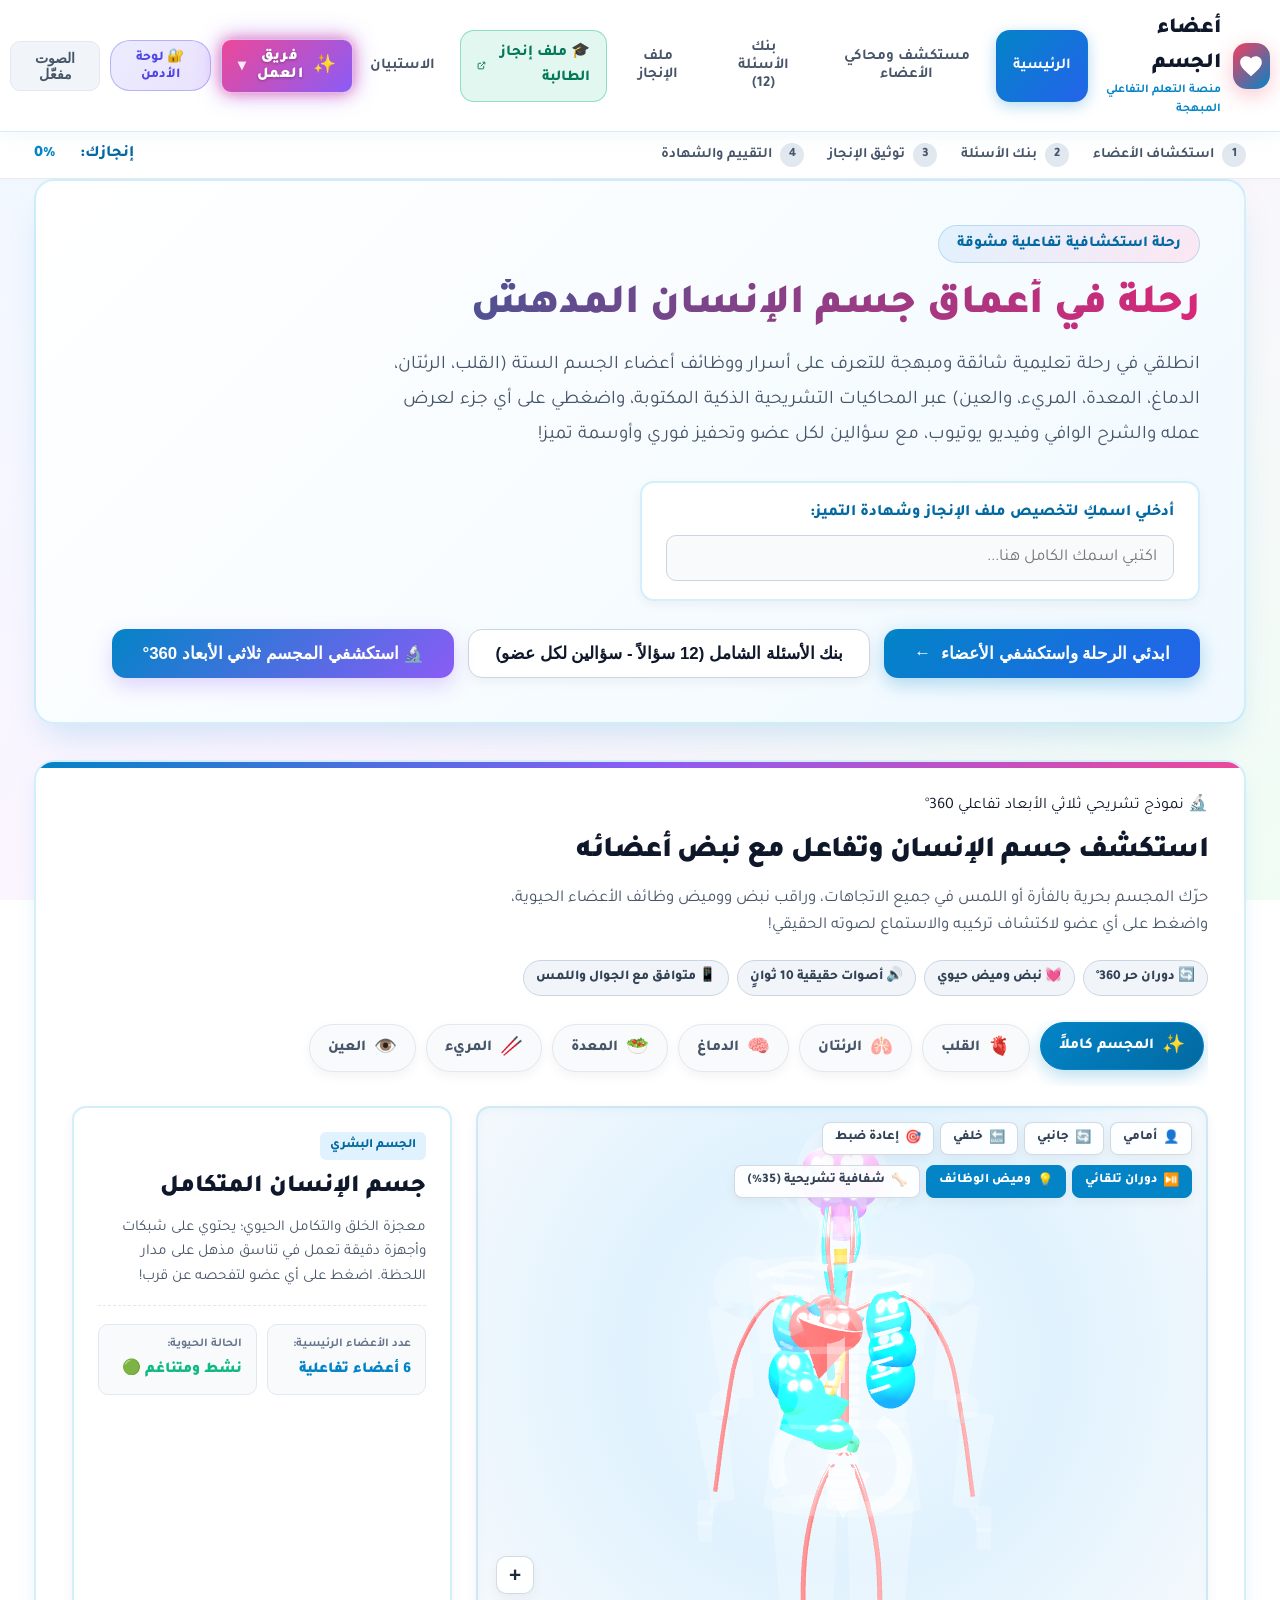
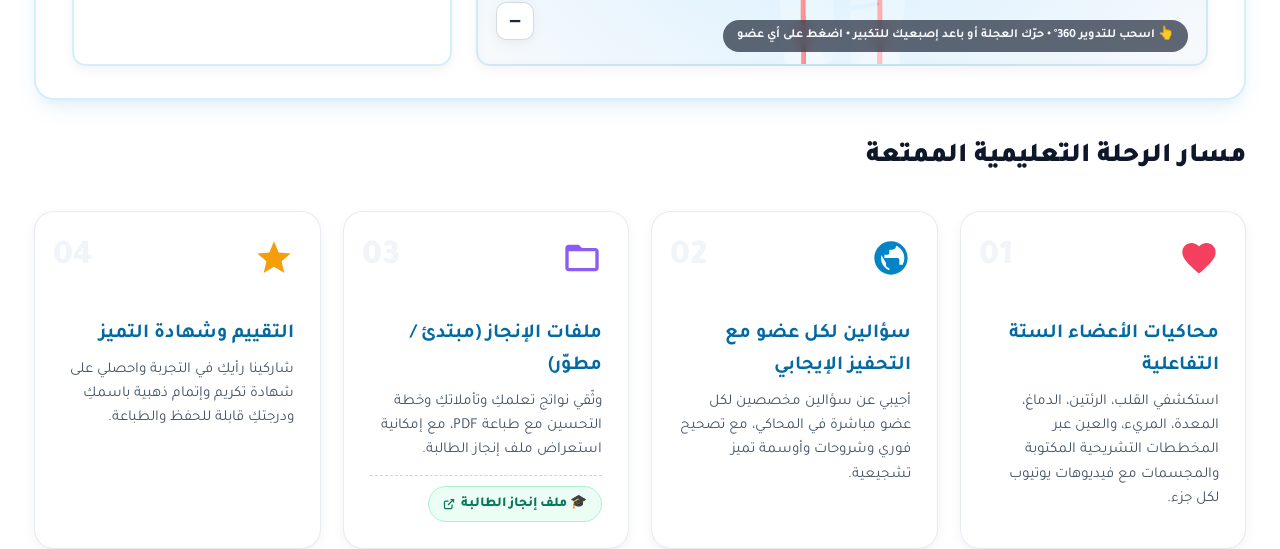
==== commit 7b53fc48: "تحديث المجسم ثلاثي الأبعاد بصورة طبيعية واقعية وإضافة الوميض الفلاشي وظهور الأسماء، ونقل دليل الاستخ" ====
--- a/index.html
+++ b/index.html
@@ -49,19 +49,12 @@
       <div class="header-controls">
         <!-- 🌟 Flashy Participants Dropdown Menu (قائمة المشاركات) -->
         <div class="participants-dropdown-wrap" id="participants-dropdown-wrap">
-          <button class="participants-trigger-btn" type="button" aria-haspopup="true" aria-expanded="false" title="قائمة المشاركات">
+          <button class="participants-trigger-btn" type="button" aria-haspopup="true" aria-expanded="false" title="فريق العمل">
             <span class="flash-star">✨</span>
-            <span class="flash-title">المشاركات</span>
+            <span class="flash-title">فريق العمل</span>
             <span class="flash-arrow">▼</span>
           </button>
           <div class="participants-dropdown-menu" role="menu">
-            <div class="participants-menu-header">
-              <span class="p-header-icon">🌸</span>
-              <div>
-                <div class="p-header-title">فريق العمل والمشاركات</div>
-                <div class="p-header-sub">نخبة الطالبات المتميزات</div>
-              </div>
-            </div>
             <ul class="participants-list">
               <li class="participant-item"><span class="p-dot">⭐</span><span class="p-name">عبير الزهراني</span></li>
               <li class="participant-item"><span class="p-dot">⭐</span><span class="p-name">بتول الغامدي</span></li>
@@ -74,11 +67,6 @@
             </ul>
           </div>
         </div>
-
-
-        <a href="guide.html" target="_blank" class="admin-nav-btn" style="text-decoration:none;background:linear-gradient(135deg, #0ea5e9, #4f46e5);color:white;box-shadow:0 3px 10px rgba(79,70,229,0.25);display:inline-flex;align-items:center;gap:6px;" title="دليل الاستخدام الشامل ومصفوفة جودة المخرجات">
-          <span>📖 دليل الاستخدام والجودة</span>
-        </a>
         <button id="open-admin-btn" class="admin-nav-btn" onclick="openAdminModal()" title="لوحة تحكم المعلم / الأدمن">
           <span>🔐 لوحة الأدمن</span>
         </button>
@@ -211,6 +199,7 @@
               <div>
                 <strong id="b3d-tooltip-name">القلب</strong>
                 <small id="b3d-tooltip-desc">انقر لاستكشاف الوظيفة والاستماع للصوت</small>
+                <div class="tooltip-flash-badge" id="b3d-tooltip-flash-tag">⚡ وميض فلاشي نشط • انقر للتكبير 3D</div>
               </div>
             </div>
 
@@ -870,6 +859,9 @@
           <span class="admin-header-badge">الأدمن الرئيسي</span>
         </div>
         <div style="display:flex;align-items:center;gap:12px;">
+          <a href="guide.html" target="_blank" class="admin-guide-btn" style="text-decoration:none;background:linear-gradient(135deg, #0ea5e9, #4f46e5);color:#ffffff;padding:7px 15px;border-radius:10px;font-size:0.84rem;font-weight:700;display:inline-flex;align-items:center;gap:6px;box-shadow:0 3px 10px rgba(14,165,233,0.35);transition:all 0.2s ease;" title="فتح دليل الاستخدام الشامل للمنصة ومصفوفة الجودة">
+            <span>📖 دليل الاستخدام والجودة</span>
+          </a>
           <button onclick="logoutAdmin()" class="btn-secondary" style="padding:6px 14px;font-size:0.82rem;background:rgba(255,255,255,0.15);color:#fff;border-color:transparent;">
             <span>خروج 🔒</span>
           </button>
@@ -891,6 +883,9 @@
         <button class="admin-tab-btn" data-pane="settings" onclick="switchAdminTab('settings')">
           <span>⚙️</span> <span>النسخ الاحتياطي والسحابة</span>
         </button>
+        <a href="guide.html" target="_blank" class="admin-tab-btn" style="text-decoration:none;display:inline-flex;align-items:center;gap:6px;color:#0284c7;font-weight:800;border:1.5px dashed rgba(14,165,233,0.5);border-radius:10px;padding:8px 14px;background:#f0f9ff;" title="فتح دليل الاستخدام ومصفوفة الجودة">
+          <span>📖</span> <span>دليل الاستخدام والجودة</span>
+        </a>
       </div>
 
       <!-- Tab Content Area -->
--- a/style.css
+++ b/style.css
@@ -2654,20 +2654,46 @@
   position: absolute;
   top: 0;
   left: 0;
-  background: rgba(15, 23, 42, 0.92);
+  background: rgba(15, 23, 42, 0.96);
   color: #ffffff;
-  padding: 8px 14px;
-  border-radius: 12px;
-  font-size: 0.85rem;
+  padding: 10px 16px;
+  border-radius: 14px;
+  font-size: 0.88rem;
   pointer-events: none;
   z-index: 100;
   display: flex;
   align-items: center;
-  gap: 10px;
-  backdrop-filter: blur(8px);
-  box-shadow: 0 8px 24px rgba(0, 0, 0, 0.25);
-  border: 1px solid rgba(255, 255, 255, 0.15);
+  gap: 12px;
+  backdrop-filter: blur(12px);
+  -webkit-backdrop-filter: blur(12px);
+  box-shadow: 0 12px 32px rgba(0, 0, 0, 0.35), 0 0 20px rgba(56, 189, 248, 0.35);
+  border: 1.5px solid rgba(56, 189, 248, 0.55);
   transition: transform 0.08s ease-out;
+  animation: b3dTooltipFlash 1.6s infinite alternate ease-in-out;
+}
+
+@keyframes b3dTooltipFlash {
+  0% { border-color: rgba(56, 189, 248, 0.5); box-shadow: 0 8px 24px rgba(0, 0, 0, 0.3), 0 0 16px rgba(56, 189, 248, 0.3); }
+  100% { border-color: rgba(244, 63, 94, 0.85); box-shadow: 0 12px 32px rgba(0, 0, 0, 0.45), 0 0 28px rgba(244, 63, 94, 0.55); }
+}
+
+.tooltip-flash-badge {
+  display: inline-block;
+  margin-top: 4px;
+  padding: 3px 9px;
+  border-radius: 20px;
+  background: linear-gradient(135deg, rgba(239, 68, 68, 0.28), rgba(245, 158, 11, 0.28));
+  border: 1px solid rgba(245, 158, 11, 0.6);
+  color: #fef08a;
+  font-size: 0.72rem;
+  font-weight: 700;
+  letter-spacing: 0.3px;
+  animation: flashBadgePulse 1.2s infinite alternate;
+}
+
+@keyframes flashBadgePulse {
+  0% { opacity: 0.85; transform: scale(0.98); }
+  100% { opacity: 1.0; transform: scale(1.02); }
 }
 
 .body-3d-tooltip strong {
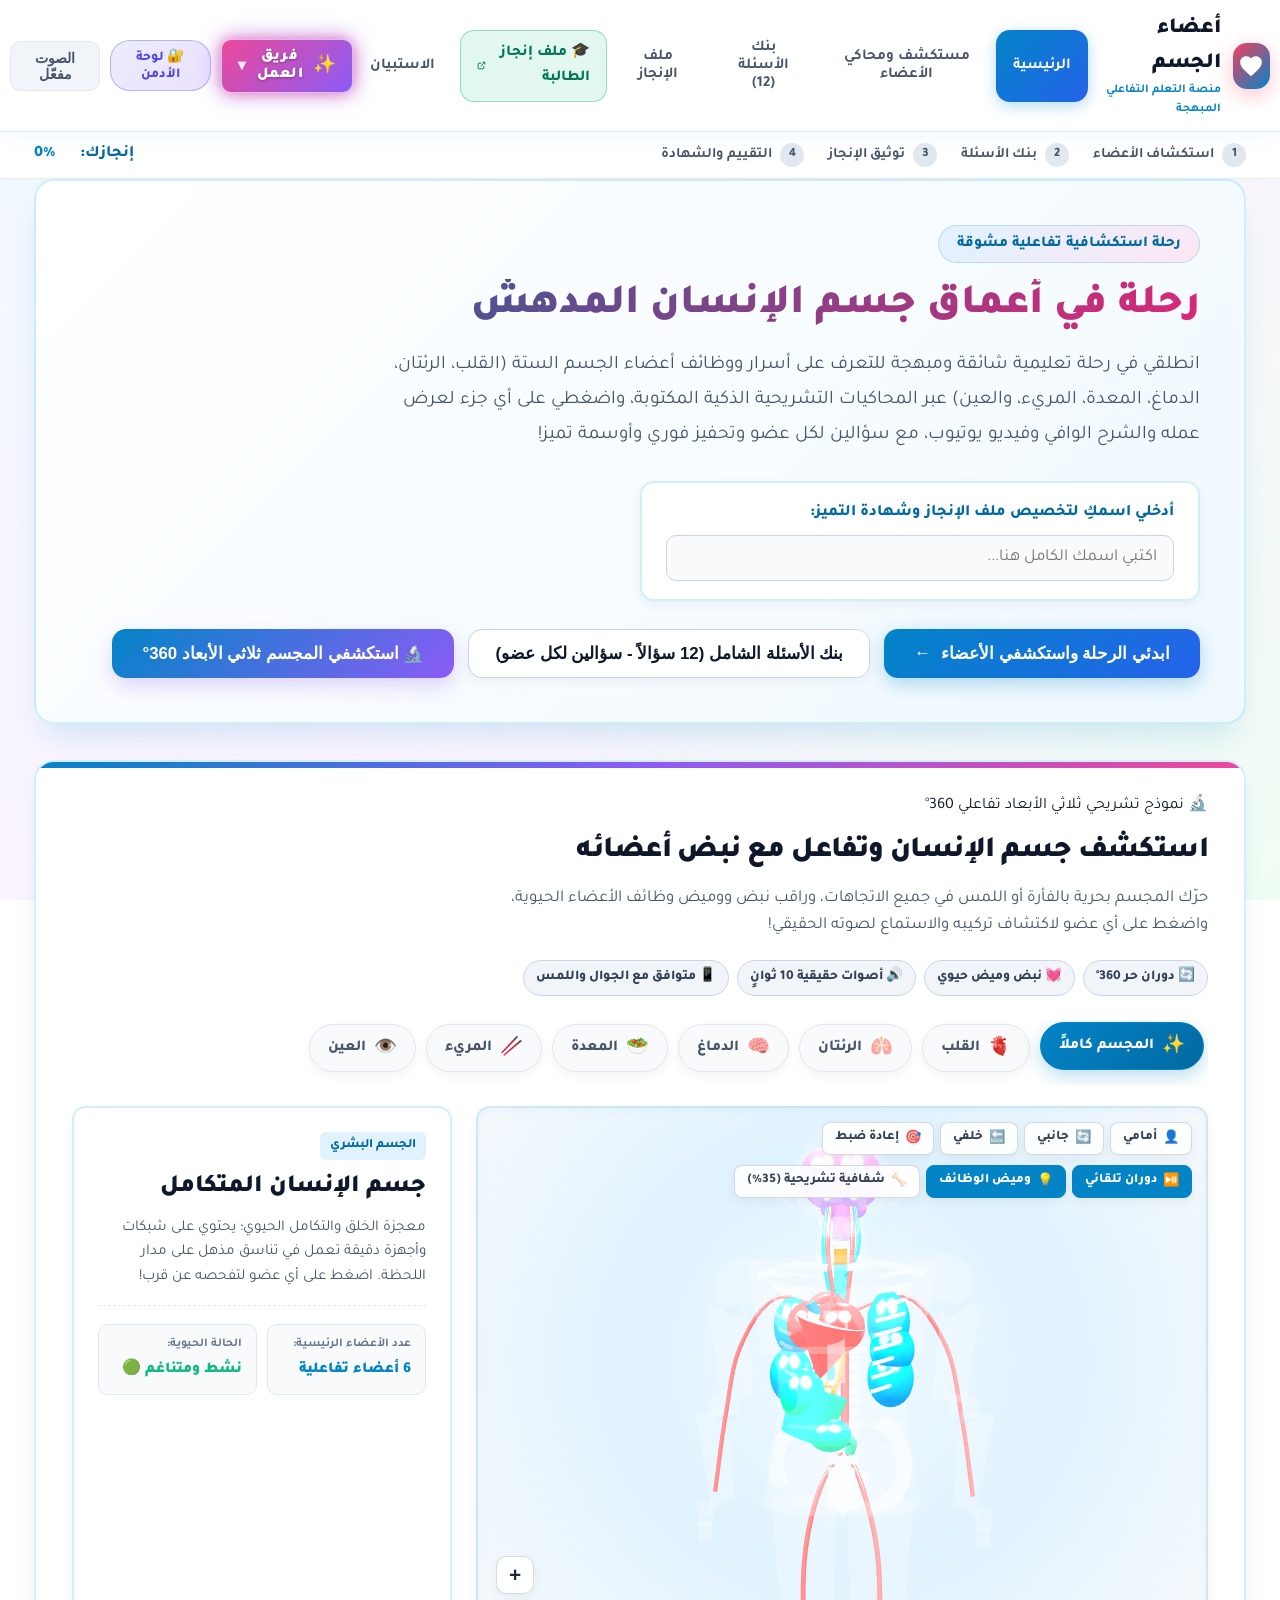
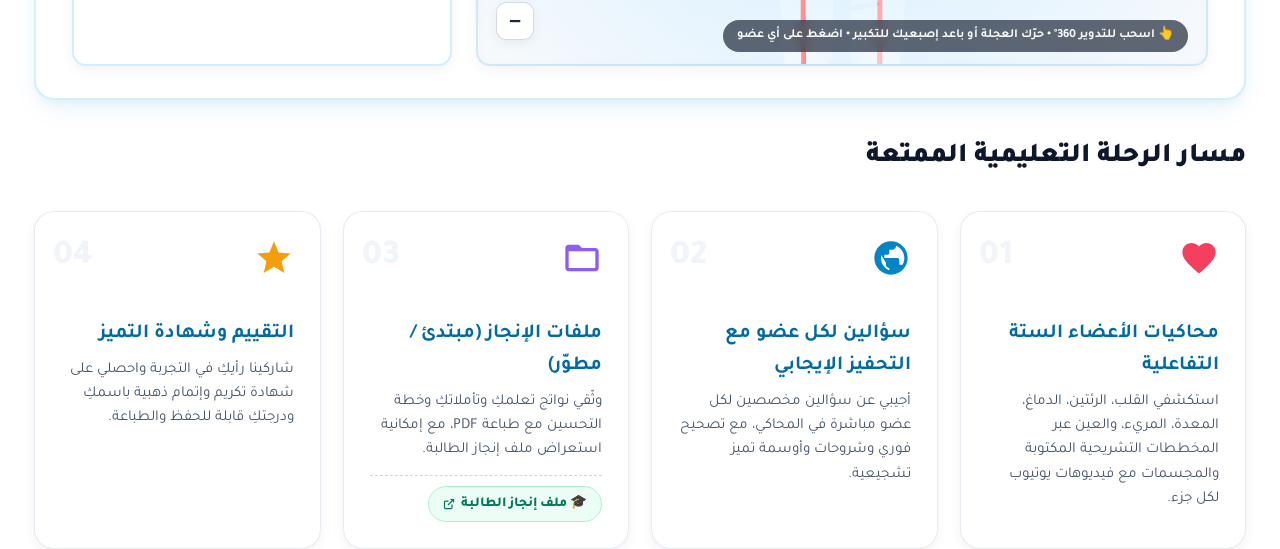
==== commit e25b3a4e: "تحديث رقم الإصدار (v15) لكسر الكاش وتطبيق التعديلات فوراً على الموقع" ====
--- a/index.html
+++ b/index.html
@@ -17,7 +17,7 @@
     <meta http-equiv="Cache-Control" content="no-cache, no-store, must-revalidate">
   <meta http-equiv="Pragma" content="no-cache">
   <meta http-equiv="Expires" content="0">
-  <link rel="stylesheet" href="style.css?v=20261105_v12">
+  <link rel="stylesheet" href="style.css?v=20261105_v15">
 </head>
 <body dir="rtl">
 
@@ -1284,8 +1284,8 @@
   <!-- Three.js 3D Engine & Orbit Controls -->
   <script src="assets/three.min.js"></script>
   <script src="assets/OrbitControls.js"></script>
-  <script src="body3d.js?v=20261105_v12"></script>
-  <script src="content.js?v=20261105_v12"></script>
-  <script src="app.js?v=20261105_v12"></script>
+  <script src="body3d.js?v=20261105_v15"></script>
+  <script src="content.js?v=20261105_v15"></script>
+  <script src="app.js?v=20261105_v15"></script>
 </body>
 </html>
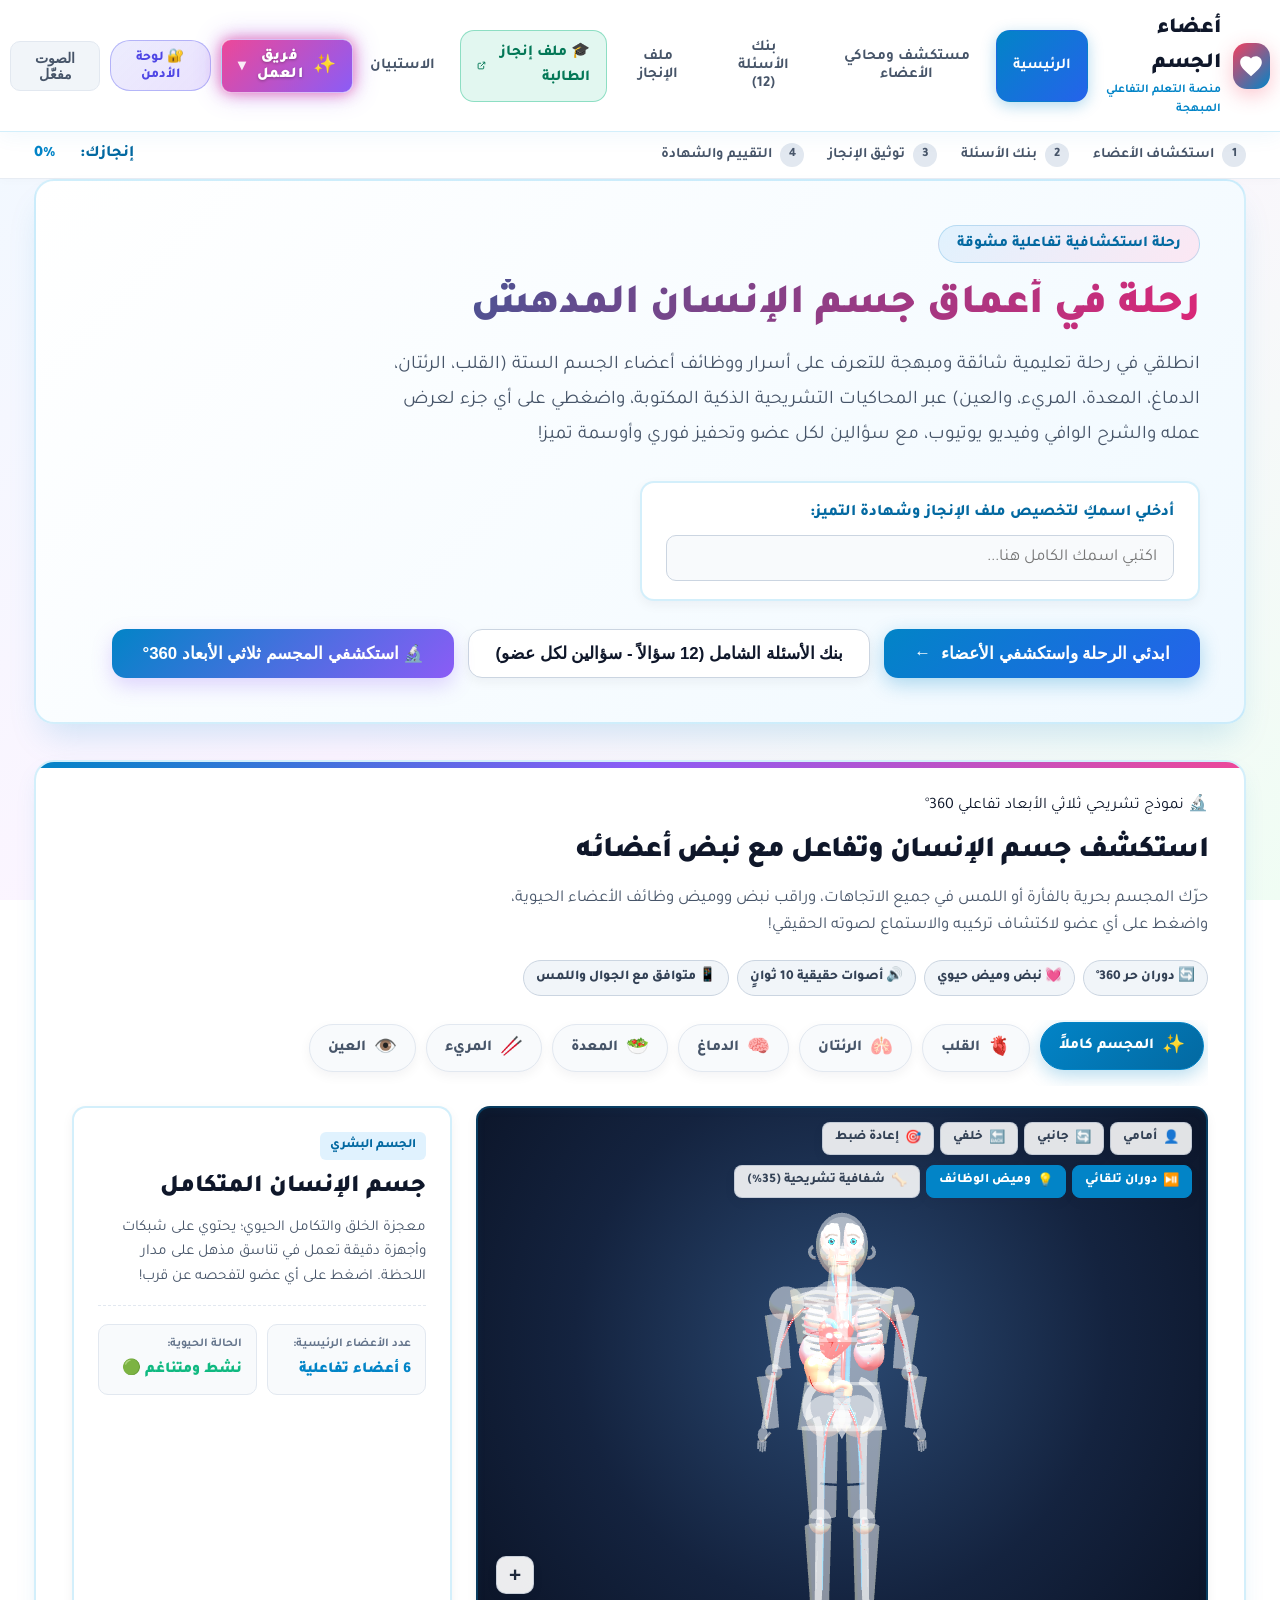
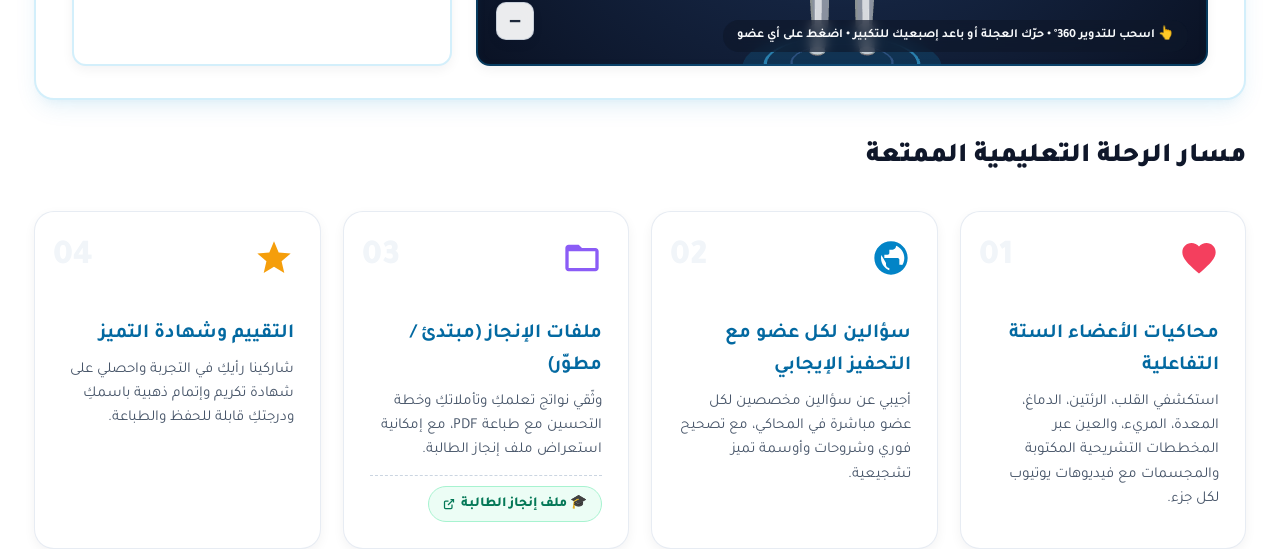
==== commit 64198947: "feat: all 34 organ parts updated with verified Arabic educational YouTube videos, realistic 3D model" ====
--- a/index.html
+++ b/index.html
@@ -17,7 +17,7 @@
     <meta http-equiv="Cache-Control" content="no-cache, no-store, must-revalidate">
   <meta http-equiv="Pragma" content="no-cache">
   <meta http-equiv="Expires" content="0">
-  <link rel="stylesheet" href="style.css?v=20261105_v15">
+  <link rel="stylesheet" href="style.css?v=20261106_v17">
 </head>
 <body dir="rtl">
 
@@ -195,11 +195,11 @@
             
             <!-- Floating Hover Tooltip -->
             <div id="body-3d-tooltip" class="body-3d-tooltip" style="display:none;">
-              <span class="tooltip-icon" id="b3d-tooltip-icon">🫀</span>
+              <img id="b3d-tooltip-img" src="assets/heart.png" alt="" class="tooltip-organ-img"><span class="tooltip-icon" id="b3d-tooltip-icon" style="display:none;">🫀</span>
               <div>
                 <strong id="b3d-tooltip-name">القلب</strong>
                 <small id="b3d-tooltip-desc">انقر لاستكشاف الوظيفة والاستماع للصوت</small>
-                <div class="tooltip-flash-badge" id="b3d-tooltip-flash-tag">⚡ وميض فلاشي نشط • انقر للتكبير 3D</div>
+                <div class="tooltip-flash-badge" id="b3d-tooltip-flash-tag">انقر هنا للتفاصيل</div>
               </div>
             </div>
 
@@ -1284,8 +1284,8 @@
   <!-- Three.js 3D Engine & Orbit Controls -->
   <script src="assets/three.min.js"></script>
   <script src="assets/OrbitControls.js"></script>
-  <script src="body3d.js?v=20261105_v15"></script>
-  <script src="content.js?v=20261105_v15"></script>
-  <script src="app.js?v=20261105_v15"></script>
+  <script src="body3d.js?v=20261106_v17"></script>
+  <script src="content.js?v=20261106_v17"></script>
+  <script src="app.js?v=20261106_v17"></script>
 </body>
 </html>
--- a/style.css
+++ b/style.css
@@ -2625,8 +2625,8 @@
 /* 3D Canvas Stage */
 .body-3d-stage-container {
   position: relative;
-  background: radial-gradient(circle at 50% 45%, #f0f9ff 0%, #e0f2fe 45%, #f8fafc 100%);
-  border: 2px solid rgba(2, 132, 199, 0.15);
+  background: radial-gradient(circle at 50% 42%, #2b4a73 0%, #14233f 55%, #0a1224 100%);
+  border: 2px solid rgba(2, 132, 199, 0.35);
   border-radius: var(--radius-md);
   min-height: 560px;
   height: 560px;
@@ -2710,6 +2710,23 @@
 
 .body-3d-tooltip .tooltip-icon {
   font-size: 1.4rem;
+}
+
+.body-3d-tooltip .tooltip-organ-img {
+  width: 64px;
+  height: 64px;
+  object-fit: contain;
+  border-radius: 12px;
+  background: rgba(255, 255, 255, 0.12);
+  border: 1px solid rgba(56, 189, 248, 0.5);
+  padding: 3px;
+  flex-shrink: 0;
+}
+
+/* When the pulse toggle is OFF: no flashing/animation at all */
+.body-3d-tooltip.pulse-off,
+.body-3d-tooltip.pulse-off .tooltip-flash-badge {
+  animation: none;
 }
 
 /* Stage Overlay Controls */
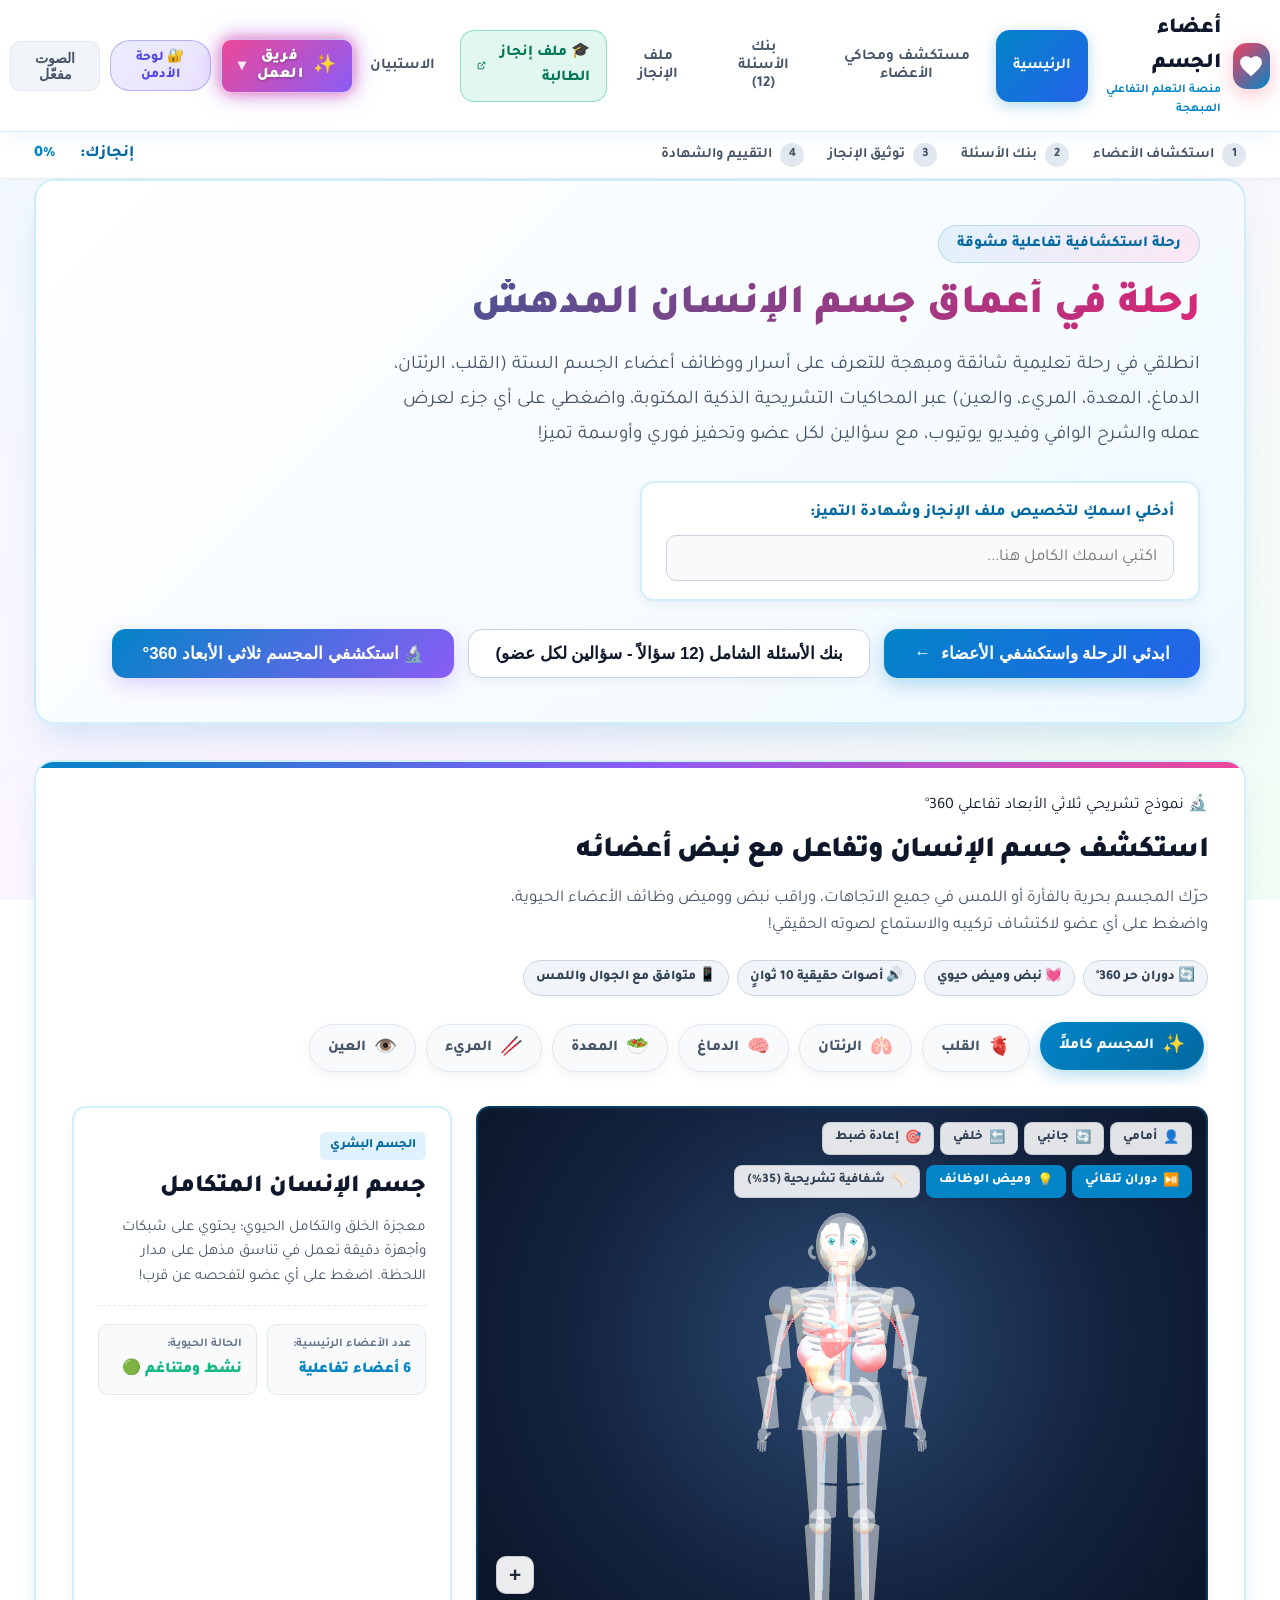
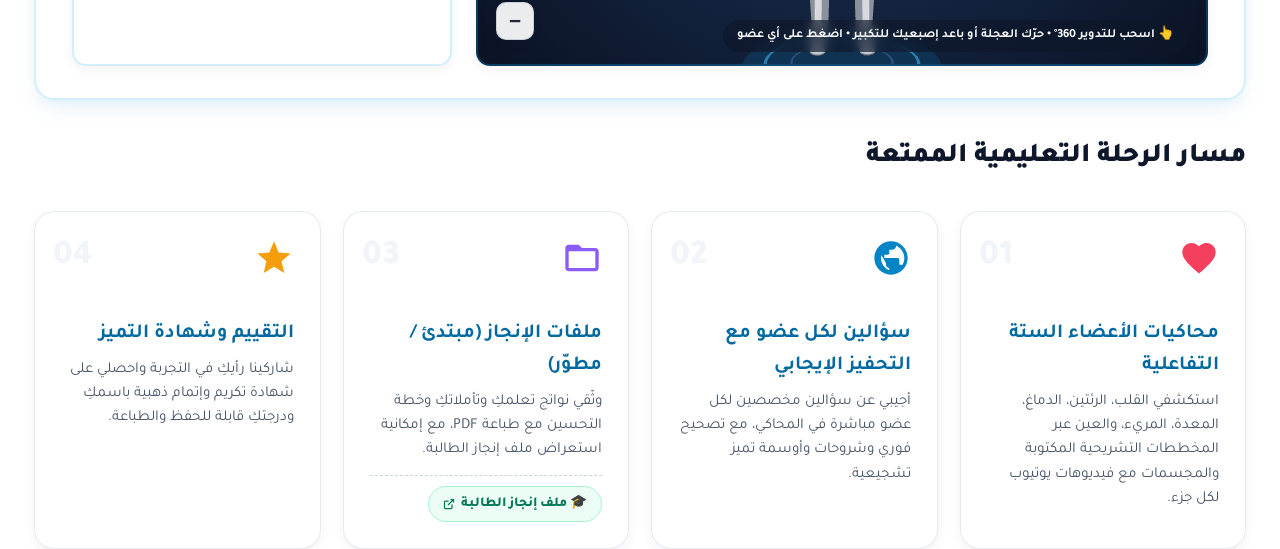
==== commit 4d2e6949: "Add 4-level progressive quiz with 40 questions, certificates and 80% passing lock" ====
--- a/index.html
+++ b/index.html
@@ -17,7 +17,7 @@
     <meta http-equiv="Cache-Control" content="no-cache, no-store, must-revalidate">
   <meta http-equiv="Pragma" content="no-cache">
   <meta http-equiv="Expires" content="0">
-  <link rel="stylesheet" href="style.css?v=20261106_v17">
+  <link rel="stylesheet" href="style.css?v=20261106_v18">
 </head>
 <body dir="rtl">
 
@@ -506,11 +506,14 @@
         <!-- Quiz View Mode Toggle & Add Question -->
         <div class="quiz-top-action-bar">
           <div class="quiz-view-mode-bar">
-            <button id="quiz-mode-single-btn" class="btn-toggle-quiz active" onclick="setQuizDisplayMode('single')">
-              🎯 عرض سؤال بسؤال (تفاعلي)
+            <button id="quiz-mode-levels-btn" class="btn-toggle-quiz active" onclick="setQuizDisplayMode('levels')">
+              🏆 تحدي المستويات (4 مستويات - 40 سؤالاً متدرجاً)
+            </button>
+            <button id="quiz-mode-single-btn" class="btn-toggle-quiz" onclick="setQuizDisplayMode('single')">
+              🎯 عرض سؤال بسؤال
             </button>
             <button id="quiz-mode-all-btn" class="btn-toggle-quiz" onclick="setQuizDisplayMode('all')">
-              📋 عرض جميع الأسئلة (12 سؤالاً معاً)
+              📋 بنك الأسئلة الشامل
             </button>
           </div>
           <button class="btn-primary" onclick="openAddQuestionModal()" style="padding:7px 16px;font-size:0.85rem;background:linear-gradient(135deg, #0284c7, #2563eb);">
@@ -518,13 +521,71 @@
           </button>
         </div>
 
-        <!-- 12-Question Jump Navigation Bar -->
-        <div class="quiz-question-pills-bar" id="quiz-question-pills-bar">
+        <!-- Mode 0: Levels Mode (4 Progressive Levels - 40 Questions) -->
+        <div id="quiz-levels-view">
+          <!-- A. Levels Map / Dashboard -->
+          <div id="levels-map-section">
+            <div class="levels-map-intro">
+              <div style="display:flex;align-items:center;gap:10px;margin-bottom:8px;flex-wrap:wrap;">
+                <span class="levels-intro-badge">🎓 مسار الإتقان والترقي العلمي المتدرج</span>
+                <span class="levels-count-badge">40 سؤالاً متدرجاً • 4 مستويات</span>
+              </div>
+              <h3 style="font-size:1.6rem;font-weight:900;color:#0f172a;margin:0 0 10px 0;">🏆 رحلة المستويات الأربعة: من المستكشف الصغير إلى العبقري الطبي</h3>
+              <p style="font-size:1.05rem;color:#334155;line-height:1.7;margin:0;">
+                خوضي غمار التحدي العلمي التدرجي! يتكون كل مستوى من <strong>10 أسئلة علمية متدرجة</strong>. اجتازي <strong>80% على الأقل (8 من 10)</strong> لفتح المستوى التالي وتتويج إنجازكِ بـ <strong>شهادة إتقان وتميّز معتمدة</strong> بنسبتكِ ووسام التعزيز المناسب! 🌟
+              </p>
+            </div>
+
+            <!-- 4 Level Cards Grid -->
+            <div class="levels-grid" id="levels-cards-grid">
+              <!-- Rendered dynamically via renderLevelsGrid() -->
+            </div>
+          </div>
+
+          <!-- B. Active Level Quiz Section -->
+          <div id="level-active-quiz-section" style="display:none;">
+            <div class="level-quiz-header-bar">
+              <button class="btn-secondary" onclick="backToLevelsMap()" style="padding:8px 18px;font-size:0.95rem;font-weight:800;display:inline-flex;align-items:center;gap:6px;">
+                <span>← العودة لخريطة المستويات</span>
+              </button>
+              <div class="level-header-info">
+                <span class="level-active-title-badge" id="level-active-title-badge">المستوى 1: المستكشف الصغير</span>
+                <span class="level-pass-condition-badge">شرط الصعود: 80% (8/10 إجابات صحيحة)</span>
+              </div>
+              <div class="level-score-display" id="level-score-display">الدرجة الحالية: 0 / 10</div>
+            </div>
+
+            <!-- 10 Questions Jump Navigation Bar -->
+            <div class="quiz-question-pills-bar" id="level-q-pills-bar">
+              <!-- 10 pills rendered dynamically -->
+            </div>
+
+            <!-- Active Question Card -->
+            <div style="margin-bottom:26px;">
+              <div class="question-text" id="level-question-title">
+                <!-- Rendered dynamically -->
+              </div>
+              <div class="options-grid" id="level-options-container">
+                <!-- Options rendered dynamically -->
+              </div>
+            </div>
+
+            <div class="quiz-feedback-box" id="level-quiz-feedback"></div>
+
+            <div class="quiz-nav-actions">
+              <button id="level-prev-btn" class="btn-secondary" onclick="levelQuizPrev()">→ السؤال السابق</button>
+              <button id="level-next-btn" class="btn-primary" onclick="levelQuizNext()">السؤال التالي ←</button>
+            </div>
+          </div>
+        </div>
+
+        <!-- 12-Question Jump Navigation Bar (For Mode 1: Single Question) -->
+        <div class="quiz-question-pills-bar" id="quiz-question-pills-bar" style="display:none;">
           <!-- Rendered dynamically: 12 clickable interactive bubbles -->
         </div>
 
         <!-- Mode 1: Active Single Question View -->
-        <div id="quiz-active-view">
+        <div id="quiz-active-view" style="display:none;">
           <div class="quiz-header-bar">
             <div style="display:flex;gap:18px;align-items:center;">
               <span class="quiz-badge" id="quiz-q-num">سؤال 1 من 12</span>
@@ -1253,6 +1314,92 @@
           <p style="font-size:0.95rem;color:#64748b;margin-bottom:4px;">نتيجة الاختبار:</p>
           <p style="font-weight:900;color:#059669;" id="cert-score-display">12 / 12</p>
         </div>
+      </div>
+    </div>
+  </div>
+
+  
+  <!-- LEVEL CERTIFICATE MODAL (Strict RTL & Printable) -->
+  <div class="level-cert-modal-overlay" id="level-cert-modal" dir="rtl">
+    <div class="level-cert-container">
+      
+      <!-- Top Action Bar (hidden on print) -->
+      <div class="level-cert-actions-bar">
+        <button class="btn-primary" onclick="window.print()" style="padding:10px 22px;font-size:1rem;font-weight:800;box-shadow:0 4px 14px rgba(2, 132, 199, 0.35);">
+          <span>🖨️ طباعة أو حفظ الشهادة كـ PDF</span>
+        </button>
+        <button class="btn-secondary" onclick="closeLevelCertModal()" style="padding:10px 18px;font-size:0.95rem;font-weight:800;">
+          <span>إغلاق ✕</span>
+        </button>
+      </div>
+
+      <!-- Luxury Certificate Sheet -->
+      <div class="level-cert-sheet" id="level-cert-sheet">
+        <!-- Corner Ornaments -->
+        <div class="cert-corner tl"></div>
+        <div class="cert-corner tr"></div>
+        <div class="cert-corner bl"></div>
+        <div class="cert-corner br"></div>
+
+        <div class="cert-header-area">
+          <div class="cert-kashida">المملكة العربية السعودية • وزارة التعليم • رحلة داخل أعضاء جسم الإنسان</div>
+          <div class="cert-crest">🌟 🧬 🫀 🩺 🌟</div>
+          <h1 class="cert-main-heading">شـــهـــادة إتــقــان وتـفـوّق عـلـمـي</h1>
+          <p class="cert-sub-heading" id="cert-level-name-display">المستوى الأول: المستكشف الصغير</p>
+        </div>
+
+        <div class="cert-body-area">
+          <p class="cert-intro-text">تَشْهَدُ منصة رحلة داخل أعضاء جسم الإنسان التعليمية بأن الطالبة المتميزة:</p>
+          
+          <div class="cert-name-input-wrapper">
+            <input type="text" id="cert-student-input-name" class="cert-name-input" value="الطالبة المتميزة" placeholder="اكتبي اسمكِ الكريم هنا..." title="انقري لتعديل الاسم مباشرة على الشهادة" oninput="saveCertStudentName(this.value)">
+            <span class="cert-name-edit-hint">✏️ (انقري على الاسم لتغييره مباشرة قبل الطباعة أو الحفظ)</span>
+          </div>
+
+          <p class="cert-congrats-text">
+            قد اجتازت بنجاح وتفوق اختبار التحدي التدرجي لمستوى:
+            <strong id="cert-level-strong-title">المستكشف الصغير في وظائف الأعضاء</strong>
+          </p>
+
+          <!-- Score & Percentage Ribbon -->
+          <div class="cert-score-ribbon" id="cert-score-ribbon">
+            <div class="cert-score-val" id="cert-percent-val">100%</div>
+            <div class="cert-score-label" id="cert-score-detail">10 من 10 إجابات صحيحة</div>
+          </div>
+
+          <!-- Reinforcement Box -->
+          <div class="cert-reinforcement-box" id="cert-reinforcement-box">
+            <div class="cert-badge-tag" id="cert-reinforcement-badge">👑 وسام العبقرية المطلقة والتميز الخارق</div>
+            <p class="cert-praise-text" id="cert-reinforcement-text">
+              ما شاء الله تبارك الله! أداء استثنائي مبهر وإتقان كامل بنسبة 100%!
+            </p>
+          </div>
+        </div>
+
+        <div class="cert-footer-area">
+          <div class="cert-date-col">
+            <span class="cert-lbl">تاريخ الإنجاز:</span>
+            <strong id="cert-issue-date">2026/11/06</strong>
+          </div>
+
+          <div class="cert-seal-col">
+            <div class="cert-gold-seal">
+              <span class="seal-icon">🏅</span>
+              <span class="seal-txt">معتمد وموثق</span>
+            </div>
+          </div>
+
+          <div class="cert-sign-col">
+            <span class="cert-lbl">الجهة المانحة:</span>
+            <strong>فريق العمل والإشراف التعليمي</strong>
+          </div>
+        </div>
+
+        <!-- Bottom Action buttons inside modal -->
+        <div class="cert-bottom-actions" id="cert-bottom-actions">
+          <!-- Dynamically populated: Next Level button if >= 80%, or Retry Level button -->
+        </div>
+
       </div>
     </div>
   </div>
@@ -1284,8 +1431,9 @@
   <!-- Three.js 3D Engine & Orbit Controls -->
   <script src="assets/three.min.js"></script>
   <script src="assets/OrbitControls.js"></script>
-  <script src="body3d.js?v=20261106_v17"></script>
-  <script src="content.js?v=20261106_v17"></script>
-  <script src="app.js?v=20261106_v17"></script>
+  <script src="body3d.js?v=20261106_v18"></script>
+  <script src="content.js?v=20261106_v18"></script>
+  <script src="levels_quiz_data.js?v=20261106_v18"></script>
+  <script src="app.js?v=20261106_v18"></script>
 </body>
 </html>
--- a/style.css
+++ b/style.css
@@ -1461,67 +1461,50 @@
   gap: 20px;
 }
 
+/* Organ Quick Quiz in Organ Details Modal */
 .organ-q-card {
   background: #ffffff;
-  border: 1.5px solid #e2e8f0;
-  border-radius: var(--radius-md);
-  padding: 20px;
-  box-shadow: var(--shadow-sm);
+  border: 2px solid #e2e8f0;
+  border-radius: 20px;
+  padding: 24px;
+  box-shadow: 0 6px 20px rgba(0, 0, 0, 0.05);
+  transition: all 0.25s ease;
+}
+
+.organ-q-card:hover {
+  border-color: #bae6fd;
+  box-shadow: 0 10px 24px rgba(2, 132, 199, 0.1);
 }
 
 .organ-q-title {
-  font-size: 1.05rem;
-  font-weight: 800;
-  color: var(--text-main);
-  margin-bottom: 14px;
-  line-height: 1.5;
-}
-
-.organ-opt-btn {
-  width: 100%;
-  background: #f8fafc;
-  border: 1px solid #cbd5e1;
-  color: var(--text-main);
-  padding: 10px 14px;
-  border-radius: var(--radius-sm);
-  font-family: inherit;
+  font-size: 1.35rem;
+  font-weight: 900;
+  color: #0f172a;
+  margin-bottom: 16px;
+  line-height: 1.6;
+  display: flex;
+  align-items: flex-start;
+  gap: 10px;
+}
+
+.organ-q-num-badge {
+  background: linear-gradient(135deg, #0284c7, #2563eb);
+  color: #ffffff;
+  padding: 4px 14px;
+  border-radius: 20px;
   font-size: 0.95rem;
-  font-weight: 600;
-  cursor: pointer;
-  margin-bottom: 8px;
-  text-align: right;
-  transition: var(--transition);
-  display: flex;
-  align-items: center;
-  justify-content: space-between;
-}
-
-.organ-opt-btn:hover:not(:disabled) {
-  background: var(--primary-soft);
-  border-color: var(--primary);
-  color: var(--primary-dark);
-}
-
-.organ-opt-btn.correct {
-  background: #d1fae5 !important;
-  border-color: #10b981 !important;
-  color: #065f46 !important;
-  font-weight: 800;
-}
-
-.organ-opt-btn.wrong {
-  background: #fee2e2 !important;
-  border-color: #ef4444 !important;
-  color: #991b1b !important;
+  font-weight: 900;
+  white-space: nowrap;
+  box-shadow: 0 3px 10px rgba(2, 132, 199, 0.25);
 }
 
 /* Comprehensive Quiz Section */
 .quiz-container {
   background: #ffffff;
-  border: 1.5px solid var(--border);
-  border-radius: var(--radius-lg);
+  border: 2px solid #e2e8f0;
+  border-radius: 24px;
   padding: 36px;
-  box-shadow: var(--shadow-md);
+  box-shadow: 0 12px 36px rgba(0, 0, 0, 0.06);
   position: relative;
 }
 
@@ -1529,7 +1512,7 @@
   display: flex;
   justify-content: space-between;
   align-items: center;
-  border-bottom: 1.5px solid #e2e8f0;
+  border-bottom: 2px solid #f1f5f9;
   padding-bottom: 18px;
   margin-bottom: 26px;
   flex-wrap: wrap;
@@ -1537,78 +1520,335 @@
 }
 
 .quiz-badge {
-  background: var(--primary-soft);
-  color: var(--primary-dark);
+  background: linear-gradient(135deg, #0284c7, #2563eb);
+  color: #ffffff;
+  padding: 7px 20px;
+  border-radius: 50px;
+  font-size: 1.05rem;
+  font-weight: 800;
+  box-shadow: 0 4px 12px rgba(2, 132, 199, 0.28);
+  display: inline-flex;
+  align-items: center;
+  gap: 6px;
+}
+
+.quiz-score-tracker {
+  font-size: 1.25rem;
+  font-weight: 900;
+  color: #d97706;
+  background: #fffbeb;
+  padding: 6px 18px;
+  border-radius: 50px;
+  border: 1.5px solid #fde68a;
+  display: inline-flex;
+  align-items: center;
+  gap: 6px;
+}
+
+/* Question Header Card - Dazzling & Large */
+.question-text {
+  background: linear-gradient(135deg, #ffffff 0%, #f0f9ff 60%, #faf5ff 100%);
+  border: 2px solid #bae6fd;
+  border-right: 8px solid #0284c7;
+  border-radius: 22px;
+  padding: 26px 30px;
+  margin-bottom: 26px;
+  box-shadow: 0 12px 28px -6px rgba(2, 132, 199, 0.15), 0 8px 12px -6px rgba(99, 102, 241, 0.08);
+  position: relative;
+  transition: all 0.3s ease;
+}
+
+.question-text:hover {
+  border-color: #7dd3fc;
+  box-shadow: 0 16px 36px -6px rgba(2, 132, 199, 0.22);
+}
+
+.quiz-organ-tag {
+  display: inline-flex;
+  align-items: center;
+  gap: 6px;
+  background: linear-gradient(135deg, #0284c7, #2563eb);
+  color: #ffffff !important;
+  font-size: 1.05rem;
+  padding: 6px 18px;
+  border-radius: 50px;
+  font-weight: 900;
+  box-shadow: 0 4px 12px rgba(2, 132, 199, 0.35);
+}
+
+.quiz-qnum-tag {
+  display: inline-flex;
+  align-items: center;
+  background: linear-gradient(135deg, #f59e0b, #d97706);
+  color: #ffffff !important;
+  font-size: 0.95rem;
   padding: 6px 16px;
   border-radius: 50px;
-  font-size: 0.95rem;
-  font-weight: 800;
-}
-
-.quiz-score-tracker {
-  font-size: 1.2rem;
-  font-weight: 800;
-  color: #d97706;
-}
-
-.question-text {
-  font-size: 1.35rem;
-  font-weight: 800;
-  color: var(--text-main);
-  margin-bottom: 22px;
+  font-weight: 900;
+  box-shadow: 0 4px 12px rgba(217, 119, 6, 0.28);
+}
+
+.quiz-question-sentence {
+  font-size: 1.85rem;
+  font-weight: 900;
+  color: #0f172a;
   line-height: 1.6;
-}
-
+  margin-top: 14px;
+  letter-spacing: -0.015em;
+}
+
+/* Options Grid & Button Styling */
 .options-grid {
   display: grid;
   grid-template-columns: 1fr;
-  gap: 12px;
-}
-
-.option-btn {
-  background: #f8fafc;
-  border: 1.5px solid #cbd5e1;
-  color: var(--text-main);
-  padding: 16px 20px;
-  border-radius: var(--radius-md);
+  gap: 16px;
+}
+
+.quiz-option-btn,
+.option-btn,
+.organ-opt-btn {
+  width: 100%;
+  min-height: 66px;
+  background: #ffffff;
+  border: 2.5px solid #cbd5e1;
+  border-radius: 18px;
+  padding: 16px 22px;
   font-family: inherit;
-  font-size: 1.05rem;
-  font-weight: 600;
   cursor: pointer;
-  transition: var(--transition);
+  transition: all 0.25s cubic-bezier(0.4, 0, 0.2, 1);
   text-align: right;
   display: flex;
   align-items: center;
   justify-content: space-between;
-}
-
-.option-btn:hover:not(:disabled) {
-  background: var(--primary-soft);
-  border-color: var(--primary);
-  color: var(--primary-dark);
-  transform: translateX(-4px);
-}
-
-.option-btn.correct {
-  background: #d1fae5 !important;
-  border-color: #10b981 !important;
-  color: #065f46 !important;
-  font-weight: 800;
-}
-
-.option-btn.wrong {
-  background: #fee2e2 !important;
-  border-color: #ef4444 !important;
-  color: #991b1b !important;
-}
-
+  gap: 16px;
+  box-shadow: 0 4px 14px rgba(0, 0, 0, 0.04);
+  position: relative;
+  outline: none;
+  user-select: none;
+}
+
+.quiz-option-btn:disabled,
+.option-btn:disabled,
+.organ-opt-btn:disabled {
+  opacity: 0.85 !important;
+  cursor: default !important;
+}
+
+/* Option Badges & Text */
+.opt-badge-pill {
+  width: 44px;
+  height: 44px;
+  min-width: 44px;
+  border-radius: 50%;
+  font-size: 1.35rem;
+  font-weight: 900;
+  display: inline-flex;
+  align-items: center;
+  justify-content: center;
+  box-shadow: 0 3px 10px rgba(0, 0, 0, 0.16);
+  flex-shrink: 0;
+  transition: all 0.25s ease;
+}
+
+.opt-text {
+  flex: 1;
+  text-align: right;
+  font-size: 1.28rem;
+  font-weight: 800;
+  color: #0f172a;
+  line-height: 1.55;
+}
+
+.opt-status-icon {
+  font-size: 1.45rem;
+  font-weight: 900;
+  width: 38px;
+  height: 38px;
+  min-width: 38px;
+  border-radius: 50%;
+  display: inline-flex;
+  align-items: center;
+  justify-content: center;
+  box-shadow: 0 2px 8px rgba(0,0,0,0.12);
+  flex-shrink: 0;
+}
+
+/* 4 Dazzling Modern Vibrant Color Themes for Options */
+/* Option 1: Sky Blue / Cyan (أ) */
+.quiz-option-btn.opt-theme-0,
+.option-btn.opt-theme-0,
+.organ-opt-btn.opt-theme-0 {
+  background: linear-gradient(135deg, #ffffff 0%, #f0f9ff 100%);
+  border-color: #38bdf8;
+  box-shadow: 0 4px 14px rgba(14, 165, 233, 0.12);
+}
+.quiz-option-btn.opt-theme-0 .opt-badge-pill,
+.option-btn.opt-theme-0 .opt-badge-pill,
+.organ-opt-btn.opt-theme-0 .opt-badge-pill {
+  background: linear-gradient(135deg, #0284c7, #0ea5e9);
+  color: #ffffff;
+}
+.quiz-option-btn.opt-theme-0:hover:not(:disabled),
+.option-btn.opt-theme-0:hover:not(:disabled),
+.organ-opt-btn.opt-theme-0:hover:not(:disabled) {
+  background: linear-gradient(135deg, #e0f2fe 0%, #bae6fd 100%);
+  border-color: #0284c7;
+  transform: translateY(-3px) scale(1.008);
+  box-shadow: 0 10px 26px rgba(2, 132, 199, 0.28);
+}
+
+/* Option 2: Emerald Green / Mint (ب) */
+.quiz-option-btn.opt-theme-1,
+.option-btn.opt-theme-1,
+.organ-opt-btn.opt-theme-1 {
+  background: linear-gradient(135deg, #ffffff 0%, #f0fdf4 100%);
+  border-color: #34d399;
+  box-shadow: 0 4px 14px rgba(16, 185, 129, 0.12);
+}
+.quiz-option-btn.opt-theme-1 .opt-badge-pill,
+.option-btn.opt-theme-1 .opt-badge-pill,
+.organ-opt-btn.opt-theme-1 .opt-badge-pill {
+  background: linear-gradient(135deg, #059669, #10b981);
+  color: #ffffff;
+}
+.quiz-option-btn.opt-theme-1:hover:not(:disabled),
+.option-btn.opt-theme-1:hover:not(:disabled),
+.organ-opt-btn.opt-theme-1:hover:not(:disabled) {
+  background: linear-gradient(135deg, #dcfce7 0%, #bbf7d0 100%);
+  border-color: #059669;
+  transform: translateY(-3px) scale(1.008);
+  box-shadow: 0 10px 26px rgba(16, 185, 129, 0.28);
+}
+
+/* Option 3: Amber / Sun Yellow (ج) */
+.quiz-option-btn.opt-theme-2,
+.option-btn.opt-theme-2,
+.organ-opt-btn.opt-theme-2 {
+  background: linear-gradient(135deg, #ffffff 0%, #fffbeb 100%);
+  border-color: #fbbf24;
+  box-shadow: 0 4px 14px rgba(245, 158, 11, 0.12);
+}
+.quiz-option-btn.opt-theme-2 .opt-badge-pill,
+.option-btn.opt-theme-2 .opt-badge-pill,
+.organ-opt-btn.opt-theme-2 .opt-badge-pill {
+  background: linear-gradient(135deg, #d97706, #f59e0b);
+  color: #ffffff;
+}
+.quiz-option-btn.opt-theme-2:hover:not(:disabled),
+.option-btn.opt-theme-2:hover:not(:disabled),
+.organ-opt-btn.opt-theme-2:hover:not(:disabled) {
+  background: linear-gradient(135deg, #fef3c7 0%, #fde68a 100%);
+  border-color: #d97706;
+  transform: translateY(-3px) scale(1.008);
+  box-shadow: 0 10px 26px rgba(245, 158, 11, 0.28);
+}
+
+/* Option 4: Purple / Royal Violet (د) */
+.quiz-option-btn.opt-theme-3,
+.option-btn.opt-theme-3,
+.organ-opt-btn.opt-theme-3 {
+  background: linear-gradient(135deg, #ffffff 0%, #faf5ff 100%);
+  border-color: #c084fc;
+  box-shadow: 0 4px 14px rgba(124, 58, 237, 0.12);
+}
+.quiz-option-btn.opt-theme-3 .opt-badge-pill,
+.option-btn.opt-theme-3 .opt-badge-pill,
+.organ-opt-btn.opt-theme-3 .opt-badge-pill {
+  background: linear-gradient(135deg, #7c3aed, #a855f7);
+  color: #ffffff;
+}
+.quiz-option-btn.opt-theme-3:hover:not(:disabled),
+.option-btn.opt-theme-3:hover:not(:disabled),
+.organ-opt-btn.opt-theme-3:hover:not(:disabled) {
+  background: linear-gradient(135deg, #f3e8ff 0%, #e9d5ff 100%);
+  border-color: #7c3aed;
+  transform: translateY(-3px) scale(1.008);
+  box-shadow: 0 10px 26px rgba(124, 58, 237, 0.28);
+}
+
+/* Correct Answer State */
+.quiz-option-btn.correct,
+.option-btn.correct,
+.organ-opt-btn.correct {
+  background: linear-gradient(135deg, #059669 0%, #10b981 100%) !important;
+  border-color: #047857 !important;
+  color: #ffffff !important;
+  box-shadow: 0 12px 30px rgba(16, 185, 129, 0.45) !important;
+  transform: scale(1.015);
+  animation: pulse-correct 0.6s cubic-bezier(0.175, 0.885, 0.32, 1.275);
+}
+.quiz-option-btn.correct .opt-text,
+.option-btn.correct .opt-text,
+.organ-opt-btn.correct .opt-text {
+  color: #ffffff !important;
+  font-weight: 900 !important;
+}
+.quiz-option-btn.correct .opt-badge-pill,
+.option-btn.correct .opt-badge-pill,
+.organ-opt-btn.correct .opt-badge-pill {
+  background: #ffffff !important;
+  color: #047857 !important;
+  font-weight: 900 !important;
+  box-shadow: 0 2px 8px rgba(0, 0, 0, 0.2) !important;
+}
+.quiz-option-btn.correct .opt-status-icon,
+.option-btn.correct .opt-status-icon,
+.organ-opt-btn.correct .opt-status-icon {
+  background: #ffffff !important;
+  color: #059669 !important;
+}
+
+/* Wrong Answer State */
+.quiz-option-btn.wrong,
+.option-btn.wrong,
+.organ-opt-btn.wrong {
+  background: linear-gradient(135deg, #dc2626 0%, #ef4444 100%) !important;
+  border-color: #b91c1c !important;
+  color: #ffffff !important;
+  box-shadow: 0 12px 30px rgba(239, 68, 68, 0.4) !important;
+  animation: shake-wrong 0.4s ease;
+}
+.quiz-option-btn.wrong .opt-text,
+.option-btn.wrong .opt-text,
+.organ-opt-btn.wrong .opt-text {
+  color: #ffffff !important;
+  font-weight: 800 !important;
+}
+.quiz-option-btn.wrong .opt-badge-pill,
+.option-btn.wrong .opt-badge-pill,
+.organ-opt-btn.wrong .opt-badge-pill {
+  background: #ffffff !important;
+  color: #dc2626 !important;
+  font-weight: 900 !important;
+  box-shadow: 0 2px 8px rgba(0, 0, 0, 0.2) !important;
+}
+.quiz-option-btn.wrong .opt-status-icon,
+.option-btn.wrong .opt-status-icon,
+.organ-opt-btn.wrong .opt-status-icon {
+  background: #ffffff !important;
+  color: #dc2626 !important;
+}
+
+@keyframes pulse-correct {
+  0% { transform: scale(1); }
+  50% { transform: scale(1.025); }
+  100% { transform: scale(1.015); }
+}
+
+@keyframes shake-wrong {
+  0%, 100% { transform: translateX(0); }
+  20%, 60% { transform: translateX(-6px); }
+  40%, 80% { transform: translateX(6px); }
+}
+
+/* Feedback Box */
 .quiz-feedback-box {
   display: none;
-  margin-top: 22px;
-  padding: 16px 22px;
-  border-radius: var(--radius-md);
-  font-size: 1.05rem;
-  line-height: 1.6;
+  margin-top: 24px;
+  padding: 22px 28px;
+  border-radius: 20px;
+  box-shadow: 0 10px 28px rgba(0, 0, 0, 0.08);
+  animation: fadeIn 0.3s ease;
 }
 
 .quiz-feedback-box.show {
@@ -1616,15 +1856,30 @@
 }
 
 .quiz-feedback-box.correct {
-  background: #ecfdf5;
-  border: 1.5px solid #10b981;
+  background: linear-gradient(135deg, #ecfdf5 0%, #d1fae5 100%);
+  border: 2.5px solid #10b981;
   color: #065f46;
 }
 
 .quiz-feedback-box.wrong {
-  background: #fff1f2;
-  border: 1.5px solid #f43f5e;
-  color: #9f1239;
+  background: linear-gradient(135deg, #fff1f2 0%, #fee2e2 100%);
+  border: 2.5px solid #ef4444;
+  color: #991b1b;
+}
+
+.quiz-feedback-header {
+  font-size: 1.35rem;
+  font-weight: 900;
+  margin-bottom: 8px;
+  display: flex;
+  align-items: center;
+  gap: 8px;
+}
+
+.quiz-feedback-explain {
+  font-size: 1.15rem;
+  line-height: 1.7;
+  font-weight: 700;
 }
 
 .quiz-nav-actions {
@@ -2342,16 +2597,43 @@
 
   /* Quiz on Mobile */
   .quiz-container {
-    padding: 20px 16px;
+    padding: 20px 14px;
   }
 
   .question-text {
-    font-size: 1.18rem;
-  }
-
-  .option-btn {
+    padding: 18px 18px;
+  }
+
+  .quiz-question-sentence {
+    font-size: 1.38rem;
+    line-height: 1.55;
+  }
+
+  .quiz-option-btn,
+  .option-btn,
+  .organ-opt-btn {
     padding: 14px 16px;
-    font-size: 0.98rem;
+    min-height: 58px;
+  }
+
+  .opt-text {
+    font-size: 1.1rem;
+    line-height: 1.5;
+  }
+
+  .opt-badge-pill {
+    width: 38px;
+    height: 38px;
+    min-width: 38px;
+    font-size: 1.15rem;
+  }
+
+  .all-q-text {
+    font-size: 1.25rem;
+  }
+
+  .organ-q-title {
+    font-size: 1.2rem;
   }
 
   .quiz-nav-actions {
@@ -3203,80 +3485,67 @@
   color: #b91c1c;
 }
 
-/* Fix Disabled Option Text Contrast */
-.quiz-option-btn:disabled {
-  opacity: 1 !important;
-  cursor: default !important;
-  color: #1e293b !important;
-}
-
-.quiz-option-btn.correct {
-  background: #dcfce7 !important;
-  border-color: #16a34a !important;
-  color: #14532d !important;
-  font-weight: 800 !important;
-  box-shadow: 0 0 0 2px #86efac;
-}
-
-.quiz-option-btn.wrong {
-  background: #fee2e2 !important;
-  border-color: #dc2626 !important;
-  color: #991b1b !important;
-  font-weight: 700 !important;
-}
-
-/* Full List View of Questions */
+/* Full List View of Questions - Dazzling Large Cards */
 .quiz-all-intro {
-  background: #f0f9ff;
-  border: 1.5px solid #bae6fd;
-  border-radius: 10px;
-  padding: 14px 18px;
-  margin-bottom: 20px;
+  background: linear-gradient(135deg, #f0f9ff 0%, #e0f2fe 100%);
+  border: 2px solid #bae6fd;
+  border-radius: 16px;
+  padding: 18px 24px;
+  margin-bottom: 24px;
+  box-shadow: 0 4px 12px rgba(2, 132, 199, 0.08);
 }
 
 .quiz-all-intro h4 {
   margin: 0 0 6px 0;
   color: #0369a1;
-  font-size: 1.1rem;
+  font-size: 1.25rem;
   font-weight: 900;
 }
 
 .quiz-all-intro p {
   margin: 0;
-  font-size: 0.9rem;
-  color: #475569;
+  font-size: 1.05rem;
+  color: #334155;
+  font-weight: 600;
 }
 
 .all-q-card {
   background: #ffffff;
-  border: 1.5px solid #e2e8f0;
-  border-radius: 12px;
-  padding: 18px 20px;
-  margin-bottom: 20px;
-  box-shadow: 0 4px 12px rgba(0, 0, 0, 0.04);
+  border: 2px solid #e2e8f0;
+  border-radius: 20px;
+  padding: 24px 28px;
+  margin-bottom: 24px;
+  box-shadow: 0 6px 20px rgba(0, 0, 0, 0.05);
+  transition: all 0.25s ease;
+}
+
+.all-q-card:hover {
+  border-color: #bae6fd;
+  box-shadow: 0 10px 24px rgba(2, 132, 199, 0.1);
 }
 
 .all-q-card-header {
   display: flex;
   align-items: center;
   justify-content: space-between;
-  margin-bottom: 12px;
+  margin-bottom: 14px;
 }
 
 .all-q-badge {
-  background: #e0f2fe;
+  background: linear-gradient(135deg, #e0f2fe, #bae6fd);
   color: #0284c7;
-  padding: 3px 10px;
+  padding: 6px 16px;
   border-radius: 20px;
-  font-size: 0.8rem;
-  font-weight: 800;
+  font-size: 0.95rem;
+  font-weight: 900;
+  border: 1px solid #7dd3fc;
 }
 
 .all-q-text {
-  font-size: 1.1rem;
-  font-weight: 800;
+  font-size: 1.55rem;
+  font-weight: 900;
   color: #0f172a;
-  margin: 0 0 14px 0;
+  margin: 0 0 18px 0;
   line-height: 1.6;
 }
 
@@ -3774,3 +4043,485 @@
   flex: 1;
   white-space: nowrap;
 }
+
+
+/* =========================================================================
+   LEVELS CHALLENGE & CERTIFICATION SYSTEM (40 PROGRESSIVE QUESTIONS)
+   ========================================================================= */
+
+.levels-map-intro {
+  background: linear-gradient(135deg, #ffffff 0%, #f0fdf4 50%, #f0f9ff 100%);
+  border: 2px solid #bae6fd;
+  border-radius: 24px;
+  padding: 26px 30px;
+  margin-bottom: 26px;
+  box-shadow: 0 8px 24px rgba(2, 132, 199, 0.08);
+}
+
+.levels-intro-badge {
+  background: linear-gradient(135deg, #0284c7, #2563eb);
+  color: #ffffff;
+  padding: 6px 16px;
+  border-radius: 50px;
+  font-size: 0.92rem;
+  font-weight: 800;
+  box-shadow: 0 3px 10px rgba(2, 132, 199, 0.25);
+}
+
+.levels-count-badge {
+  background: #fef3c7;
+  color: #b45309;
+  border: 1.5px solid #fde68a;
+  padding: 5px 14px;
+  border-radius: 50px;
+  font-size: 0.9rem;
+  font-weight: 800;
+}
+
+.levels-grid {
+  display: grid;
+  grid-template-columns: repeat(auto-fit, minmax(280px, 1fr));
+  gap: 22px;
+  margin-top: 14px;
+}
+
+.level-card {
+  background: #ffffff;
+  border: 2.5px solid #e2e8f0;
+  border-radius: 22px;
+  padding: 26px 22px;
+  transition: all 0.3s cubic-bezier(0.4, 0, 0.2, 1);
+  display: flex;
+  flex-direction: column;
+  justify-content: space-between;
+  position: relative;
+  overflow: hidden;
+}
+
+.level-card.unlocked {
+  border-color: #7dd3fc;
+  box-shadow: 0 8px 24px rgba(2, 132, 199, 0.1);
+  cursor: pointer;
+}
+
+.level-card.unlocked:hover {
+  transform: translateY(-5px);
+  border-color: #0284c7;
+  box-shadow: 0 16px 36px rgba(2, 132, 199, 0.22);
+}
+
+.level-card.locked {
+  background: #f8fafc;
+  border-color: #cbd5e1;
+  opacity: 0.72;
+  filter: grayscale(40%);
+  cursor: not-allowed;
+}
+
+.level-card.passed {
+  border-color: #34d399;
+  background: linear-gradient(135deg, #ffffff 0%, #f0fdf4 100%);
+  box-shadow: 0 8px 24px rgba(16, 185, 129, 0.12);
+}
+
+.level-card.passed::before {
+  content: '🏆 مكتمل';
+  position: absolute;
+  top: 12px;
+  left: -28px;
+  background: #10b981;
+  color: #ffffff;
+  font-size: 0.75rem;
+  font-weight: 900;
+  padding: 3px 28px;
+  transform: rotate(-45deg);
+  box-shadow: 0 2px 6px rgba(0,0,0,0.15);
+}
+
+.level-card-top {
+  display: flex;
+  justify-content: space-between;
+  align-items: center;
+  margin-bottom: 16px;
+}
+
+.level-icon-large {
+  font-size: 3.2rem;
+  line-height: 1;
+}
+
+.level-status-pill {
+  font-size: 0.88rem;
+  font-weight: 800;
+  padding: 5px 14px;
+  border-radius: 50px;
+  display: inline-flex;
+  align-items: center;
+  gap: 5px;
+}
+
+.level-status-pill.unlocked {
+  background: #e0f2fe;
+  color: #0284c7;
+  border: 1px solid #7dd3fc;
+}
+
+.level-status-pill.locked {
+  background: #f1f5f9;
+  color: #64748b;
+  border: 1px solid #cbd5e1;
+}
+
+.level-status-pill.passed {
+  background: #dcfce7;
+  color: #15803d;
+  border: 1px solid #86efac;
+  font-weight: 900;
+}
+
+.level-card-title {
+  font-size: 1.35rem;
+  font-weight: 900;
+  color: #0f172a;
+  margin: 0 0 10px 0;
+  line-height: 1.5;
+}
+
+.level-card-desc {
+  font-size: 0.95rem;
+  color: #475569;
+  line-height: 1.6;
+  margin: 0 0 18px 0;
+  font-weight: 600;
+  flex: 1;
+}
+
+.level-card-score-box {
+  background: #f8fafc;
+  border: 1.5px solid #e2e8f0;
+  border-radius: 14px;
+  padding: 10px 14px;
+  margin-bottom: 16px;
+  display: flex;
+  align-items: center;
+  justify-content: space-between;
+}
+
+.level-quiz-header-bar {
+  display: flex;
+  justify-content: space-between;
+  align-items: center;
+  border-bottom: 2px solid #f1f5f9;
+  padding-bottom: 18px;
+  margin-bottom: 24px;
+  flex-wrap: wrap;
+  gap: 14px;
+}
+
+.level-active-title-badge {
+  background: linear-gradient(135deg, #0284c7, #2563eb);
+  color: #ffffff;
+  padding: 7px 18px;
+  border-radius: 50px;
+  font-size: 1.05rem;
+  font-weight: 900;
+  box-shadow: 0 4px 12px rgba(2, 132, 199, 0.28);
+}
+
+.level-pass-condition-badge {
+  background: #fef3c7;
+  color: #92400e;
+  border: 1.5px solid #fde68a;
+  padding: 6px 14px;
+  border-radius: 50px;
+  font-size: 0.92rem;
+  font-weight: 800;
+}
+
+.level-score-display {
+  font-size: 1.25rem;
+  font-weight: 900;
+  color: #0284c7;
+  background: #f0f9ff;
+  padding: 6px 18px;
+  border-radius: 50px;
+  border: 1.5px solid #bae6fd;
+}
+
+/* Level Certificate Modal */
+.level-cert-modal-overlay {
+  position: fixed;
+  inset: 0;
+  background: rgba(15, 23, 42, 0.82);
+  backdrop-filter: blur(8px);
+  display: none;
+  align-items: center;
+  justify-content: center;
+  z-index: 999999;
+  padding: 20px;
+  overflow-y: auto;
+}
+
+.level-cert-modal-overlay.show {
+  display: flex;
+}
+
+.level-cert-container {
+  max-width: 860px;
+  width: 100%;
+  margin: auto;
+  animation: popInCert 0.35s cubic-bezier(0.175, 0.885, 0.32, 1.275);
+}
+
+@keyframes popInCert {
+  0% { transform: scale(0.92); opacity: 0; }
+  100% { transform: scale(1); opacity: 1; }
+}
+
+.level-cert-actions-bar {
+  display: flex;
+  justify-content: space-between;
+  align-items: center;
+  margin-bottom: 16px;
+}
+
+.level-cert-sheet {
+  background: linear-gradient(135deg, #fffdf8 0%, #fefcf3 50%, #fffbeb 100%);
+  border: 8px double #d97706;
+  outline: 3px solid #fde68a;
+  outline-offset: -14px;
+  border-radius: 26px;
+  padding: 42px 40px;
+  text-align: center;
+  box-shadow: 0 25px 60px rgba(0, 0, 0, 0.35);
+  position: relative;
+  overflow: hidden;
+}
+
+.cert-corner {
+  position: absolute;
+  width: 28px;
+  height: 28px;
+  border: 3px solid #d97706;
+}
+.cert-corner.tl { top: 20px; right: 20px; border-bottom: none; border-left: none; }
+.cert-corner.tr { top: 20px; left: 20px; border-bottom: none; border-right: none; }
+.cert-corner.bl { bottom: 20px; right: 20px; border-top: none; border-left: none; }
+.cert-corner.br { bottom: 20px; left: 20px; border-top: none; border-right: none; }
+
+.cert-kashida {
+  font-size: 0.95rem;
+  font-weight: 800;
+  color: #92400e;
+  letter-spacing: 1px;
+  margin-bottom: 10px;
+}
+
+.cert-crest {
+  font-size: 2.2rem;
+  margin-bottom: 10px;
+}
+
+.cert-main-heading {
+  font-size: 2.6rem;
+  font-weight: 900;
+  color: #78350f;
+  margin: 0 0 8px 0;
+  text-shadow: 0 2px 4px rgba(0,0,0,0.06);
+  font-family: 'Amiri', 'Cairo', serif;
+}
+
+.cert-sub-heading {
+  font-size: 1.35rem;
+  font-weight: 800;
+  color: #0284c7;
+  margin: 0 0 20px 0;
+}
+
+.cert-intro-text {
+  font-size: 1.15rem;
+  color: #475569;
+  margin: 0 0 12px 0;
+  font-weight: 600;
+}
+
+.cert-name-input-wrapper {
+  margin: 10px 0 16px 0;
+}
+
+.cert-name-input {
+  background: transparent;
+  border: none;
+  border-bottom: 3px dashed #d97706;
+  font-family: inherit;
+  font-size: 2.2rem;
+  font-weight: 900;
+  color: #0369a1;
+  text-align: center;
+  width: 90%;
+  max-width: 540px;
+  padding: 6px 14px;
+  outline: none;
+  transition: all 0.25s ease;
+}
+
+.cert-name-input:focus {
+  border-bottom-style: solid;
+  border-bottom-color: #0284c7;
+  background: rgba(254, 243, 199, 0.4);
+}
+
+.cert-name-edit-hint {
+  display: block;
+  font-size: 0.85rem;
+  color: #92400e;
+  margin-top: 4px;
+  font-weight: 700;
+}
+
+.cert-congrats-text {
+  font-size: 1.18rem;
+  color: #1e293b;
+  margin: 14px 0;
+  line-height: 1.7;
+}
+
+.cert-score-ribbon {
+  background: linear-gradient(135deg, #0284c7, #2563eb);
+  color: #ffffff;
+  display: inline-flex;
+  flex-direction: column;
+  align-items: center;
+  padding: 12px 36px;
+  border-radius: 50px;
+  box-shadow: 0 8px 24px rgba(2, 132, 199, 0.35);
+  margin: 18px 0;
+}
+
+.cert-score-val {
+  font-size: 2.2rem;
+  font-weight: 900;
+  line-height: 1;
+}
+
+.cert-score-detail {
+  font-size: 0.98rem;
+  font-weight: 700;
+  opacity: 0.95;
+  margin-top: 4px;
+}
+
+.cert-reinforcement-box {
+  background: #ffffff;
+  border: 2.5px solid #fde68a;
+  border-radius: 18px;
+  padding: 18px 26px;
+  margin: 16px auto 26px;
+  max-width: 680px;
+  box-shadow: 0 6px 20px rgba(217, 119, 6, 0.12);
+}
+
+.cert-badge-tag {
+  font-size: 1.25rem;
+  font-weight: 900;
+  color: #b45309;
+  margin-bottom: 6px;
+}
+
+.cert-praise-text {
+  font-size: 1.08rem;
+  color: #1e293b;
+  line-height: 1.65;
+  font-weight: 700;
+  margin: 0;
+}
+
+.cert-footer-area {
+  display: flex;
+  justify-content: space-between;
+  align-items: center;
+  border-top: 2px dashed #cbd5e1;
+  padding-top: 22px;
+  margin-top: 22px;
+  flex-wrap: wrap;
+  gap: 18px;
+}
+
+.cert-lbl {
+  display: block;
+  font-size: 0.88rem;
+  color: #64748b;
+  margin-bottom: 4px;
+  font-weight: 700;
+}
+
+.cert-gold-seal {
+  width: 76px;
+  height: 76px;
+  border-radius: 50%;
+  background: radial-gradient(circle, #fde047 0%, #d97706 100%);
+  border: 3px solid #fef08a;
+  display: flex;
+  flex-direction: column;
+  align-items: center;
+  justify-content: center;
+  box-shadow: 0 6px 18px rgba(217, 119, 6, 0.4);
+  color: #ffffff;
+}
+
+.seal-icon {
+  font-size: 1.8rem;
+  line-height: 1;
+}
+
+.seal-txt {
+  font-size: 0.7rem;
+  font-weight: 900;
+  margin-top: 2px;
+}
+
+.cert-bottom-actions {
+  display: flex;
+  gap: 14px;
+  justify-content: center;
+  margin-top: 28px;
+  flex-wrap: wrap;
+}
+
+/* Print Optimization */
+@media print {
+  body * {
+    visibility: hidden !important;
+  }
+  #level-cert-modal,
+  #level-cert-modal * {
+    visibility: visible !important;
+  }
+  #level-cert-modal {
+    position: absolute !important;
+    left: 0 !important;
+    top: 0 !important;
+    width: 100% !important;
+    height: 100% !important;
+    background: #ffffff !important;
+    padding: 0 !important;
+    display: flex !important;
+    align-items: center !important;
+    justify-content: center !important;
+  }
+  .level-cert-actions-bar,
+  .cert-bottom-actions,
+  .cert-name-edit-hint {
+    display: none !important;
+  }
+  .level-cert-sheet {
+    box-shadow: none !important;
+    border: 6px double #d97706 !important;
+    width: 100% !important;
+    max-width: 100% !important;
+    padding: 30px !important;
+  }
+  .cert-name-input {
+    border-bottom: none !important;
+  }
+}
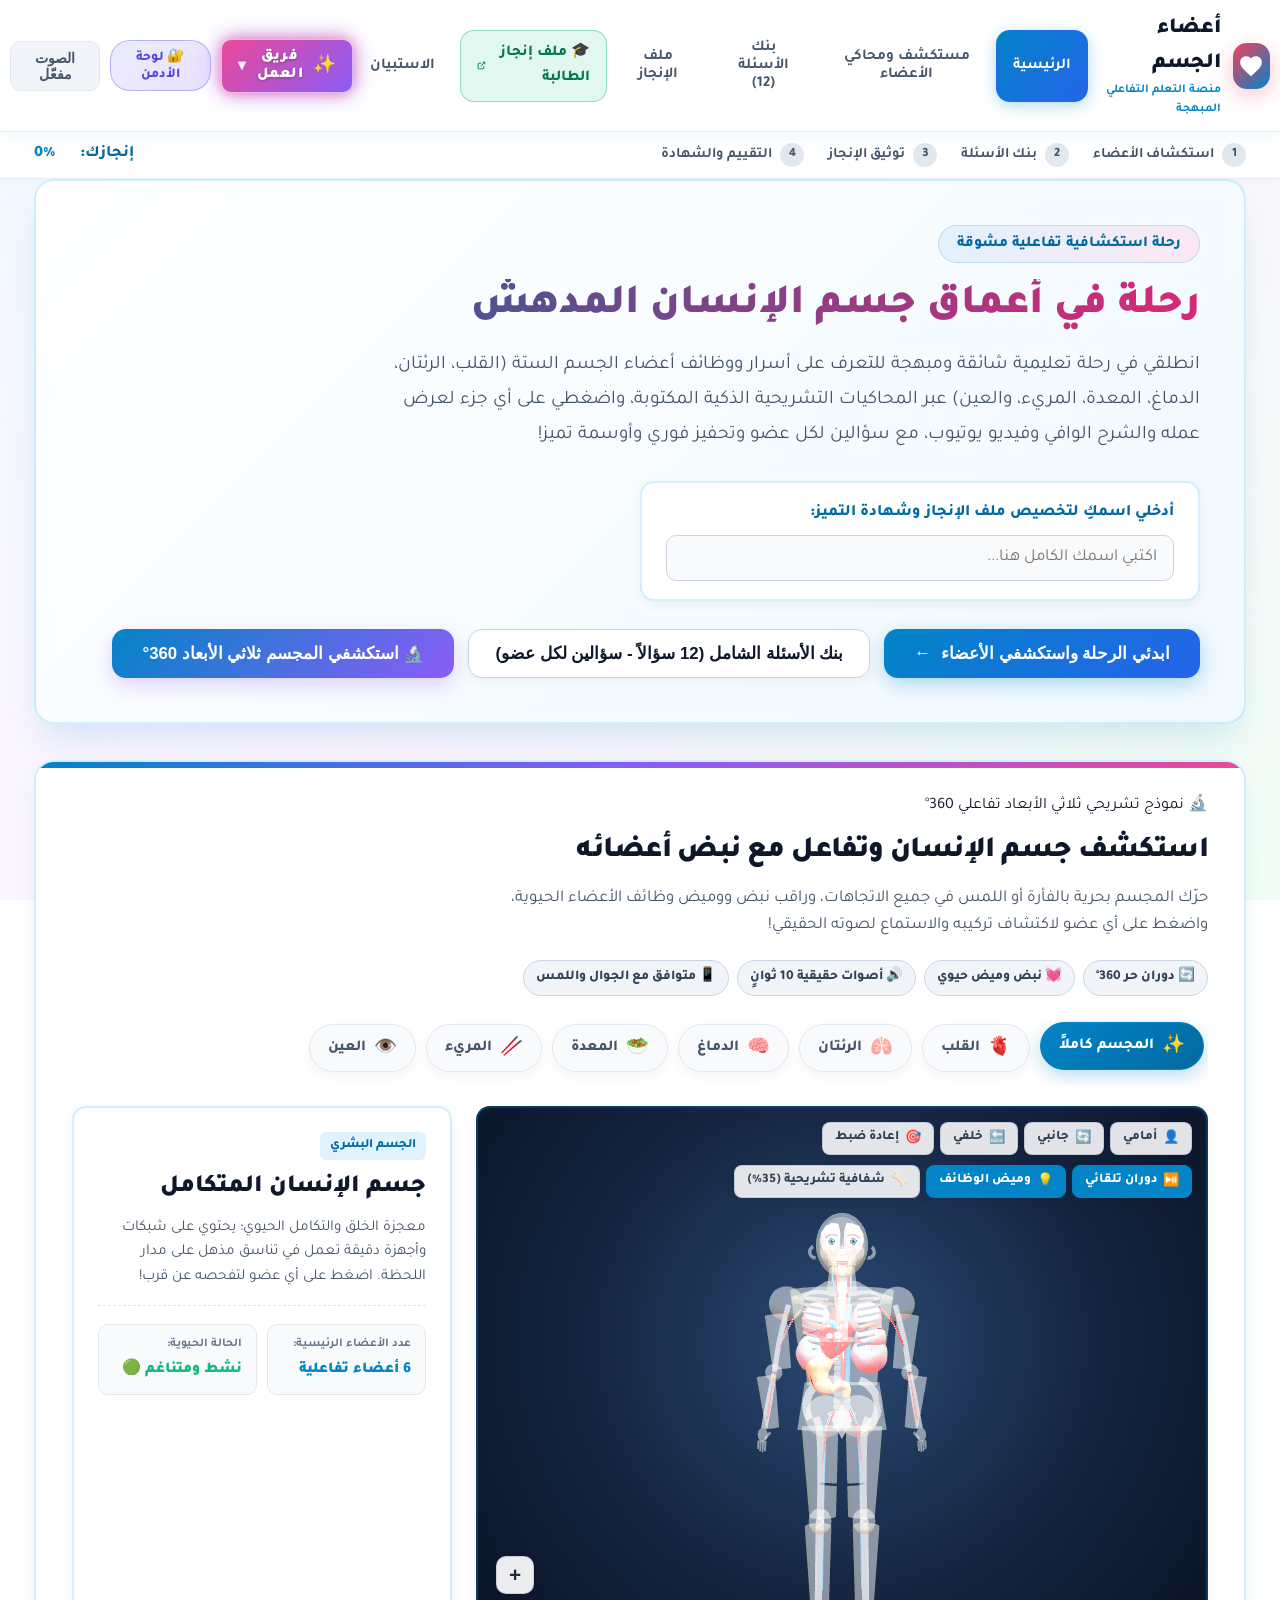
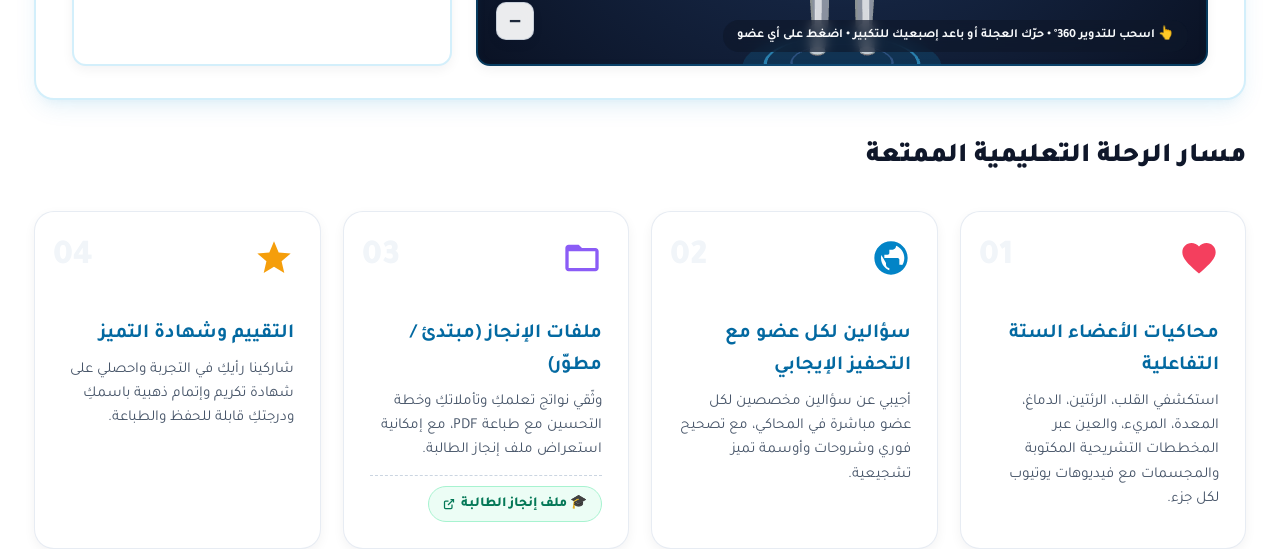
==== commit 163676ed: "Diversify correct answers evenly across all choices (أ، ب، ج، د) for all 40 level questions and orga" ====
--- a/index.html
+++ b/index.html
@@ -17,7 +17,7 @@
     <meta http-equiv="Cache-Control" content="no-cache, no-store, must-revalidate">
   <meta http-equiv="Pragma" content="no-cache">
   <meta http-equiv="Expires" content="0">
-  <link rel="stylesheet" href="style.css?v=20261106_v18">
+  <link rel="stylesheet" href="style.css?v=20261106_v19">
 </head>
 <body dir="rtl">
 
@@ -1431,9 +1431,9 @@
   <!-- Three.js 3D Engine & Orbit Controls -->
   <script src="assets/three.min.js"></script>
   <script src="assets/OrbitControls.js"></script>
-  <script src="body3d.js?v=20261106_v18"></script>
-  <script src="content.js?v=20261106_v18"></script>
-  <script src="levels_quiz_data.js?v=20261106_v18"></script>
-  <script src="app.js?v=20261106_v18"></script>
+  <script src="body3d.js?v=20261106_v19"></script>
+  <script src="content.js?v=20261106_v19"></script>
+  <script src="levels_quiz_data.js?v=20261106_v19"></script>
+  <script src="app.js?v=20261106_v19"></script>
 </body>
 </html>
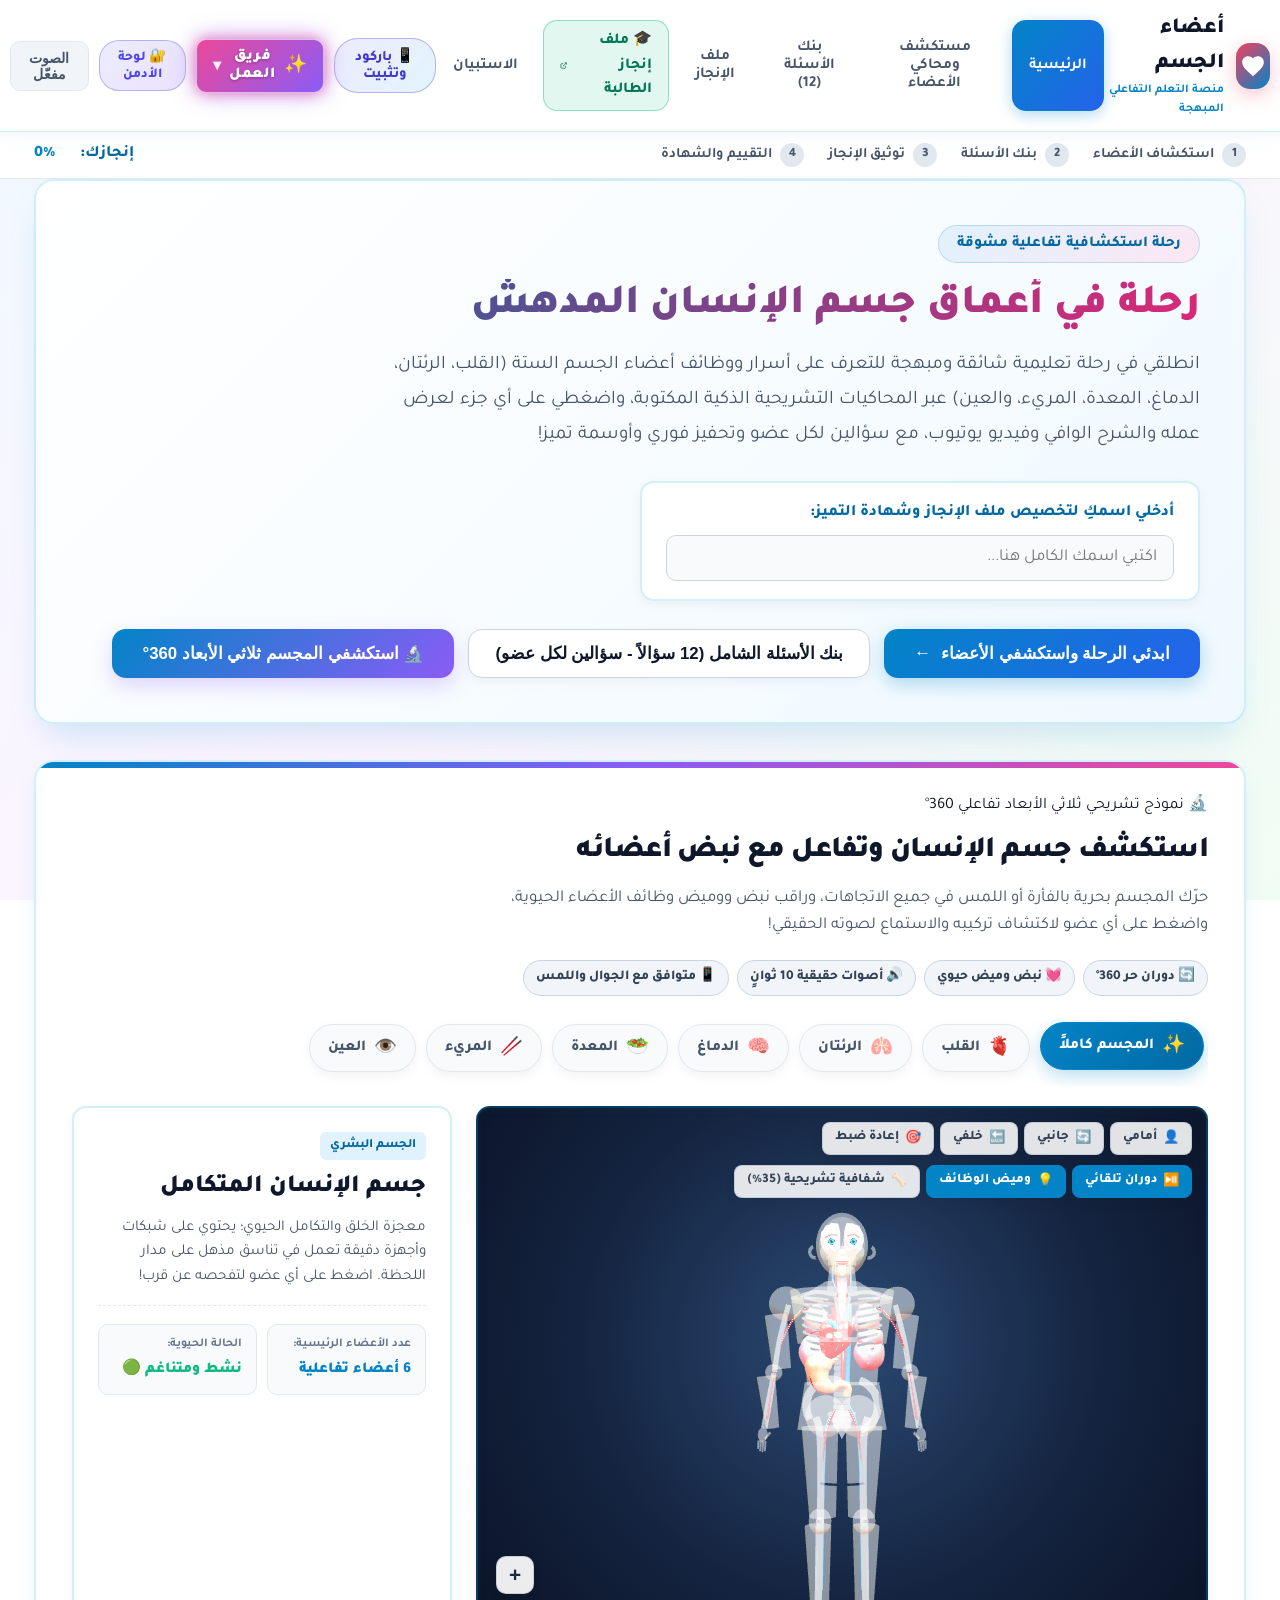
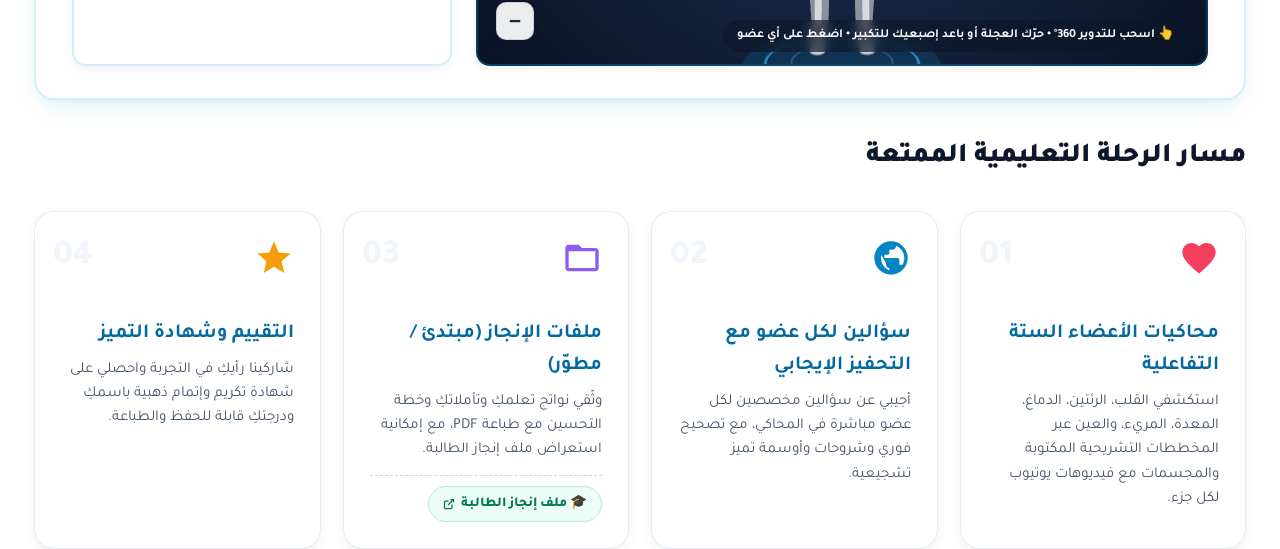
==== commit a7f4e58b: "feat: add website QR code, printable card, PWA mobile install prompt, and comprehensive guide update" ====
--- a/index.html
+++ b/index.html
@@ -8,6 +8,11 @@
   <meta name="mobile-web-app-capable" content="yes">
   <meta name="apple-mobile-web-app-capable" content="yes">
   <meta name="apple-mobile-web-app-status-bar-style" content="default">
+  <meta name="apple-mobile-web-app-title" content="أعضاء الجسم 3D">
+  <link rel="manifest" href="manifest.json">
+  <link rel="apple-touch-icon" href="assets/icon-192.png">
+  <link rel="icon" type="image/png" sizes="192x192" href="assets/icon-192.png">
+
   <meta name="description" content="أعضاء الجسم - منصة تعليمية تفاعلية مبهجة للجوال والكمبيوتر">
   <title>أعضاء الجسم | منصة تعليمية تفاعلية</title>
   <!-- Google Fonts: Tajawal & Cairo -->
@@ -17,7 +22,7 @@
     <meta http-equiv="Cache-Control" content="no-cache, no-store, must-revalidate">
   <meta http-equiv="Pragma" content="no-cache">
   <meta http-equiv="Expires" content="0">
-  <link rel="stylesheet" href="style.css?v=20261106_v19">
+  <link rel="stylesheet" href="style.css?v=20261106_v20">
 </head>
 <body dir="rtl">
 
@@ -47,6 +52,10 @@
       </nav>
 
       <div class="header-controls">
+        <button id="qr-modal-btn" class="nav-btn qr-nav-btn" onclick="openQrModal()" title="باركود الموقع وتثبيت الجوال">
+          <span>📱 باركود وتثبيت</span>
+        </button>
+
         <!-- 🌟 Flashy Participants Dropdown Menu (قائمة المشاركات) -->
         <div class="participants-dropdown-wrap" id="participants-dropdown-wrap">
           <button class="participants-trigger-btn" type="button" aria-haspopup="true" aria-expanded="false" title="فريق العمل">
@@ -1401,6 +1410,156 @@
         </div>
 
       </div>
+    </div>
+  </div>
+
+  
+  <!-- 📱 Smart Mobile App Install Banner (رسالة تثبيت التطبيق للجوالات) -->
+  <div id="mobile-install-banner" class="mobile-install-banner" style="display:none;" dir="rtl">
+    <div class="m-banner-content">
+      <div class="m-banner-icon-wrap">
+        <img src="assets/icon-192.png" alt="أيقونة المنصة" class="m-banner-app-icon">
+      </div>
+      <div class="m-banner-text">
+        <div class="m-banner-title">
+          <span class="m-badge-pulse">✨ تثبيت فوري</span>
+          <strong>تثبيت منصة أعضاء الجسم 3D</strong>
+        </div>
+        <p class="m-banner-desc" id="m-banner-desc-text">
+          ثبّتي المنصة كتطبيق على جوالك للوصول السريع وتجربة ملء الشاشة بدون متصفح!
+        </p>
+      </div>
+    </div>
+    <div class="m-banner-actions">
+      <button id="m-banner-install-btn" class="btn-m-install" onclick="handleMobileInstallClick()">
+        <span id="m-banner-install-txt">📲 تثبيت التطبيق الآن</span>
+      </button>
+      <button class="btn-m-later" onclick="dismissMobileBanner(true)">
+        <span>لاحقاً</span>
+      </button>
+      <button class="btn-m-close" onclick="dismissMobileBanner(true)" aria-label="إغلاق">✕</button>
+    </div>
+  </div>
+
+  <!-- 📱 QR Code & Mobile App Installation Modal -->
+  <div id="qr-install-modal" class="modal-overlay" style="display:none;" onclick="if(event.target===this) closeQrModal();">
+    <div class="modal-card qr-modal-card" dir="rtl">
+      <div class="modal-header">
+        <div style="display:flex;align-items:center;gap:10px;">
+          <span style="font-size:1.6rem;">📱</span>
+          <div>
+            <h3 style="margin:0;font-size:1.25rem;font-weight:900;color:#0f172a;">باركود المنصة وتثبيت التطبيق على الجوال</h3>
+            <span style="font-size:0.82rem;color:#64748b;">امسحي الباركود أو ثبّتي المنصة كتطبيق مباشر (PWA)</span>
+          </div>
+        </div>
+        <button class="modal-close-btn" onclick="closeQrModal()">✕</button>
+      </div>
+
+      <!-- Modal Tab Navigation -->
+      <div class="qr-modal-tabs">
+        <button class="qr-tab-btn active" id="qr-tab-btn-qr" onclick="switchQrModalTab('qr')">
+          <span>📷 باركود الموقع</span>
+        </button>
+        <button class="qr-tab-btn" id="qr-tab-btn-ios" onclick="switchQrModalTab('ios')">
+          <span>🍏 خطوات الآيفون (iOS)</span>
+        </button>
+        <button class="qr-tab-btn" id="qr-tab-btn-android" onclick="switchQrModalTab('android')">
+          <span>🤖 خطوات الأندرويد (Android)</span>
+        </button>
+      </div>
+
+      <!-- Tab 1: QR Code -->
+      <div id="qr-tab-pane-qr" class="qr-tab-pane active">
+        <div class="qr-display-wrap">
+          <div class="qr-img-frame">
+            <img src="assets/website_qr.png" alt="باركود منصة أعضاء الجسم 3D" class="qr-img" id="modal-qr-img">
+          </div>
+          <p class="qr-scan-hint">
+            📷 وجّهي كاميرا الجوال نحو الباركود لفتح المنصة مباشرة وتجربتها!
+          </p>
+          <div class="qr-url-box">
+            <input type="text" readonly value="https://mathofmemo1234-debug.github.io/body-organs-journey/" id="qr-url-input" class="qr-url-input">
+            <button class="btn-copy-url" onclick="copyQrSiteUrl()">
+              <span id="qr-copy-btn-txt">📋 نسخ الرابط</span>
+            </button>
+          </div>
+          <div class="qr-download-actions">
+            <a href="assets/website_qr.png" download="باركود_منصة_أعضاء_الجسم_3D.png" class="btn-qr-action btn-qr-download">
+              <span>📥 تحميل الباركود (PNG)</span>
+            </a>
+            <a href="assets/website_qr_card.png" download="بطاقة_باركود_أعضاء_الجسم_للطباعة.png" class="btn-qr-action btn-qr-card">
+              <span>🖨️ تحميل بطاقة الطباعة (A4)</span>
+            </a>
+            <a href="guide.html" class="btn-qr-action btn-qr-guide">
+              <span>📖 دليل الاستخدام والمصفوفة</span>
+            </a>
+          </div>
+        </div>
+      </div>
+
+      <!-- Tab 2: iOS Instructions -->
+      <div id="qr-tab-pane-ios" class="qr-tab-pane">
+        <div class="pwa-steps-list">
+          <div class="pwa-step-item">
+            <div class="pwa-step-badge">1</div>
+            <div class="pwa-step-info">
+              <strong>افتحي الرابط في متصفح Safari</strong>
+              <p>تأكدي من فتح الموقع عبر متصفح Safari الرسمي على جهاز الآيفون أو الآيباد.</p>
+            </div>
+          </div>
+          <div class="pwa-step-item">
+            <div class="pwa-step-badge">2</div>
+            <div class="pwa-step-info">
+              <strong>اضغطي على زر المشاركة (Share)</strong>
+              <p>في أسفل الشاشة، انقري على أيقونة المربع بسهم للأعلى <span style="font-size:1.05rem;background:#e2e8f0;padding:2px 8px;border-radius:6px;color:#1e293b;font-weight:bold;">⎋</span>.</p>
+            </div>
+          </div>
+          <div class="pwa-step-item">
+            <div class="pwa-step-badge">3</div>
+            <div class="pwa-step-info">
+              <strong>اختاري «إضافة إلى الشاشة الرئيسية»</strong>
+              <p>مرري للأسفل واختاري <span style="color:#0284c7;font-weight:700;">«إضافة إلى الشاشة الرئيسية» (Add to Home Screen ➕)</span> ثم اضغطي «إضافة» (Add).</p>
+            </div>
+          </div>
+        </div>
+        <div class="pwa-success-tip">
+          🎉 <strong>مبروك!</strong> ستظهر أيقونة المنصة الآن على شاشة هاتفك مثل أي تطبيق مثبت، وتعمل بملء الشاشة فوراً دون شريط متصفح!
+        </div>
+      </div>
+
+      <!-- Tab 3: Android Instructions -->
+      <div id="qr-tab-pane-android" class="qr-tab-pane">
+        <div style="text-align:center;margin-bottom:16px;" id="android-native-install-wrap">
+          <button id="android-direct-install-btn" class="btn-primary" style="padding:12px 28px;font-size:1.02rem;font-weight:800;border-radius:30px;background:linear-gradient(135deg, #10b981, #059669);border-color:#059669;box-shadow:0 4px 14px rgba(16, 185, 129, 0.35);" onclick="triggerNativeInstallPrompt()">
+            <span>📲 اضغطي هنا لتثبيت التطبيق الآن بنقرة واحدة</span>
+          </button>
+          <p style="font-size:0.85rem;color:#64748b;margin-top:8px;">(متوافق مع Google Chrome و Samsung Internet و Edge)</p>
+        </div>
+        <div class="pwa-steps-list">
+          <div class="pwa-step-item">
+            <div class="pwa-step-badge">1</div>
+            <div class="pwa-step-info">
+              <strong>انقري على قائمة المتصفح (⋮)</strong>
+              <p>اضغطي على النقاط الثلاث في أعلى يسار متصفح Chrome أو أسفل متصفح سامسونج.</p>
+            </div>
+          </div>
+          <div class="pwa-step-item">
+            <div class="pwa-step-badge">2</div>
+            <div class="pwa-step-info">
+              <strong>اختاري «تثبيت التطبيق» أو «الإضافة للشاشة الرئيسية»</strong>
+              <p>انقري على <span style="color:#10b981;font-weight:700;">«تثبيت التطبيق» (Install app)</span> أو «Add to Home screen».</p>
+            </div>
+          </div>
+          <div class="pwa-step-item">
+            <div class="pwa-step-badge">3</div>
+            <div class="pwa-step-info">
+              <strong>تأكيد التثبيت</strong>
+              <p>اضغطي «تثبيت»، وسيتم تنزيل أيقونة المنصة فوراً على شاشة هاتفك الرئيسية كأي تطبيق رسمي.</p>
+            </div>
+          </div>
+        </div>
+      </div>
+
     </div>
   </div>
 
@@ -1431,9 +1590,9 @@
   <!-- Three.js 3D Engine & Orbit Controls -->
   <script src="assets/three.min.js"></script>
   <script src="assets/OrbitControls.js"></script>
-  <script src="body3d.js?v=20261106_v19"></script>
-  <script src="content.js?v=20261106_v19"></script>
-  <script src="levels_quiz_data.js?v=20261106_v19"></script>
-  <script src="app.js?v=20261106_v19"></script>
+  <script src="body3d.js?v=20261106_v20"></script>
+  <script src="content.js?v=20261106_v20"></script>
+  <script src="levels_quiz_data.js?v=20261106_v20"></script>
+  <script src="app.js?v=20261106_v20"></script>
 </body>
 </html>
--- a/style.css
+++ b/style.css
@@ -4525,3 +4525,447 @@
     border-bottom: none !important;
   }
 }
+
+
+/* ========================================================
+   📱 PWA MOBILE INSTALL BANNER & QR CODE MODAL STYLES
+   ======================================================== */
+
+.qr-nav-btn {
+  background: linear-gradient(135deg, rgba(79, 70, 229, 0.1), rgba(14, 165, 233, 0.12));
+  border: 1.5px solid rgba(79, 70, 229, 0.35);
+  color: #4338ca;
+  font-weight: 800;
+  padding: 8px 16px;
+  border-radius: 24px;
+  cursor: pointer;
+  display: inline-flex;
+  align-items: center;
+  gap: 6px;
+  font-size: 0.9rem;
+  transition: all 0.25s ease;
+  font-family: inherit;
+}
+
+.qr-nav-btn:hover {
+  background: linear-gradient(135deg, #4f46e5, #0ea5e9);
+  color: #ffffff;
+  border-color: #4f46e5;
+  box-shadow: 0 4px 14px rgba(79, 70, 229, 0.3);
+  transform: translateY(-1px);
+}
+
+/* Floating Mobile Installation Banner */
+.mobile-install-banner {
+  position: fixed;
+  bottom: 24px;
+  left: 20px;
+  right: 20px;
+  max-width: 520px;
+  margin: 0 auto;
+  background: rgba(255, 255, 255, 0.97);
+  backdrop-filter: blur(16px);
+  -webkit-backdrop-filter: blur(16px);
+  border: 1.5px solid rgba(79, 70, 229, 0.25);
+  border-radius: 20px;
+  box-shadow: 0 16px 40px rgba(15, 23, 42, 0.18), 0 4px 12px rgba(79, 70, 229, 0.12);
+  padding: 16px 20px;
+  z-index: 99997;
+  display: flex;
+  flex-direction: column;
+  gap: 12px;
+  animation: slideUpBanner 0.4s cubic-bezier(0.16, 1, 0.3, 1) forwards;
+  direction: rtl;
+  text-align: right;
+}
+
+@keyframes slideUpBanner {
+  from {
+    opacity: 0;
+    transform: translateY(40px) scale(0.96);
+  }
+  to {
+    opacity: 1;
+    transform: translateY(0) scale(1);
+  }
+}
+
+.m-banner-content {
+  display: flex;
+  align-items: center;
+  gap: 14px;
+}
+
+.m-banner-icon-wrap {
+  width: 52px;
+  height: 52px;
+  border-radius: 14px;
+  background: linear-gradient(135deg, #4f46e5, #0ea5e9);
+  display: flex;
+  align-items: center;
+  justify-content: center;
+  box-shadow: 0 6px 16px rgba(79, 70, 229, 0.3);
+  flex-shrink: 0;
+  overflow: hidden;
+}
+
+.m-banner-app-icon {
+  width: 100%;
+  height: 100%;
+  object-fit: cover;
+}
+
+.m-banner-text {
+  flex: 1;
+}
+
+.m-banner-title {
+  display: flex;
+  align-items: center;
+  gap: 8px;
+  font-size: 1rem;
+  font-weight: 800;
+  color: #0f172a;
+}
+
+.m-badge-pulse {
+  background: #10b981;
+  color: #ffffff;
+  font-size: 0.72rem;
+  font-weight: 800;
+  padding: 2px 8px;
+  border-radius: 12px;
+  display: inline-block;
+  animation: badgePulse 2s infinite ease-in-out;
+}
+
+@keyframes badgePulse {
+  0%, 100% { transform: scale(1); opacity: 1; }
+  50% { transform: scale(1.08); opacity: 0.85; }
+}
+
+.m-banner-desc {
+  font-size: 0.85rem;
+  color: #475569;
+  margin: 2px 0 0;
+  line-height: 1.45;
+}
+
+.m-banner-actions {
+  display: flex;
+  align-items: center;
+  gap: 10px;
+  padding-top: 4px;
+}
+
+.btn-m-install {
+  flex: 1;
+  background: linear-gradient(135deg, #4f46e5, #0284c7);
+  color: #ffffff;
+  border: none;
+  padding: 10px 18px;
+  border-radius: 12px;
+  font-weight: 800;
+  font-size: 0.95rem;
+  cursor: pointer;
+  display: flex;
+  align-items: center;
+  justify-content: center;
+  gap: 6px;
+  transition: all 0.2s ease;
+  box-shadow: 0 4px 14px rgba(79, 70, 229, 0.35);
+  font-family: inherit;
+}
+
+.btn-m-install:hover {
+  background: linear-gradient(135deg, #4338ca, #0369a1);
+  transform: translateY(-1px);
+  box-shadow: 0 6px 18px rgba(79, 70, 229, 0.45);
+}
+
+.btn-m-later {
+  background: #f1f5f9;
+  color: #64748b;
+  border: 1px solid #cbd5e1;
+  padding: 10px 16px;
+  border-radius: 12px;
+  font-weight: 700;
+  font-size: 0.88rem;
+  cursor: pointer;
+  transition: all 0.2s;
+  font-family: inherit;
+}
+
+.btn-m-later:hover {
+  background: #e2e8f0;
+  color: #334155;
+}
+
+.btn-m-close {
+  background: transparent;
+  border: none;
+  color: #94a3b8;
+  width: 32px;
+  height: 32px;
+  border-radius: 50%;
+  cursor: pointer;
+  font-size: 1.1rem;
+  display: flex;
+  align-items: center;
+  justify-content: center;
+  transition: all 0.2s;
+}
+
+.btn-m-close:hover {
+  background: #f1f5f9;
+  color: #ef4444;
+}
+
+/* Adjust banner position when mobile bottom navigation bar is visible */
+@media (max-width: 768px) {
+  .mobile-install-banner {
+    bottom: 84px; /* clears the 70px bottom nav */
+    left: 12px;
+    right: 12px;
+    padding: 14px 16px;
+  }
+}
+
+/* QR Code & Installation Modal Styles */
+.qr-modal-card {
+  max-width: 620px;
+  width: 95%;
+  border-radius: 24px;
+  padding: 24px;
+  background: #ffffff;
+  box-shadow: 0 25px 60px -15px rgba(15, 23, 42, 0.25);
+  animation: zoomInModal 0.3s cubic-bezier(0.16, 1, 0.3, 1);
+}
+
+@keyframes zoomInModal {
+  from { opacity: 0; transform: scale(0.92); }
+  to { opacity: 1; transform: scale(1); }
+}
+
+.qr-modal-tabs {
+  display: flex;
+  gap: 8px;
+  background: #f1f5f9;
+  padding: 5px;
+  border-radius: 14px;
+  margin: 18px 0;
+}
+
+.qr-tab-btn {
+  flex: 1;
+  background: transparent;
+  border: none;
+  padding: 10px 12px;
+  border-radius: 10px;
+  font-weight: 700;
+  font-size: 0.9rem;
+  color: #64748b;
+  cursor: pointer;
+  transition: all 0.2s;
+  font-family: inherit;
+  display: flex;
+  align-items: center;
+  justify-content: center;
+  gap: 6px;
+}
+
+.qr-tab-btn.active {
+  background: #ffffff;
+  color: #4f46e5;
+  box-shadow: 0 3px 10px rgba(0, 0, 0, 0.08);
+}
+
+.qr-tab-pane {
+  display: none;
+  animation: fadeInTab 0.3s ease;
+}
+
+.qr-tab-pane.active {
+  display: block;
+}
+
+@keyframes fadeInTab {
+  from { opacity: 0; transform: translateY(6px); }
+  to { opacity: 1; transform: translateY(0); }
+}
+
+.qr-display-wrap {
+  text-align: center;
+  padding: 10px 0;
+}
+
+.qr-img-frame {
+  display: inline-block;
+  padding: 14px;
+  background: #ffffff;
+  border: 3px solid #e0e7ff;
+  border-radius: 20px;
+  box-shadow: 0 10px 30px rgba(79, 70, 229, 0.12);
+  margin-bottom: 14px;
+  position: relative;
+}
+
+.qr-img {
+  width: 220px;
+  height: 220px;
+  display: block;
+  border-radius: 8px;
+}
+
+.qr-scan-hint {
+  font-size: 0.98rem;
+  font-weight: 700;
+  color: #334155;
+  margin-bottom: 14px;
+}
+
+.qr-url-box {
+  display: flex;
+  gap: 8px;
+  max-width: 480px;
+  margin: 0 auto 18px;
+}
+
+.qr-url-input {
+  flex: 1;
+  background: #f8fafc;
+  border: 1.5px solid #cbd5e1;
+  padding: 10px 14px;
+  border-radius: 10px;
+  font-size: 0.85rem;
+  color: #1e293b;
+  direction: ltr;
+  text-align: left;
+  font-family: monospace;
+}
+
+.btn-copy-url {
+  background: #0284c7;
+  color: white;
+  border: none;
+  padding: 10px 16px;
+  border-radius: 10px;
+  font-weight: 700;
+  cursor: pointer;
+  transition: all 0.2s;
+  white-space: nowrap;
+  font-family: inherit;
+}
+
+.btn-copy-url:hover {
+  background: #0369a1;
+}
+
+.qr-download-actions {
+  display: flex;
+  gap: 10px;
+  justify-content: center;
+  flex-wrap: wrap;
+  margin-top: 10px;
+}
+
+.btn-qr-action {
+  padding: 10px 16px;
+  border-radius: 12px;
+  font-size: 0.88rem;
+  font-weight: 800;
+  text-decoration: none;
+  display: inline-flex;
+  align-items: center;
+  gap: 6px;
+  transition: all 0.2s;
+}
+
+.btn-qr-download {
+  background: #4f46e5;
+  color: white;
+  box-shadow: 0 4px 12px rgba(79, 70, 229, 0.25);
+}
+
+.btn-qr-download:hover {
+  background: #4338ca;
+  color: white;
+}
+
+.btn-qr-card {
+  background: #10b981;
+  color: white;
+  box-shadow: 0 4px 12px rgba(16, 185, 129, 0.25);
+}
+
+.btn-qr-card:hover {
+  background: #059669;
+  color: white;
+}
+
+.btn-qr-guide {
+  background: #f1f5f9;
+  color: #334155;
+  border: 1.5px solid #cbd5e1;
+}
+
+.btn-qr-guide:hover {
+  background: #e2e8f0;
+  color: #0f172a;
+}
+
+/* PWA Step Items */
+.pwa-steps-list {
+  display: flex;
+  flex-direction: column;
+  gap: 12px;
+  margin: 12px 0 18px;
+}
+
+.pwa-step-item {
+  display: flex;
+  align-items: flex-start;
+  gap: 12px;
+  background: #f8fafc;
+  border: 1px solid #e2e8f0;
+  border-radius: 14px;
+  padding: 12px 16px;
+}
+
+.pwa-step-badge {
+  width: 32px;
+  height: 32px;
+  border-radius: 50%;
+  background: linear-gradient(135deg, #4f46e5, #0ea5e9);
+  color: white;
+  font-weight: 900;
+  display: flex;
+  align-items: center;
+  justify-content: center;
+  font-size: 0.95rem;
+  flex-shrink: 0;
+}
+
+.pwa-step-info strong {
+  display: block;
+  color: #0f172a;
+  font-size: 0.95rem;
+  margin-bottom: 2px;
+}
+
+.pwa-step-info p {
+  color: #64748b;
+  font-size: 0.85rem;
+  margin: 0;
+  line-height: 1.45;
+}
+
+.pwa-success-tip {
+  background: #ecfdf5;
+  border: 1.5px solid #a7f3d0;
+  color: #047857;
+  padding: 12px 16px;
+  border-radius: 12px;
+  font-size: 0.9rem;
+  text-align: center;
+}
